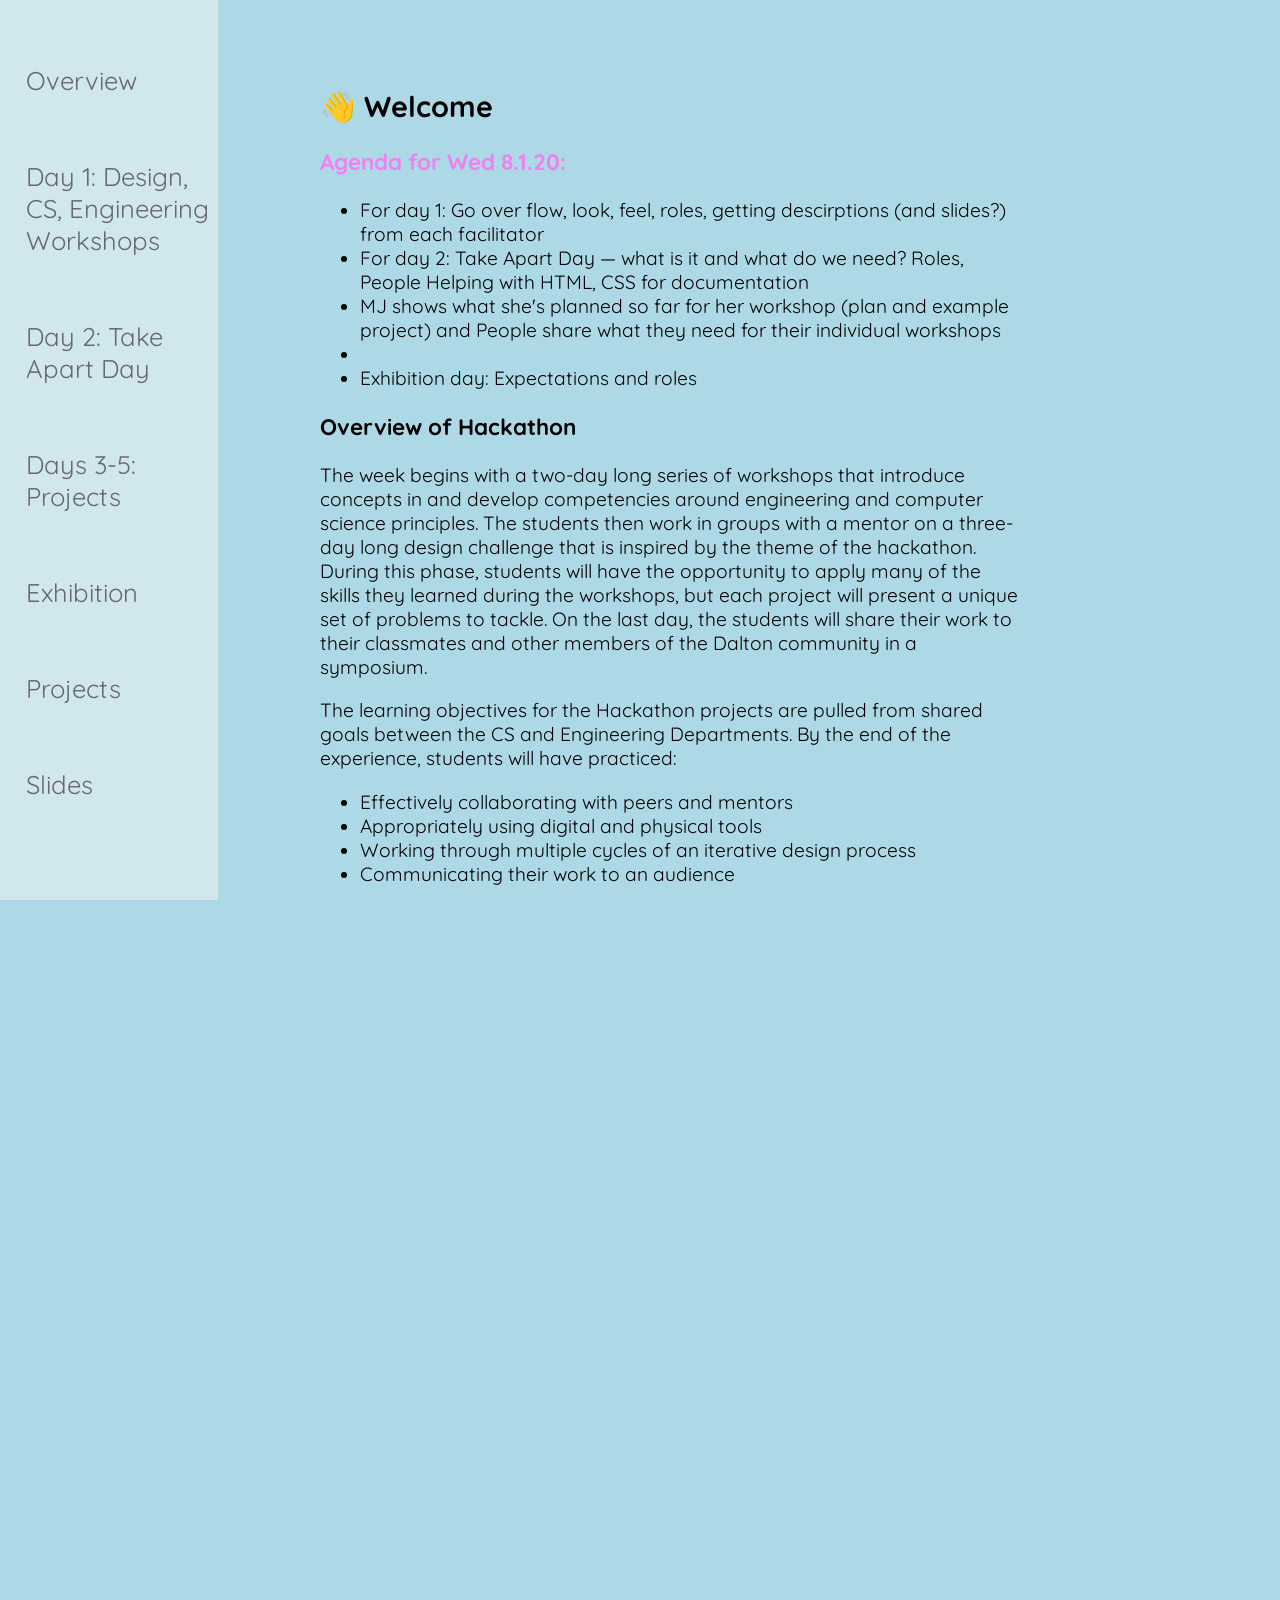
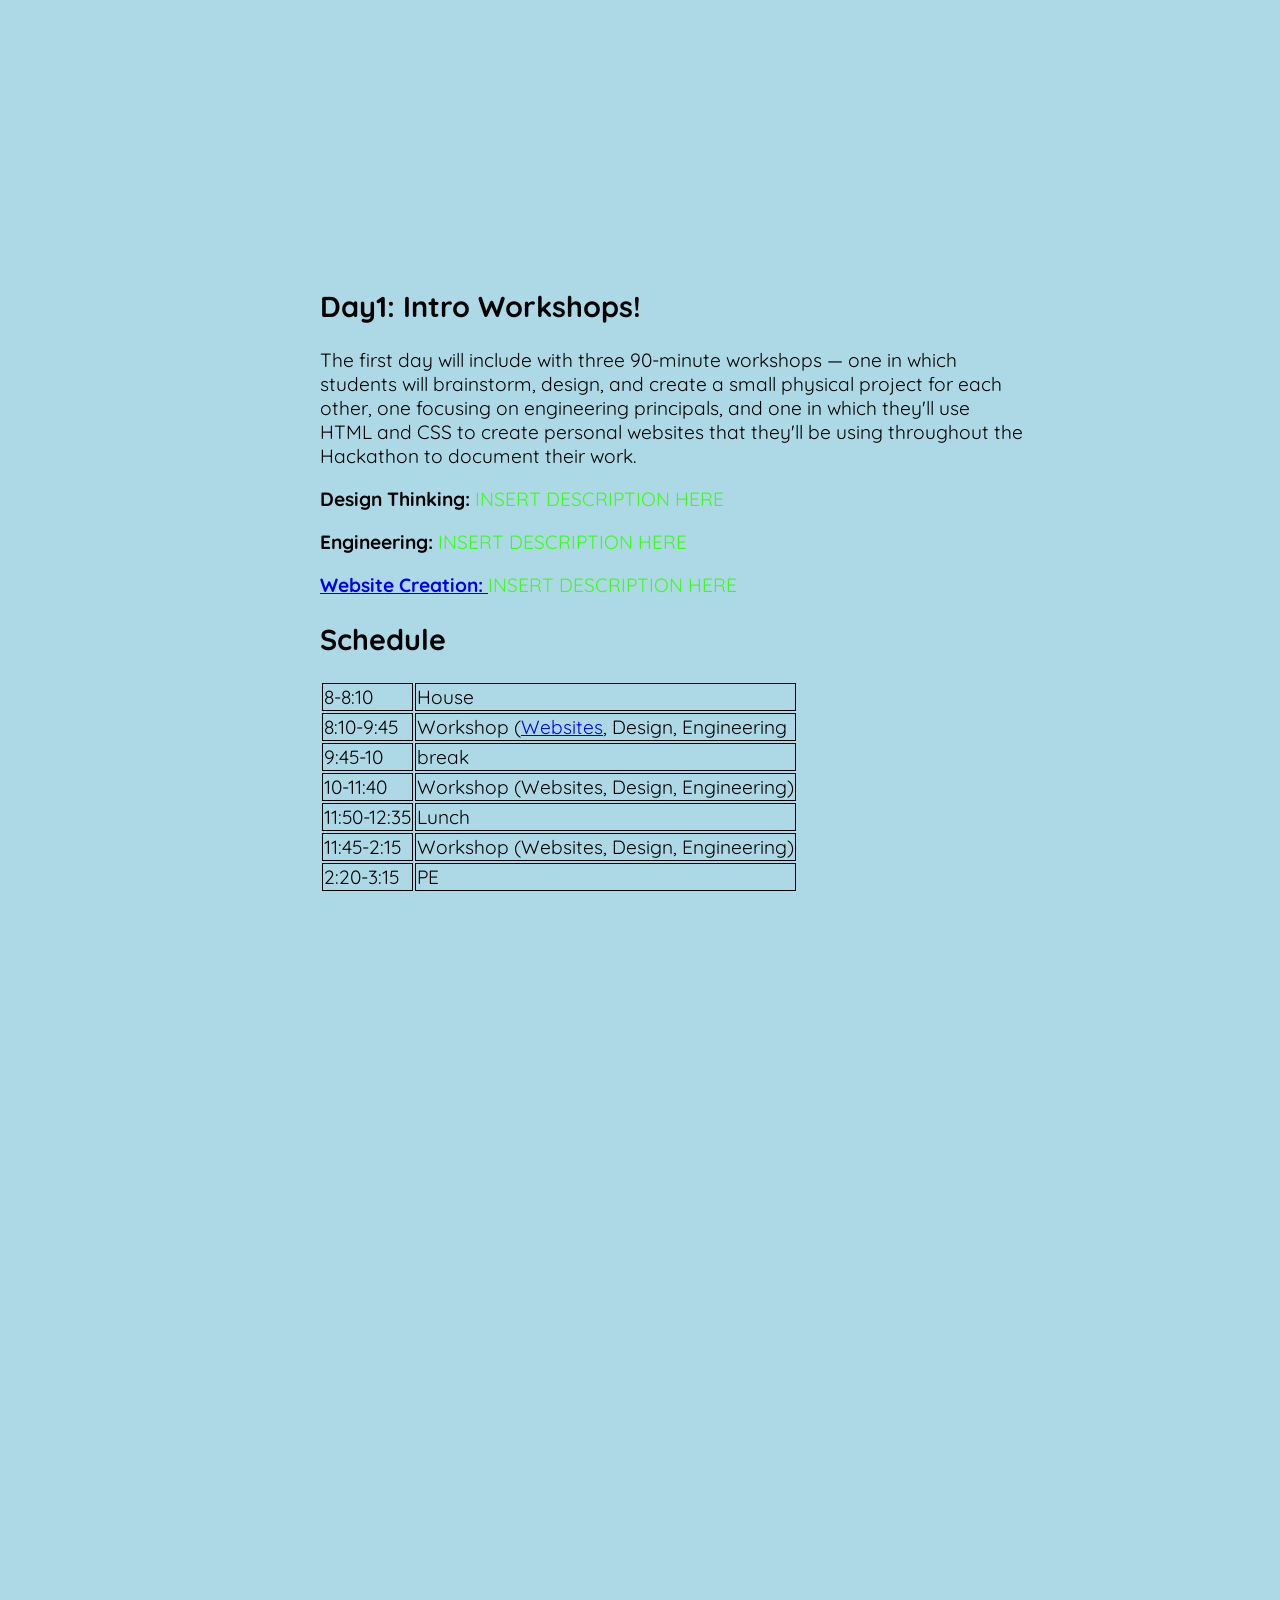
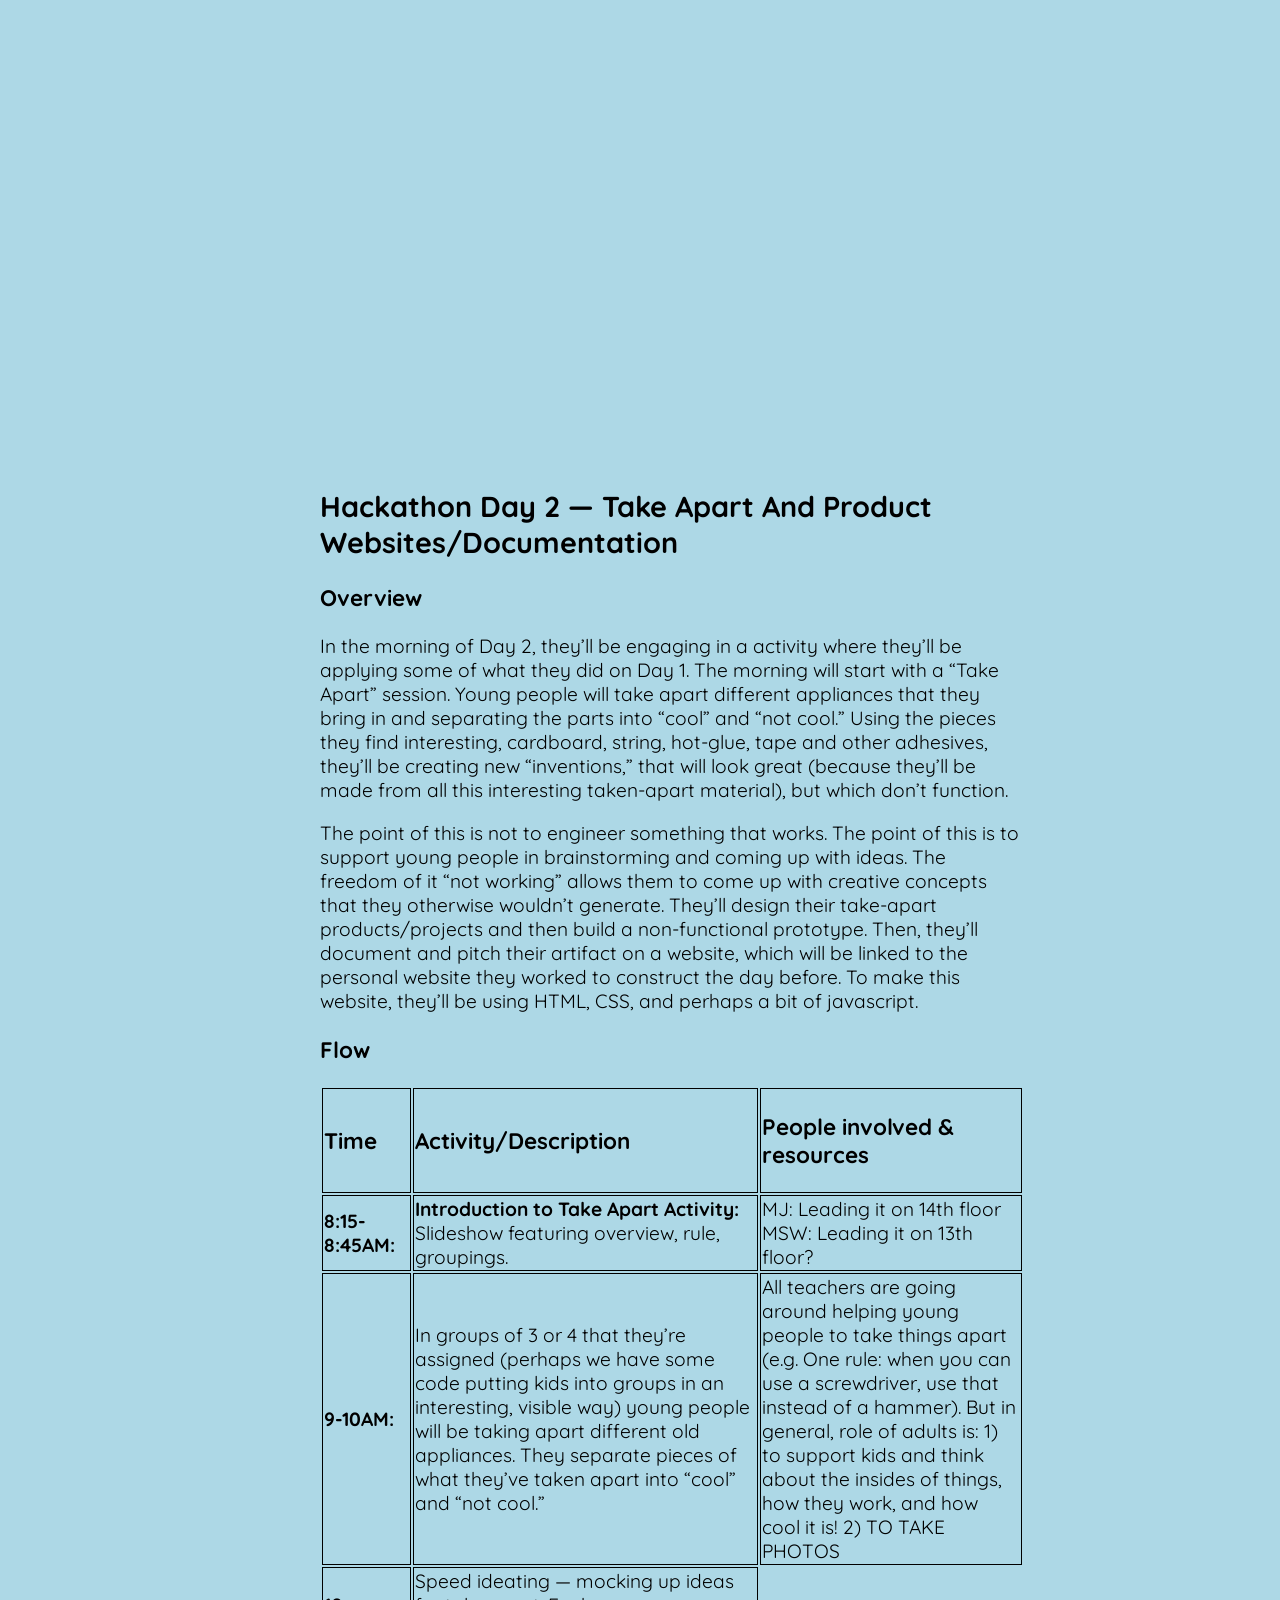
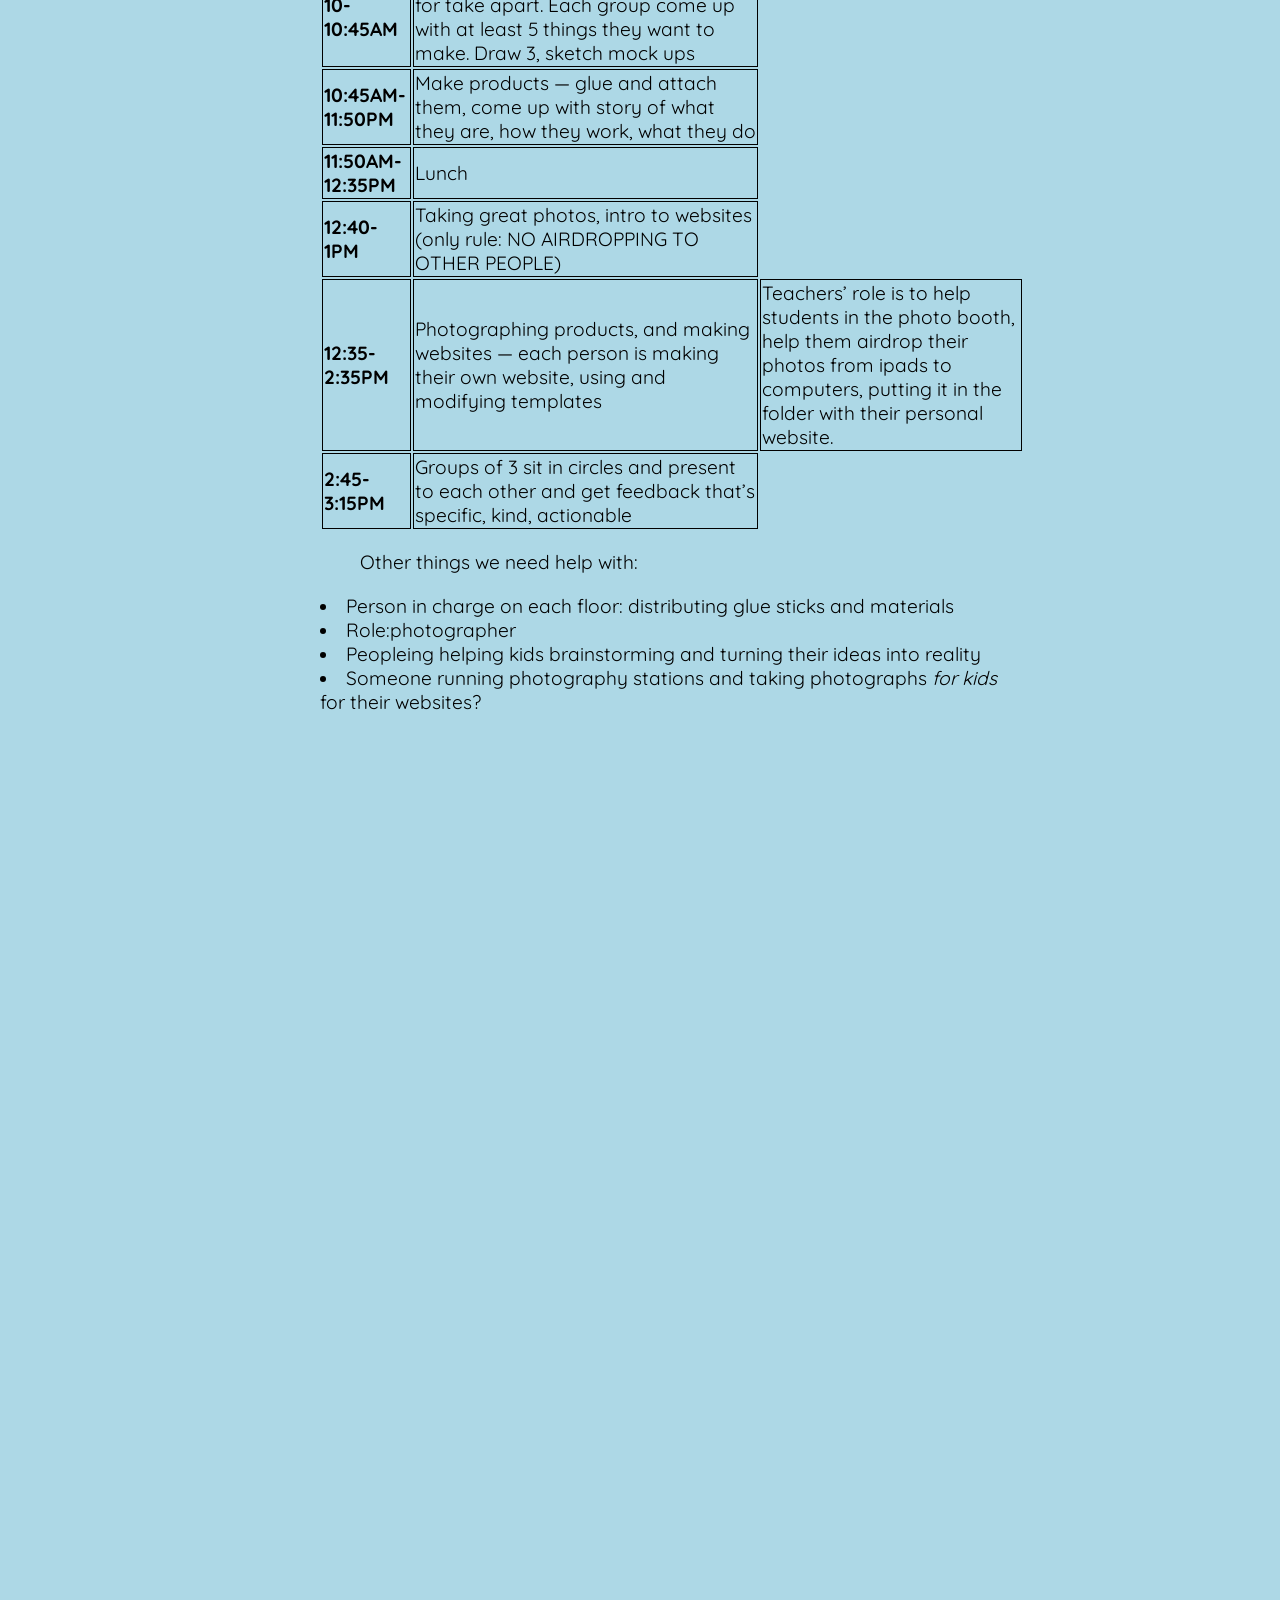
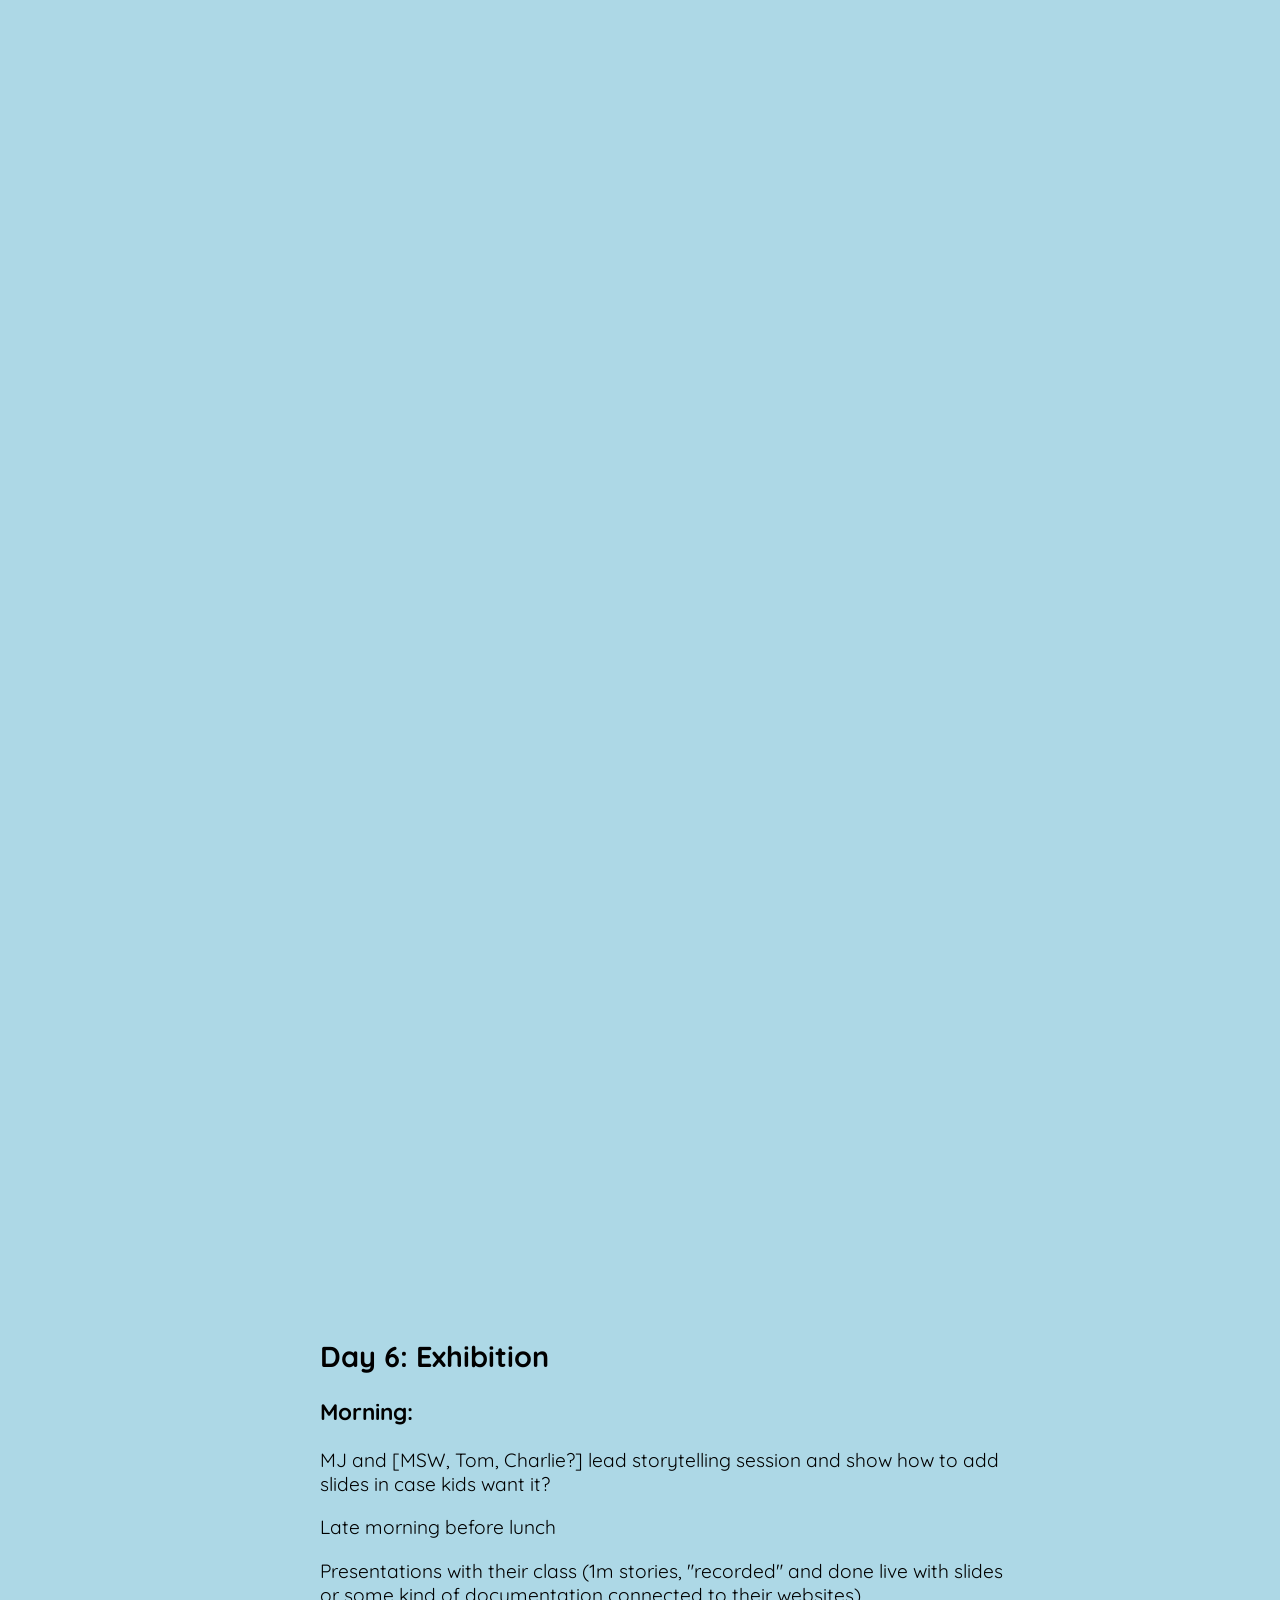
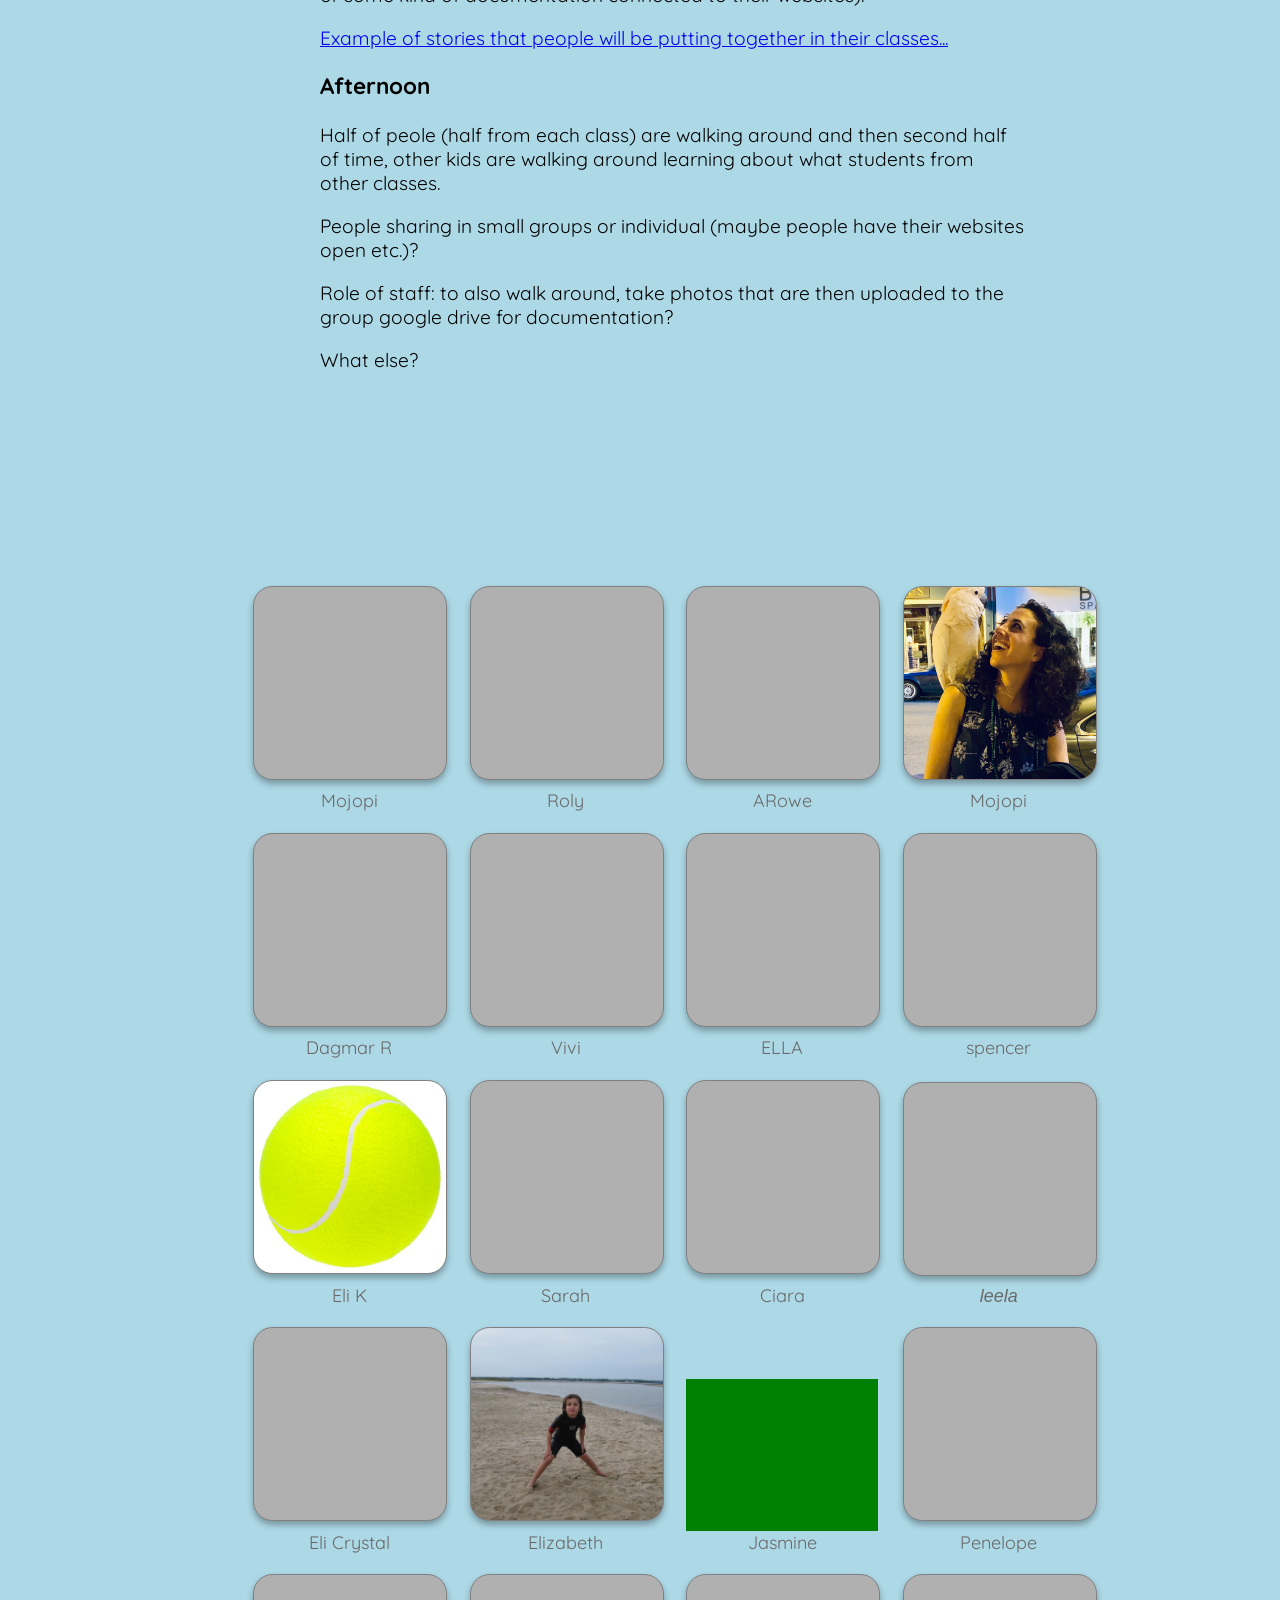
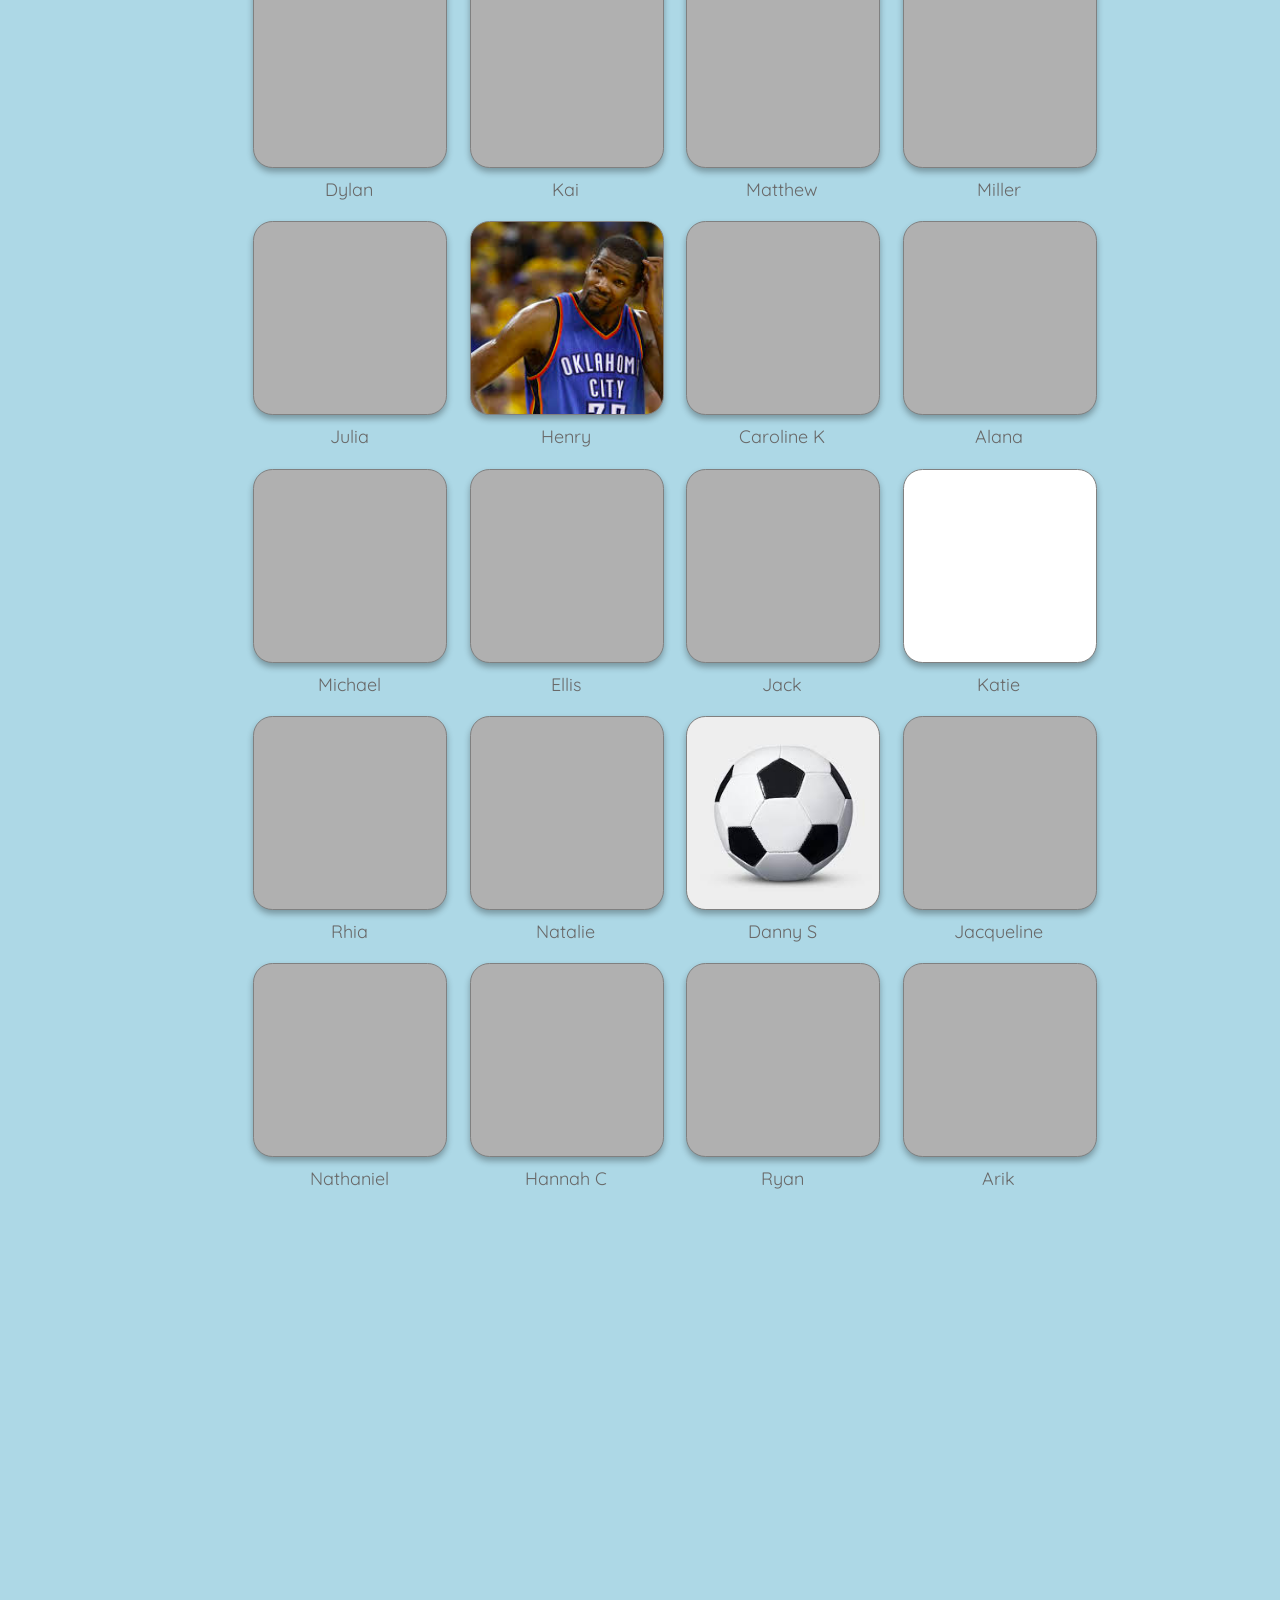
==== index.html @ e88ec342 "adding all files for website so far" ====
<!DOCTYPE html>
<html>

<head>
    <link href="https://fonts.googleapis.com/css?family=Quicksand&display=swap" rel="stylesheet">
    <link href="https://fonts.googleapis.com/css?family=Unlock" rel="stylesheet">
    <link href="https://fonts.googleapis.com/css?family=EB+Garamond|Unlock" rel="stylesheet">
    <link href="https://fonts.googleapis.com/css?family=Caveat|Permanent+Marker" rel="stylesheet">
    <link href="https://fonts.googleapis.com/css?family=Amatic+SC" rel="stylesheet">
    <link href="https://fonts.googleapis.com/css?family=Crimson+Text" rel="stylesheet">
    <link rel="stylesheet" type="text/css" href="style.css" />
    <link href="https://fonts.googleapis.com/css?family=Cabin+Sketch" rel="stylesheet">
    <link href="https://fonts.googleapis.com/css?family=Quicksand&display=swap" rel="stylesheet">
    <title>8th grade Hackathon</title>
</head>

<body>
    <div id="bar">
        <br><br>
        <a href="#overview">Overview</a>
        <br><br><br>
        <a href="#day1">Day 1: Design, CS, Engineering Workshops</a>
        <br><br><br>
        <a href="#day2">Day 2: Take Apart Day</a>
        <br><br><br>
        <a href="#day3-5">Days 3-5: Projects</a>
        <br><br><br>
        <a href="#exhibition">Exhibition</a>
        <br><br><br>
        <a href="#team">Projects</a>
        <br><br><br>
        <a href="sessions/index.html">Slides</a>
        <br><br><br>
    </div>
    <section id="overview">
        <div class="textbox">
            <p>
                <h1>👋 Welcome</h1>
                <h3 style="color:violet;">Agenda for Wed 8.1.20:</h3>
                <ul>
                    <li>For day 1: Go over flow, look, feel, roles, getting descirptions (and slides?) from each facilitator</li>
                    <li>For day 2: Take Apart Day — what is it and what do we need? Roles, People Helping with HTML, CSS for documentation</li>
                    <li>MJ shows what she's planned so far for her workshop (plan and example project) and People share what they need for their individual workshops<li>
                    <li>Exhibition day: Expectations and roles</li>
                </ul>
                <h3> Overview of Hackathon</h3>
                <p>The week begins with a two-day long series of workshops that introduce concepts in and develop competencies around engineering and computer science principles. The students then work in groups with a mentor on a three-day long design challenge that is inspired by the theme of the hackathon. During this phase, students will have the opportunity to apply many of the skills they learned during the workshops, but each project will present a unique set of problems to tackle. On the last day, the students will share their work to their classmates and other members of the Dalton community in a symposium.</p>
                <p>The learning objectives for the Hackathon projects are pulled from shared goals between the CS and Engineering Departments. By the end of the experience, students will have practiced:</p>
                <ul>
                    <li>Effectively collaborating with peers and mentors</li>
                    <li>Appropriately using digital and physical tools</li>
                    <li>Working through multiple cycles of an iterative design process</li>
                    <li>Communicating their work to an audience </li>
                </ul>
        </div>
    </section>
    <section id="day1">
        <div class="textbox">
            <h2>Day1: Intro Workshops!</h2>
            <p>The first day will include with three 90-minute workshops — one in which students will brainstorm, design, and create a small physical project for each other, one focusing on engineering principals, and one in which they'll use HTML and CSS to create personal websites that they'll be using throughout the Hackathon to document their work.<p>
                    <p><b>Design Thinking:</b> <span style="color:#39FF14;">INSERT DESCRIPTION HERE</span></p>
                    <p><b>Engineering:</b> <span style="color:#39FF14;">INSERT DESCRIPTION HERE</span></p>
                    <a href="websites.html">
                        <p><b>Website Creation:</b>
                    </a> <span style="color:#39FF14;">INSERT DESCRIPTION HERE</span></a>
                    <h2>Schedule</h2>
                    <table>
                        <tr>
                            <td>
                                8-8:10
                            </td>
                            <td>
                                House
                            </td>
                        </tr>
                        <tr>
                            <td>
                                8:10-9:45
                            </td>
                            <td>
                                Workshop (<a href="websites.html">Websites</a>, Design, Engineering
                            </td>
                        </tr>
                        <tr>
                            <td>
                                9:45-10
                            </td>
                            <td>
                                break
                            </td>
                        </tr>
                        <tr>
                            <td>
                                10-11:40
                            </td>
                            <td>
                                Workshop (Websites, Design, Engineering)
                            </td>
                        </tr>
                        <tr>
                            <td>
                                11:50-12:35
                            </td>
                            <td>
                                Lunch
                            </td>
                        </tr>
                        <tr>
                            <td>
                                11:45-2:15
                            </td>
                            <td>
                                Workshop (Websites, Design, Engineering)
                            </td>
                        </tr>
                        <tr>
                            <td>
                                2:20-3:15
                            </td>
                            <td>
                                PE
                            </td>
                        </tr>
                    </table>
        </div>
    </section>
    <section id="day2">
        <div class="textbox">
            <h2>Hackathon Day 2 — Take Apart And Product Websites/Documentation</h2>
            <h3>Overview</h3>
            <p>
                In the morning of Day 2, they’ll be engaging in a activity where they’ll be applying some of what they did on Day 1. The morning will start with a “Take Apart” session. Young people will take apart different appliances that they bring in and separating the parts into “cool” and “not cool.” Using the pieces they find interesting, cardboard, string, hot-glue, tape and other adhesives, they’ll be creating new “inventions,” that will look great (because they’ll be made from all this interesting taken-apart material), but which don’t function. </p>
            <p>The point of this is not to engineer something that works. The point of this is to support young people in brainstorming and coming up with ideas. The freedom of it “not working” allows them to come up with creative concepts that they otherwise wouldn’t generate. They’ll design their take-apart products/projects and then build a non-functional prototype. Then, they’ll document and pitch their artifact on a website, which will be linked to the personal website they worked to construct the day before. To make this website, they’ll be using HTML, CSS, and perhaps a bit of javascript.</p>
            <h3>Flow</h3>
            <table>
                <tr>
                    <td>
                        <h3>Time</h3>
                    </td>
                    <td>
                        <h3>Activity/Description</h3>
                    </td>
                    <td>
                        <h3>People involved & resources</h3>
                    </td>
                </tr>
                <tr>
                    <td><b>8:15-8:45AM:</b> </td>
                    <td><b>Introduction to Take Apart Activity:</b>
                        Slideshow featuring overview, rule, groupings.</td>
                    <td>MJ: Leading it on 14th floor<br>
                        MSW: Leading it on 13th floor?</td>
                </tr>
                <tr>
                    <td><b>9-10AM:</b></td>
                    <td>
                        In groups of 3 or 4 that they’re assigned (perhaps we have some code putting kids into groups in an interesting, visible way) young people will be taking apart different old appliances. They separate pieces of what they’ve taken apart into “cool” and “not cool.”</td>
                    <td>All teachers are going around helping young people to take things apart (e.g. One rule: when you can use a screwdriver, use that instead of a hammer). But in general, role of adults is: 1) to support kids and think about the insides of things, how they work, and how cool it is! 2) TO TAKE PHOTOS</td>
                </tr>
                <tr>
                    <td><b>10-10:45AM</b></td>
                    <td>Speed ideating — mocking up ideas for take apart. Each group come up with at least 5 things they want to make. Draw 3, sketch mock ups</td>
                </tr>
                <tr>
                    <td><b>10:45AM-11:50PM</b>
                    <td>Make products — glue and attach them, come up with story of what they are, how they work, what they do</td>
                </tr>
                <tr>
                    <td><b>11:50AM-12:35PM</b></td>
                    <td>Lunch</td>
                </tr>
                <tr>
                    <td><b>12:40-1PM</b></td>
                    <td>Taking great photos, intro to websites (only rule: NO AIRDROPPING TO OTHER PEOPLE)</td>
                </tr>
                <tr>
                    <td><b>12:35-2:35PM</b></td>
                    <td>Photographing products, and making websites — each person is making their own website, using and modifying templates</td>
                    <td>Teachers’ role is to help students in the photo booth, help them airdrop their photos from ipads to computers, putting it in the folder with their personal website.</td>
                </tr>
                <tr>
                    <td><b>2:45-3:15PM</b></td>
                    <td>Groups of 3 sit in circles and present to each other and get feedback that’s specific, kind, actionable</td>
                </tr>
            </table>
            <ul>Other things we need help with:</ul>
            <li>Person in charge on each floor: distributing glue sticks and materials</li>
            <li>Role:photographer</li>
            <li>Peopleing helping kids brainstorming and turning their ideas into reality</li>
            <li>Someone running photography stations and taking photographs <i>for kids</i> for their websites?</li>
        </div>
    </section>
    <section id="exhibition">
        <div class="textbox">
            <h2>Day 6: Exhibition<h2>
                    <h3>Morning:</h3>
                    <p>MJ and [MSW, Tom, Charlie?] lead storytelling session and show how to add slides in case kids want it?</p>
                    <p>Late morning before lunch</p>
                    <p>Presentations with their class (1m stories, "recorded" and done live with slides or some kind of documentation connected to their websites). </p>
                    <a href="https://thesprouts.github.io/healey/presentations/#/">Example of stories that people will be putting together in their classes...</a>
                    <h3>Afternoon</h3>
                    <p>
                        Half of peole (half from each class) are walking around and then second half of time, other kids are walking around learning about what students from other classes. </p>
                    <p>People sharing in small groups or individual (maybe people have their websites open etc.)?</p>
                    <p>Role of staff: to also walk around, take photos that are then uploaded to the group google drive for documentation?</p>
                    <p> What else?</p>
        </div>
    </section>
    <section id="team">
        <div id="faces">
            <div class="container" onclick=showDescription() animationend=hideDescription() id="mollyj-name">
                <div id="mollyj" class="headshot mollyj-effect mollyk">
                    <audio id="bad-guy" src="./audio/bad-guy.mp3"></audio>
                    <div id="mollyj-description" class="description description-invisible">
                        <br>
                        Website: <a href="http://mollyj.org">Mollyj.org</a><br>
                        <span style="font-size:0.9em;">Podcast:<a href="http://thisteenagelife.org">thisteenagelife.org</a></span>
                        <br>
                        Github: <a href="http://mojopi.github.io">mojopi.github.io</a><br><br>
                        Listened to Billie Eilish this summer while driving in Albania;).
                        <br>
                    </div>
                </div>
                Mojopi
            </div>
            <div class="container" onclick=showDescription() animationend=hideDescription() id="rolyl-name">
                <div id="rolyl" class="headshot rolyz rolyl-effect">
                    <div id="rolyl-description" class="description description-invisible">
                        <br>
                        waffles are the superior sweet breakfast item, thank you and good night.
                        <br><br>
                        my github: <a href="https://zephyr2023.github.io/">zephyr2023</a>
                    </div>
                </div>
                Roly
            </div>
            <div class="container" onclick=showDescription() animationend=hideDescription() id="alex-name">
                <div id="alex" class="headshot alex alex-effect">
                    <div id="mollyj-description" class="description description-invisible">
                        <br>
                        <ul>
                            <li>🔥Soundcloud: <a href="https://www.soundcloud.com/arowebeats">ARowe</a></li>
                            <li> 🎧Spotify
                                <a href="https://open.spotify.com/artist/5kUghyVB2Xh6djQCorgNFM?si=TuJG93zNT6q8tREfsYtTwA">ARowe</a></li>
                            <li>👌Youtube: <a href="https://www.youtube.com/channel/UCRO6FiBBdvE6DFmP9rX3VcA">ARowe</a>
                            </li>
                            <li>Github:<a href="https://arowe104.github.io/"> ARowe</a> </li>
                        </ul>
                    </div>
                </div>
                ARowe
            </div>
            <div class="container" onclick=showDescription() animationend=hideDescription()>
                <div id="mollyj-headshot2" class="headshot">
                    <div id="mollyj-bird"></div>
                    <div id="mollyj-description2" class="description description-invisible">
                        <br>
                        Love: animals:)
                        <br><br>
                        Website: <a href="http://mollyj.org">mollyj.org</a><br>
                        <span style="font-size:0.9em;">Podcast:<a href="http://thisteenagelife.org">thisteenagelife.org</a></span>
                        <br>
                        Github: <a href="http://mojopi.github.io">mojopi.github.io</a><br>
                        Hero: <a href="https://www.youtube.com/watch?v=iTmHtxJpEWE">David Attenborough</a><br>
                    </div>
                    <!--  below is the div with the class of "your-name." the "onclick=showDescription()" attribute is saying that when the "onclick" event is triggered, call the function "showDescription" (a function I wrote in the javascript). The "animationend=hideDescription()" attribute is saying that when the animationend event is triggered, to call the function "hideDescription," which I also wrote in the javascript section.
 -->
                </div>
                Mojopi
            </div>
            <div class="container" onclick=showDescription() animationend=hideDescription() id="dagmarR-name">
                <div id="DagmarR" class="headshot DagmarE DagmarR-effect">
                    <div id="dagmarR-description" class="description description-invisible">
                        <p>👩Portfolio: <a href="https://a-traveling-lens.webnode.com/"><span style="font-size:0.7em;">A Traveling Lens</span></a></p>
                        <p>✏️Essay writer:
                            <a href="https://v2.writeordie.com/"><span style="font-size:0.7em;">Write or Die</span></a>
                            <p>📸Photo game:
                                <a href="https://gurushots.com/"><span style="font-size:0.7em;">gurushots</span></a>
                                <a href="https://c23dr.github.io/"><span style="font-size:0.7em;">Github!</span></a>
                    </div>
                </div>
                Dagmar R
            </div>
            <div id="vivit-container" class="container" onclick=showDescription() animationend=hideDescription() id="vivit-name">
                <div id="vivit" class="headshot vivit vivit-effect">
                    <div id="vivit-description" class="description description-invisible">
                        <br>
                        <ul>
                            <li>👅<a href="https://www.boredbutton.com/">bored button</a></li>
                            <li>💻
                                <a href="https://geekprank.com/hacker/">hacker</a></li>
                            <li> 🦁<a href="http://vivi-tonin.github.io">my github!!!</a>
                            </li>
                        </ul>
                    </div>
                </div>
                Vivi
            </div>
            <div class="container" onclick=showDescription() animationend=hideDescription() id="ellag-name">
                <div id="ellag" class="headshot ellar ellag-effect">
                    <div id="ellag-description" class="description description-invisible">
                        <br>
                        <ul>
                            <li><a href="https://www.netflix.com/title/70140391">Greys Anatomy</a></li>
                            <li><a href="https://trello.com/b/TKPEGh4u/ella-g-cs1">Trello</a>
                            </li>
                            <a href="https://c23eg1.github.io/">
                                <li>github</li>
                            </a>
                        </ul>
                    </div>
                </div>
                ELLA
            </div>
            <div class="container" onclick=showDescription() animationend=hideDescription() id="spencerh-name">
                <div id="spencerh" class="headshot spencers spencerh-effect">
                    <div id="spencerh-description" class="description description-invisible">
                        <br>
                        <a href="https://en.wikipedia.org/wiki/Aaron_Judge">Favorite Athlete</a>
                        <br>
                        <a href="https://c23sh.github.io">My Github Account</a>
                        <a href=https://assets3.thrillist. com/v1/image/2838458/size/tmg-article_main_wide_2x.jpg>Favorite Food</a> <br>
                            <a href="https://en.wikipedia.org/wiki/New_York_Yankees">Favorite Sports Team</a>
                            <br>
                            <a href="https://en.wikipedia.org/wiki/Yellow">Favorite Color</a>
                    </div>
                </div>
                spencer
            </div>
            <div class="container" onclick=showDescription() animationend=hideDescription() id="elik-name">
                <div id="elik" class="headshot elik-effect">
                    <div id="elik-description" class="description description-invisible">
                        <br>
                        <ul>
                            <li>
                                <a href="https://c23ek.github.io/">My Own Website</a></li>
                            <li>
                                <a href="https://fivethirtyeight.com/">My Favorite Website</a></li>
                            <li><a href="https://www.thetennispodcast.net/">My Favorite Podcast</a>
                            </li>
                        </ul>
                    </div>
                </div>
                Eli K
            </div>
            <div class="container" onclick=showDescription() animationend=hideDescription() id="sarahj-name">
                <div id="sarahj" class="headshot sarahs sarahj-effect">
                    <div id="mollyj-description" class="description description-invisible">
                        <br>
                        <ul>
                            <li>My favorite color is purple</li>
                            <li>My first project <a href="https://c23sj1.github.io/">moods
                                </a>
                            </li>
                            <li>Github: <a href="https://github.com/c23sj1">sarahj.github.io</a>
                            </li>
                        </ul>
                    </div>
                </div>
                Sarah
            </div>
            <div class="container" onclick=showDescription() animationend=hideDescription() id="ciarab-name">
                <div id="ciarab" class="headshot ciarae ciarab-effect">
                    <div id="ciarab-description" class="description description-invisible">
                        <br>
                        <p> cool website: <a href="http://www.cyclemon.com">cyclemon.com</a></p>
                        <p>my github:</p>
                        <a href="https://ciarabb.github.io/">
                            github.com/ciarabb</a>
                    </div>
                </div>
                Ciara
            </div>
            <div class="container" onclick=showDescription() animationend=hideDescription() id="leelam-name">
                <div id="leelam" class="headshot leela leelam-effect">
                    <div class="headshots" id="water"></div>
                    <div id="leelam-description" class="description description-invisible">
                        <br>
                        <a href="https://leelams.github.io/"> my github!</a>
                    </div>
                </div>
                leela
            </div>
            <div class="container" onclick=showDescription() animationend=hideDescription() id="elic-name">
                <div id="elic" class="headshot elil elic-effect">
                    <div id="elic-description" class="description description-invisible">
                        <h2>PLL Info</h2>
                        <ul>
                            <li> <a href="https://www.premierlacrosseleague.com/">PLL Website</a></li>
                            <li>
                                <a href="https://www.youtube.com/channel/UCNUOJo_m8-w2yPSIC5DLK1g">PLL Youtube</a> </li>
                            <li> <a href="https://www.premierlacrosseleague.com/person/jake-froccaro">Jake Frocarro</a>
                            </li>
                            <li><a href="https://elicrystal.github.io/">My github</a></li>
                        </ul>
                    </div>
                </div>
                Eli Crystal
            </div>
            <div class="container" onclick=showDescription() animationend=hideDescription() id="elizabethg-name">
                <div id="elizabethg" class="headshot elizabethg elizabeths-effect">
                    <div id="elizabethg-description" class="description description-invisible">
                        <br>
                        <a href="https://elizabethgoldsmith.github.io/">my github</a>
                    </div>
                </div>
                Elizabeth
            </div>
            <div class="container" onclick=showDescription() animationend=hideDescription() id="jasminew-name">
                <div id="jasmineW" class="jasminen jasminew-effect">
                    <div id="jasminew-description" class="description description-invisible">
                        <br>
                        <ul>
                            <li>cheese</li>
                            <li>memes</li>
                            <li>penguins</li>
                            <li><a href="https://jaswynn.github.io">github</a></li>
                        </ul>
                        </br>
                    </div>
                </div>
                Jasmine
            </div>
            <div class="container" onclick=showDescription() animationend=hideDescription() id="penelopew-name">
                <div id="penelopew" class="headshot penelopel penelopew-effect">
                    <div id="penelopew-description" class="description description-invisible">
                        <br>
                        <a href="https://Penelope-Wu.github.io">My Github
                        </a>
                        This is Eevee the evolution pokemon. Yes it is spelled that way, and the flower that is first shown is called a bleeding heart for those ignorant of botany.
                    </div>
                </div>
                Penelope
            </div>
            <link href="https://fonts.googleapis.com/css?family=Quicksand&display=swap" rel="stylesheet">
            <div class="container" onclick=showDescription() animationend=hideDescription() id="DylanW-name">
                <div id="DylanC" class="headshot DylanW DylanC-effect">
                    <div id="DylanC-description" class="description description-invisible">
                        <br>
                        <a href="https://docs.google.com/spreadsheets/d/1zW695e7jq-2JxDeV6VKLwqE3ldZrdikgSyu6OwaArEM/edit#gid=0">
                            <p>Yankees page</p>
                        </a>
                        <a href="https://dboss74.github.io/">
                            <p>Dylan's github</p>
                        </a>
                    </div>
                </div>
                Dylan
            </div>
            <div class="container" onclick=showDescription() animationend=hideDescription() id="kaiM-name">
                <div id="kaiM" class="headshot kaiK kaiM-effect">
                    <div id="kaiM-description" class="description description-invisible">
                        <br>
                        <a href="https://snoopy216.github.io/">
                            My GITHUB!
                        </a>
                    </div>
                </div>
                Kai
            </div>
            <div class="container" onclick=showDescription() animationend=hideDescription() id="mattg-name">
                <div id="mattg" class="headshot mattr mattg-effect">
                    <div id="mattg-description" class="description description-invisible">
                        <br>
                        <a href="https://mgling7.github.io/">Mgling7.github.io</a>
                        <li> Let's go Mets!
                    </div>
                </div>
                Matthew
            </div>
            <div class="container" onclick=showDescription() animationend=hideDescription() id="millerg-name">
                <div id="millerg" class="headshot millers millerg-effect">
                    <div id="millerg-description" class="description description-invisible">
                        <br>
                        <ul>
                            <li><a href="https://c23mg1.github.io/">Github</a></li>
                            <li>⚽️ Website: <a href="https://www.tottenhamhotspur.com/">Hotspur Website</a></li>
                            <li>🎾
                                <a href="https://www.youtube.com/watch?v=uxLHTxRyPOQ">16 Djokovic Grand Slams</a></li>
                        </ul>
                    </div>
                </div>
                Miller
            </div>
            <div class="container" onclick=showDescription() animationend=hideDescription() id="juliag-name">
                <div id="juliag" class="headshot juliah juliag-effect">
                    <div id="juliag-description" class="description description-invisible">
                        <br>
                        <br>
                        <a href="https://c23jg1.github.io/">my github</a>
                    </div>
                </div>
                Julia
            </div>
            <div class="container" onclick=showDescription() animationend=hideDescription() id="henryc-name">
                <div id="henryc" class="headshot henryr henryc-effect">
                    <div id="henryc-description" class="description description-invisible">
                        <br>
                        <a href="https://kinghenry16.github.io/">KingHenry16.github.io</a>
                    </div>
                </div>
                Henry
            </div>
            <div class="container" onclick=showDescription() animationend=hideDescription() id="carolinek-name">
                <div id="carolinek" class="headshot carolineg carolinek-effect">
                    <div id="carolinek-description" class="description description-invisible">
                        <br>
                        <a href="https://carolinekaplin.github.io"> my github link
                        </a>
                    </div>
                </div>
                Caroline K
            </div>
            <div class="container" onclick=showDescription() animationend=hideDescription() id="alanat-name">
                <div id="alanaT" class="headshot alanam alanat-effect">
                    <div id="mollyj-description" class="description description-invisible">
                        <br>
                        <a href="https://github.com/needsomesorrel"> Github, babyyy. </a>
                    </div>
                </div>
                Alana
            </div>
            <div class="container" onclick=showDescription() animationend=hideDescription() id="michaelj-name">
                <div id="michaelj" class="headshot michaelp michaelj-effect">
                    <div id="michaelj-description" class="description description-invisible">
                        <br>
                        <a href="https://c23mj.github.io/">my github</a>
                    </div>
                </div>
                Michael
            </div>
            <div class="container" onclick=showDescription() animationend=hideDescription() id="ellisc-name">
                <div id="ellisc" class="headshot ellist ellisc-effect">
                    <div id="ellis-description" class="description description-invisible">
                        <p>My name is Ellis. My two favorite kinds of music are jazz and rap.
                        </p>
                        <p> Here's my Website: <a href="">https://c22ec.github.io/</a></p>
                    </div>
                </div>
                Ellis
            </div>
            <div class="container" onclick=showDescription() animationend=hideDescription() id="JackM-name">
                <div id="JackM" class="headshot JackW JackM-effect">
                    <div id="jack-description" class="description description-invisible">
                        <br>
                    </div>
                </div>
                Jack
            </div>
            <div class="container" onclick=showDescription() animationend=hideDescription() id="katieh-name">
                <div id="katieh" class="headshot katieh katieh-effect">
                    <div id="katieh-description" class="description description-invisible">
                        <br>
                        <p>GO YANKEES: <a href="https://www.mlb.com/yankees">mlb.com</a></p>
                        <p>Github: <a href="https://c23kh4.github.io">c23kh4.github.io</a>
                        </p>
                        <p>My ACBL: <a href="https://live.acbl.org/player-results/7191855">clicky click</a></p>
                    </div>
                </div>
                Katie
            </div>
            <div class="container" onclick=showDescription() animationend=hideDescription() id="rhiag-name">
                <div id="rhiag" class="headshot rhiaa rhiag-effect">
                    <div id="mollyj-description" class="description description-invisible">
                        <p>Funny video:
                            <a href="https://www.youtube.com/watch?v=ah6fmNEtXFI">Doggo video</a></p>
                        <p>My Github: <a href="https://rhiagupta2004.github.io/">rhiagupta2004.github.io</a>
                        </p>
                    </div>
                </div>
                Rhia
            </div>
            <link href="https://fonts.googleapis.com/css?family=Cute+Font&display=swap" rel="stylesheet">
            <link href="https://fonts.googleapis.com/css?family=Orbitron&display=swap" rel="stylesheet">
            <div class="container" onclick=showDescription() animationend=hideDescription() id="nataliew">
                <div id="nataliew" class="headshot natalieg nataliew-effect">
                    <div id="natalie-description" class="description description-invisible">
                        <br>
                        <p> 👽 My First Website: <a href="https://ngwynn.github.io/">moon faces</a></li>
                            <p> 🦈
                                <a href="https://www.ocearch.org/tracker/?list">Shark Tracker</a></li>
                                <p>🐙Github: <a href="https://ngwynn.github.io/">My Profile</a>
                                </p>
                    </div>
                </div>
                Natalie
            </div>
            <div class="container" onclick=showDescription() animationend=hideDescription() id="dannys-name">
                <div id="dannys" class="headshot dannyh dannys-effect">
                    <div id="dannys-description" class="description description-invisible">
                        <br>
                        <p>🔥Favorite Website: <a href="https://cartilagefreecaptain.sbnation.com/">Cartilage Free Captain</a></p>
                        <p>🍋
                            <a href="https://www.youtube.com/watch?v=CfaADqxmwn0">Best game</a></p>
                        <p><a href="https://github.com/dannysl8r/dannysl8r.github.io">My GitHub Page!</a>
                        </p>
                    </div>
                </div>
                Danny S
            </div>
            <div class="container" onclick=showDescription() animationend=hideDescription() id="beyoncek-name">
                <div id="jacf" class="headshot jacn beyoncek-effect">
                    <div id="jacf-description" class="description description-invisible">
                        <br>
                        <a id="jacn-a" href="https://c23jf.github.io">My website </a>
                    </div>
                </div>
                Jacqueline
            </div>
            <div class="container" onclick=showDescription() animationend=hideDescription() id="nathanielC-name">
                <div id="nathanielC" class="headshot nathaniel nathanielC-effect">
                    <div id="mollyj-description" class="description description-invisible">
                        <br>
                        <a href="https://nathanielcheng.github.io/">
                            <p>My Github</p>
                        </a>
                        <a href="https://www.reddit.com/">
                            My favorite website
                        </a>
                    </div>
                </div>
                Nathaniel
            </div>
            <div class="container" onclick=showDescription() animationend=hideDescription() id="hannahs-name">
                <div id="hannahs" class="headshot hannahc hannahs-effect">
                    <div id="mollyj-description" class="description description-invisible">
                        <p id="text">i love my dog and Tom Holland
                        </p>
                        <a href="https://c23hc1.github.io/">my website</a>
                    </div>
                </div>
                Hannah C
            </div>
            <div class="container" onclick=showDescription() animationend=hideDescription() id="ryank-name">
                <div id="ryanK" class="headshot ryanm ryank-effect">
                    <div id="mollyj-description" class="description description-invisible">
                        <br>
                        <ul>
                            <li>🔥Website: <a href="https://www.ryank.com/">https://output.jsbin.com/xupatux/11</a></li>
                            <li>🐙Github: <a href="https://github.com/c23rk">c23rk.github.io</a>
                            </li>
                        </ul>
                    </div>
                </div>
                Ryan
            </div>
            <div class="container" onclick=showDescription() animationend=hideDescription() id="arikg-name">
                <div id="arikg" class="headshot arikj arikg-effect">
                    <div id="arikg-description" class="description description-invisible">
                        <br>
                        <ul>
                            <li>
                                <a href="https://www.youtube.com/watch?v=D9Ihs241zeg">Ted talk</a></li>
                            <li>Github: <a href="https://c23ag1.github.io/">c23ag1.github.io</a>
                            </li>
                        </ul>
                    </div>
                </div>
                Arik
            </div>
            <!-- 

             <div class="container" onclick=showDescription() animationend=hideDescription()>
                <div id="mollyj-headshot3" class="headshot">
                    <div id="mollyj-bird"></div>
                    <div id="mollyj-description2" class="description description-invisible">
                        <br>
                        Love: animals:)
                        <br><br>
                        Website: <a href="http://mollyj.org">mollyj.org</a><br>
                        <span style="font-size:0.9em;">Podcast:<a href="http://thisteenagelife.org">thisteenagelife.org</a></span>
                        <br>
                        Github: <a href="http://mojopi.github.io">mojopi.github.io</a><br>
                        Hero: <a href="https://www.youtube.com/watch?v=iTmHtxJpEWE">David Attenborough</a><br>
                    </div>
                    Molly 
                </div> -->
        </div> <!-- this is the "faces" section container div -->
    </section>
    <script type="text/javascript" src="script.js">
    </script>
    <script type="text/javascript" src="jquery.js">
    </script>
</body>

</html>
---- style.css ----
/*1. Things I need to fix: when you hover after it flips, it doesn't do hover effect
2. the links work on the descriptiona-apparent div*/

body {
    margin: 0;
    background-color:lightblue;
}

table tr td{
    border:1px solid black;
}

section {
    width: 100%;
    height: 100%;
    z-index: -1;
    margin: 0;
    position: absolute;
/*background-color:lightblue;
*/    background-repeat: no-repeat;
    font-family: 'Quicksand', sans-serif;


}

#bar a {
    color: rgb(105, 105, 105);

    text-decoration: none;
}

#overview {
    top: 0%;
    height: 100%;

}

#day1 {
    top: 200%;
    height: 200%;

}

#day2{
    top: 400%;
    height: 250%;

}

#day3-5 {
    top: 650%;
    height: 200%;

}

#exhibition {
top:850%;
height:100%;}



#team {
    top: 950%;
    height: 450%;

}



#bar {
    padding-left: 2%;
    width: 15%;
    height: 100%;
    top: 0%;
    position: fixed;
    background-color: rgba(245, 245, 245, 0.5);
    color: rgb(105, 105, 105);
    font-family: 'Quicksand', sans-serif;
    font-size: 2vw;
}




.textbox {
    z-index: 1;
    width: 55%;
    left: 25%;
    position: absolute;
    padding-top: 5%;
    font-size: 1.5vw;

}


#faces {
    position: relative;
    left: 17%;
    width: 80%;
    height: 100%;
    padding: 2%;
}

.container {

    width: 15vw;
    margin: 1%;
    text-align: center;
    color: rgb(105, 105, 105);
    font-size: 18px;
    display: inline-block;


}

/*Below is the styling for a div with the class name of headshot, which is the front of your card*/

.headshot {
    text-align: left;
    /*    backface-visibility: hidden;
*/
    perspective: 1000;
    transform: rotateY(0deg);
    background-color: rgba(245, 245, 245, 0.5);
    width: 15vw;
    height: 15vw;
    position: relative;
    display: inline-block;
    background-size: cover;
    background-position: center;
    border-radius: 10%;
    top: 0%;
    left: 0%;
    margin-bottom: 5%;
    /* margin-right: 2%;
        margin-bottom: 2%;
*/
    background-color: rgb(176, 176, 176);
    border: 1px grey solid;
    -webkit-box-shadow: 0 4px 6px rgba(0, 0, 0, .3);
    -moz-box-shadow: 0 4px 6px rgba(0, 0, 0, .3);
    box-shadow: 0 4px 6px rgba(0, 0, 0, .3);

    transition: 0.5s ease-in;

}

.mollyk {
    background-image: url(https://cs1-2019-20.s3-us-west-2.amazonaws.com/molly1.jpg);
}

.mollyj-effect:hover {
    animation-name: mollyj-dance;
    animation-duration: 0.8s;
    animation-iteration-count: infinite;
    transition: ease;

}


@keyframes mollyj-dance {

    0% {
        width: 15vw;
        height: 15vw;
        transform: rotate(0deg);

    }

    50% {
        width: 22.5vw;
        height: 22.5vw;
        transform: rotate(45deg);
        background-position: left;

    }


    100% {
        width: 15vw;
        height: 15vw;
        transform: rotate(0deg);

    }
}




#mollyj-headshot2 {
    background-image: url(./imgs/molly2.jpg);

}

#mollyj-bird {
    height: 15vw;
    border-radius: 10%;
    position: absolute;
    width: 15vw;
    z-index: 10;
    backface-visibility: hidden;
}


#mollyj-bird:hover {
    backface-visibility: hidden;
    height: 15vw;
    width: 15vw;
    background-position: center;
    animation-name: bird-dance;
    background-size: cover;
    animation-duration: 2s;
    animation-iteration-count: infinite;
    transition: ease-in-out;
    background-color: rgba(102, 153, 0, 0.95);



}



@keyframes bird-dance {
    0% {

        background-image: url(./imgs/paradise4.png);
    }

    20% {
        background-image: url(./imgs/paradise2.png);
    }

    40% {
        background-image: url(./imgs/paradise3.png);
    }

    60% {
        background-image: url(./imgs/paradise1.png);
    }

    100% {
        background-image: url(./imgs/paradise4.png);
    }

}

#mollyj-headshot3 {
    background-image: url(https://lafeber.com/pet-birds/wp-content/uploads/2018/07/transparent-BlueandGoldMacaw.png);
}

/*Below is the styling for a div with the class name of "your-name." It's is the div containing  the text of your name, which is underneath the headshot div. This is what you'll click on to show the description on the "back" of your card.*/


.your-name {
    backface-visibility: visible;
    z-index: 10;
    position: relative;
    top: 0%;
    font-size: 2.5vw;
    font-family: Quicksand, sans-serif;
    color: rgb(105, 105, 105);

}



/*Below is a class with the name "description-invisible." The "description" is the class name I've given to a div which is the child of the headshot div. Even though it's right on top of the headshot div, we don't see it because it has an opacity of 0 and is invisible!*/


.description-invisible {
    z-index: -10;
    opacity: 0;
    transform: rotateY(0deg);
    transition: 0.5s ease-in-out;
    font-family: Quicksand, sans-serif;
    font-size: 1.25vw;
    position: relative;
    width: 100%;
    height: 100%;
    text-align: left;




}

/*
Below is the class name and styling we give to the description div when we click on the divs with the class "your-name."" It makes the description div visible by giving it an opacity of 1. It also obviously has other CSS properties which make the description div look similar to the headshot div. 
*/
.description-apparent {
    backface-visibility: visible;
    pointer-events: auto;
    z-index: 12;
    text-align: left;
    perspective: 1000;
    transition-delay: 0.5s;

    transition: 0.1s ease-in;
    transform: rotateY(-180deg);
    font-family: Quicksand, sans-serif;
    font-size: 1.25vw;
    top: 0%;
    left: 0%;
    width: 100%;
    height: 100%;
    text-align: left;
    animation-name: fadeToTransparent;
    animation-duration: 8s;
    background-color: rgb(176, 176, 176);
    width: 95%;
    height: 95%;
    border-radius: 10%;
    -webkit-box-shadow: 0 4px 6px rgba(0, 0, 0, .3);
    -moz-box-shadow: 0 4px 6px rgba(0, 0, 0, .3);
    box-shadow: 0 4px 6px rgba(0, 0, 0, .3);
    padding: 2%;
}



/*Below are the properties of the animation that will fade divs with the "description-apparent" class back to being transparent with an opacity of 0. */

@keyframes fadeToTransparent {
    0% {
        opacity: 1;
        z-index: 1000;
    }

    50% {
        opacity: 1;
        z-index: 1000;

    }

    ;

    90% {
        opacity: 1;
        z-index: 1000;

    }

    100% {
        opacity: 1;
        z-index: 1000;

    }
}

.headshot-flip {
    transform: rotateY(180deg);
    z-index: -5;
    width: 15vw;
    height: 15vw;
    background-color: rgba(245, 245, 245, 0.5);
    background-image: url();
    margin-bottom: 10%;
    margin-right: 2%;
    border-radius: 10%;
    text-align: left;
    z-index: -10;
    pointer-events: none;
}


.DagmarE {
    background-image: url(https://images-na.ssl-images-amazon.com/images/I/51qAbHwoFjL._SX425_.jpg);

}

/*FOR YOU TO DO: add some hover effects!

1. First change beyonceK to your name and last initial (it should be the sam as your ID without the #)*/

.DagmarE-effect:hover {
    animation-name:
        transform:rotateZ(100rad);
    transition-duration: 3s;
    transition: ease-in;
    background-image: url("https://images-na.ssl-images-amazon.com/images/I/51qAbHwoFjL._SX425_.jpg");
    background-repeat: no-repeat;
    background-size: cover;

}

.rolyz {
    background-image: url(https://drive.google.com/uc?id=1fzcgPcwlIkjKYOJtTBGnlnt-_lLLGZpR);


}

/*FOR YOU TO DO: add some hover effects!

1. First change beyonceK to your name and last initial (it should be the sam as your ID without the #)*/

.rolyl-effect:hover {
    background-image: url("https://drive.google.com/uc?id=1H40fLtg8WJfigiGBjmO2AbR06GF5HWug");
    background-repeat: no-repeat;
    background-size: cover;
    transform: rotate(2160deg);
    transform: scale(1.2);

}


#rolyl-name:hover {
    animation-name: bo;
    animation-duration: .5s;
    animation-iteration-count: infinite;
    transition: .1s ease-in-out;
}

.vivit {
    background-image: url(https://www.ketoresource.org/wp-content/uploads/2018/01/Smoked-Salmon-Avocado-Sushi-Roll-1024x683.jpeg);

}

#vivit-description {
    background-color: lightblue;
}

.vivit-effect:hover {
    transform: rotateZ(100rad);
    transition-duration: 3s;
    transition: ease-in;
    background-image: url(https://media.giphy.com/media/8vt1e89Xhm1BlC3N8J/giphy.gif);
    background-repeat: no-repeat;
    background-size: cover;
    background-color: lightblue;

}

#vivit-container:hover {

    background-color: #C7B6DC;
}



.ellar {
    background-image:
        url(https://drive.google.com/uc?id=1Lf8sZUUbvuBBYnEayGgU0mKhdRMNVeO5);

}

.ellag-effect:hover {
    transform: rotateZ(100rad);
    transition-duration: 3s;
    transition: ease-in;
    background-image: url("https://i.pinimg.com/originals/dd/ff/bd/ddffbd7284cf1e1b7865557f3e8378f9.jpg");
    background-repeat: no-repeat;
    background-size: cover;

}


#ellag-name:hover {
    background-color: pink;
    animation-name: ella-expand;
    transform: rotate(720deg);
    animation-duration: 1s;
    animation-iteration-count: infinite;
    transition: 3s ease-in-out;
}

@keyframes ella-expand {
    0% {
        font-size: 100%;
        font-weight: 500;
    }

    50% {
        font-size: 300%;
        font-weight: 800;
    }

    100% {
        font-size: 100% font-weight:500
    }
}


.alex {
    background-image: url(https://i1.sndcdn.com/avatars-000586140387-x7f011-t500x500.jpg);

}

/*FOR YOU TO DO: add some hover effects!

1. First change beyonceK to your name and last initial (it should be the sam as your ID without the #)*/

.alex-effect:hover {
    animation-name:
        transform:rotateZ(100rad);
    transition-duration: 3s;
    transition: ease-in;
    background-image: url("https://i1.sndcdn.com/artworks-000592626728-ef3vdj-t500x500.jpg");

}

#alex-name:hover {

    background-color: black;
    color: white
}

#alex-name:hover {
/*    animation-name: alex-expand;
*/    animation-duration: 1s;
    animation-iteration-count: infinite;
    transition: .5s ease-in-out;
}

@keyframes alex-expand {
    0% {
        font-size: 100%;
        font-weight: 500;
    }

    50% {
        font-size: 300%;
        font-weight: 800;
    }

    100% {
        font-size: 100% font-weight:500
    }
}


.spencers {
    background-image: url("https://cdn.newsday.com/polopoly_fs/1.21112683.1537337322!/httpImage/image.jpg_gen/derivatives/landscape_768/image.jpg");
}

.spencerh-effect:hover {
    transition: ease-in;
    background-image: url("https://media1.tenor.com/images/4a3c0e4950a4791e754c2ee5363a83de/tenor.gif?itemid=13518754");
    background-repeat: no-repeat;
    background-size: cover;
    transform: rotate(360deg);
    transition-duration: 1s;
}


.elik-effect {
    background-image: url("imgs/eli-tennis.png");

}

.elik-effect:hover {
    animation-name:
        transform:rotateZ(100rad);
    transition-duration: 3s;
    transition: ease-in;
    background-image: url("https://media.giphy.com/media/1mgW1kqox2IFaWmXqO/giphy.gif");
    background-repeat: no-repeat;
    background-size: cover;

}


.sarahs {
    background-image: url(https://i.pinimg.com/originals/5e/8a/7b/5e8a7b9a944d42cf6358d96927661dbd.jpg);

}

/*FOR YOU TO DO: add some hover effects!

1. First change beyonceK to your name and last initial (it should be the sam as your ID without the #)*/

.sarahj-effect:hover {
    animation-name: slide transform:rotateZ(100rad);
    transition-duration: 3s;
    transition: 1.5s ease-in;
    background-image: url("https://st2.depositphotos.com/4754361/11134/v/950/depositphotos_111340442-stock-illustration-cartoon-flying-birds-in-clouds.jpg");
    background-repeat: no-repeat;
    background-size: cover;

}

#saraj-name:hover {

    background-color: lightRed;
}

#sarahj-name:hover {
    animation-duration: 4s;
    animation-iteration-count: infinite;
    transition: 1.5s ease-in-out;
    color: purple;

}

#ciarab {
    animation-duration: 3s;
    animation-iteration-count: 3;
}

.ciarae {
    background-image: url("https://drive.google.com/uc?id=1U-WR3DExTBuIdSbl798CjQhyLz3tWWR4");

}


/*FOR YOU TO DO: add some hover effects!

1. First change beyonceK to your name and last initial (it should be the sam as your ID without the #)*/

.ciarab-effect:hover {

    background-image: url("./imgs/ciara.jpg");
    background-repeat: no-repeat;
    background-size: cover;
}

#ciarab-description {
    background-color: palegreen;
    color: black;
}


#ciarab-name:hover {
    background-color: lightblue;
    /* animation-name: dissolve;
    animation-duration: 1s;
    animation-iteration-count: infinite;
    transition: .5s ease-in-out;*/
}





/*@keyframes wobble-diagonal {
    0% {
        top: -4%;
        left: +$%;
    }

    10% {
        top: 50%;
        left: 75%;
    }

    15% {
        top: 48%;
        left: 77%;
    }

    20% {
        top: 50%;
        left: 75%;
    }



    30% {
        top: 46%;
        left: 71%;
    }

    40% {
        top: 50%;
        left: 75%;
    }

    45% {
        top: 48%;
        left: 73%;
    }

    50% {
        top: 50%;
        left: 75%;
    }



    60% {
        top: 54%;
        left: 71%
    }

    70% {
        top: 50%;
        left: 75%;
    }

    75% {
        top: 52%;
        left: 73%
    }

    80% {
        top: 50%;
        left: 75%;
    }



    90% {
        top: 54%;
        left: 79%
    }

    95% {
        top: 50%;
        left: 75%;
    }

    100% {
        top: 52%;
        left: 77%
    }

}*/


.leela {
    background-image: url(https://www.washingtonpost.com/resizer/1oTlxNfpPxRL1Y-uQGx2UCdHxDU=/1484x0/arc-anglerfish-washpost-prod-washpost.s3.amazonaws.com/public/XTFDAULACJHIBF42V2KAIC6OHE.jpg);

}

/*FOR YOU TO DO: add some hover effects!

1. First change leelam to your name and last initial (it should be the sam as your ID without the #)*/

.leelam-effect:hover {
    animation-name:
        transform:rotateZ(100rad);
    transition-duration: 3s;
    transition: ease-in;
    background-image: url("https://www.washingtonpost.com/resizer/1oTlxNfpPxRL1Y-uQGx2UCdHxDU=/1484x0/arc-anglerfish-washpost-prod-washpost.s3.amazonaws.com/public/XTFDAULACJHIBF42V2KAIC6OHE.jpg");
    background-repeat: no-repeat;
    background-size: cover;

}

#leelam-name {
    font-family: Arial;
    font-style: italic;
}

#leelam-description {
    background-color: rgb(247, 214, 73);
}

#water {
    position: absolute;
    width: 100%;
    height: 100%;
    background-size: contain;
}


#water:hover {
    background-image: url(https://media1.giphy.com/media/UTkht9eZ4Ot68/source.gif);
    position: absolute;
    width: 100%;
    height: 100%;
    background-size: contain;
}

.elil {
    background-image: url(https://pictures.reuters.com/Doc/RTR/Media/TR3/f/8/7/d/RTX6XIEJ.jpg);

}


#elic:hover {
    /*  transform:rotateZ(100rad);
*/
    transition-duration: 3s;
    transition: ease-in;
    background-image: url("https://media.giphy.com/media/ihMK6y2L9IhdmFav04/giphy.gif");
    background-repeat: no-repeat;
    background-size: cover;

}

/*#elic-name:hover{
  
  background-color:red;
}*/

.elizabethg {
    background-image: url("./imgs/elizabeth.jpg");

}

/*FOR YOU TO DO: add some hover effects!

1. First change beyonceK to your name and last initial (it should be the sam as your ID without the #)*/

.elizabeths-effect:hover {

    transition-duration: 3s;
    transition: ease-in;
    background-image: url("./imgs/pizza.png");
    background-repeat: no-repeat;
    background-size: contain;
    background-color: white;

}

#elizabethg-name:hover {
    background-color: magenta;
    border-radius: 10%;
}

#elizabethg-name:hover {
    animation-name: elizabeth-expand;
    animation-duration: 1s;
    animation-iteration-count: infinite;
    transition: .5s ease-in-out;
}

#elizabethg-description {
    background-color: lightpink;
}


@keyframes elizabeth-expand {
    0% {
        font-size: 100%;
        font-weight: 500;
    }

    50% {
        font-size: 130%;
        font-weight: 800;
    }

    100% {
        font-size: 100% font-weight:500
    }
}



@media (max-device-width: 667px) {


    #about {
        height: 50%;
        top: 0%;
    }

    #learning-goals {
        top: 50%;
        height: 100%;
    }

    #expectations {
        top: 150%;
        height: 100%;
    }

    #resources {
        top: 250%;
        height: 50%;
    }


    #team {
        top: 300%;
        height: 200%;
    }


}


.jasminen {
    background-color: green;
}

/*FOR YOU TO DO: add some hover effects!

1. First change beyonceK to your name and last initial (it should be the sam as your ID without the #)*/

.jasminew-effect:hover {
    animation-name: spin;
    transform: rotateZ(100rad);
    transition-duration: 13s;
    transition: ease-in;
    background-color: orange;
    background-repeat: no-repeat;
    background-size: cover;

}

#jasminew-name:hover {
    background-color: blue;
}

#jasminew-name:hover {
    /*  animation-name:expand; 
  animation-duration:10s;*/
    animation-iteration-count: infinite;
    transition: .5s ease-in-out;
}

.penelopel {
    background-image: url(https://i.etsystatic.com/8204508/r/il/aa145a/765659607/il_794xN.765659607_h8rf.jpg);
    background-size: cover;
    background-repeat: no-repeat;

}

/*FOR YOU TO DO: add some hover effects!

1. First change beyonceK to your name and last initial (it should be the sam as your ID without the #)*/

.penelopew-effect:hover {
    animation-name:
        transform:rotationA(100rad);
    transition-duration: 10s;
    transition: ease-out;
    background-image: url("https://media2.giphy.com/media/dI0uc0eA20YNi/source.gif");
    background-repeat: no-repeat;
    background-size: cover;


}



#penelopew-name:hover {
    background-color: pink;
    padding-left: 8px;
    padding-right: 8px;
    animation-name: horizontal-movement;
    background-color: pink;
    animation-duration: 1s;
    animation-iteration-count: 3;
    transition: ..75s ease-in-out;
    animation-name:
        transform: rotate(45dg);
    transform: RotationZ(40rad) transition-duration: 3secs
}

@keyframes horizontal-movement {
    from {
        text-align: left;
    }

    to {
        text-align: right;
    }


}


.DylanW {
    background-image: url(https://lastwordonbaseball.com/wp-content/uploads/sites/7/2017/08/Resurgence-of-Luis-Severino.jpg);

}

/*FOR YOU TO DO: add some hover effects!

1. First change beyonceK to your name and last initial (it should be the sam as your ID without the #)*/

#DylanC:hover {
    animation-name:
        transform:rotateZ(1080deg);
    transition-duration: 5s;
    transition: ease-in;
    background-image: url(https://media.giphy.com/media/9xxciSRg2Ugwt76OQB/giphy.gif);
    background-repeat: no-repeat;
    background-size: cover;

}

#DylanW-name:hover {

    background-color: navy;
    transition: 1s;
    border-radius: 10%;

}

#DylanC-name:hover {
    animation-duration: 1s;
    animation-iteration-count: infinite;
    transition: .5s ease-in-out;
}


.kaiK {
    background-image: url(https://images-na.ssl-images-amazon.com/images/I/61OHZivMu1L._SY550_.jpg);

}

/*FOR YOU TO DO: add some hover effects!

1. First change beyonceK to your name and last initial (it should be the sam as your ID without the #)*/

.kaiM-effect:hover {
    animation-name:
        transform:rotateZ(100rad);
    transition-duration: 3s;
    transition: ease-in;
    background-image: url("https://media1.giphy.com/media/Vz1cEfM0VFpII/source.gif");
    background-repeat: no-repeat;
    background-size: 200px 200;

}

.kaiM-name:hover {
    color: white;
    background-color: cyan;
}

#kaiM-name:hover {
    animation-name: kai-expand;
    animation-duration: 1s;
    animation-iteration-count: infinite;
    transition: .5s ease-in-out;
}

@keyframes kai-expand {
    0% {
        font-size: 100%;
        background-color: red;
        color: green;
    }

    17% {
        background-color: orange;
        color: blue;
    }

    34% {
        background-color: yellow;
        color: purple;
    }

    50% {
        font-size: 200%;
        background-color: green;
        color: red;
    }

    67% {
        background-color: blue;
        color: orange;
    }

    84% {
        background-color: purple;
        color: yellow;
    }

    100% {
        font-size: 100%;
        background-color: red;
        color: green;
    }
}



.mattr {
    background-image: url(https://timedotcom.files.wordpress.com/2018/09/jacob-degrom-cy-young.jpg);
}




/*FOR YOU TO DO: add some hover effects!

1. First change beyonceK to your name and last initial (it should be the sam as your ID without the #)*/

.mattg-effect:hover {
    animation-name:
        transform:rotateZ(100rad);
    transition-duration: 3s;
    transition: ease-in;
    background-image: url("https://static01.nyt.com/images/2019/08/28/sports/28score-top/merlin_159811824_94582bfb-9779-423e-8bb3-2ee9e1b27114-articleLarge.jpg?quality=75&auto=webp&disable=upscale");
    background-repeat: no-repeat;
    background-size: cover;

}

#mattg-name:hover {
    animation-name: matt-expand;
    animation-duration: 1s;
    animation-iteration-count: infinite;
    transition: .5s ease-in-out;
}

@keyframes matt-expand {
    0% {
        font-size: 100%;
    }

    50% {
        font-size: 300%;
    }

    100% {
        font-size: 100%
    }
}


.millers {
    background-image: url(https://cdn.freebiesupply.com/logos/large/2x/miller-6-logo-png-transparent.png);

}

/*FOR YOU TO DO: add some hover effects!

1. First change millerg to your name and last initial (it should be the sam as your ID without the #)*/

.millerg-effect:hover {
    animation-name:
        transform:rotateZ(100rad);
    transition-duration: 3s;
    transition: ease-in;
    background-image: url("https://media2.giphy.com/media/3iAeKHiGYDpHgVd6lE/giphy.gif");
    background-repeat: no-repeat;
    background-size: cover;

}

#millerg-name:hover {

    background-color: orange;
    border-radius: 10%;
}

#millerg-name:hover {
    animation-name: miller-expand;
    animation-duration: 1s;
    animation-iteration-count: infinite;
    transition: .5s ease-in-out;
}

@keyframes miller-expand {
    0% {
        font-size: 100%;
    }

    50% {
        font-size: 200%;
    }

    100% {
        font-size: 100%
    }
}

.juliah {
    background-image: url(https://media0.giphy.com/media/d1FL4zXfIQZMWFQQ/giphy.gif);
}

/*FOR YOU TO DO: add some hover effects!

1. First change beyonceK to your name and last initial (it should be the sam as your ID without the #)*/

.juliag-effect:hover {
    animation-name:
        transform:rotateZ(100rad);
    transition-duration: 3s;
    transition: ease-in;
    background-image: url("https://media2.giphy.com/media/l3q2tvaYp4KseN22A/giphy.gif");
    background-repeat: no-repeat;
    background-size: cover;

}

#juliag-name:hover {

    background-color: #FDE2F9;
}


.ryanm {
    background-image: url(https://trello-attachments.s3.amazonaws.com/5d7eedcc703eaa3a653d6398/5d7f7e309b6871728074944c/7122d02109a0630559143b70deff407b/image.png);

}

/*FOR YOU TO DO: add some hover effects!

1. First change beyonceK to your name and last initial (it should be the sam as your ID without the #)*/

.ryank-effect:hover {
    animation-name:
        transform:rotateZ(100rad);
    transition-duration: 3s;
    transition: ease-in;
    background-image: url("[data-uri]");
    background-repeat: no-repeat;
    background-size: cover;

}


#ryank-name:hover {
    /* animation-name:expand;  */
    animation-duration: 1s;
    animation-iteration-count: infinite;
    transition: .5s ease-in-out;
}

.rhiaa {
    background-image: url("https://pics.me.me/shifts-into-maximum-over-doggo-36406253.png");

}


.rhiag-effect:hover {
    animation-name:
        transform:rotateZ(100rad);
    transition-duration: 3s;
    transition: ease-in;
    background-image: url("https://media3.giphy.com/media/ZO8upuwNKfpm0/giphy.gif");
    background-repeat: no-repeat;
    background-size: cover;

}

.dannyh {
    background-image: url([data-uri]);

}


.dannys-effect:hover {
    animation-name:
        transform:rotateZ(100rad);
    transition-duration: 3s;
    transition: ease-in;
    background-image: url("https://media1.tenor.com/images/557a33b21a0b5cea778583e18f64f627/tenor.gif?itemid=8447262");
    background-repeat: no-repeat;
    background-size: cover;

}


#dannys-name:hover {
    animation-duration: 1s;
    animation-iteration-count: infinite;
    transition: .5s ease-in-out;
}


#katieh {
    background-image: url(https://images.prod.meredith.com/product/38b36683b6a0d073e9f04b1e912033fb/1536209660331/l/harry-potter-slytherin-crest-12-inch-square-die-cut-wall-art);
    background-size: contain;
    background-repeat: no-repeat;
    background-color: white;

}


#katieh-description {
    background-color: rgb(29, 114, 83);
    color: white;

}

#katieh:hover {
    transform: rotate(1440deg);
    border-radius: 50%;
    transition: 2s;
    background-color: white;
    background-image: url("https://external-preview.redd.it/WG24otPnSCG1tUeLCHTfLdsAGdWsu4R_92YenxH6jsw.jpg?auto=webp&s=173c1387be8f961f0e6286ed6324f7549cc25e7f");
    background-repeat: no-repeat;
    background-size: cover;

}

#text {
    font-size: 14px;
    color: pink;

}

.hannahc {
    background-image: url(https://www.thelabradorsite.com/wp-content/uploads/2017/04/english-black-lab-puppy.jpg);

}


.hannahs-effect:hover {
    transform: rotateZ(100rad);
    transition-duration: 3s;
    transition: ease-in;
    background-image: url(https://a57.foxnews.com/media2.foxnews.com/BrightCove/694940094001/2017/07/06/931/524/694940094001_5494315258001_5494244680001-vs.jpg?ve=1&tl=1);
    background-repeat: no-repeat;
    background-size: cover;

}


#Hannahs-name:hover {
    animation-name: expand;
    animation-duration: 1s;
    animation-iteration-count: infinite;
    transition: .5s ease-in-out;
}


.arikj {
    background-image: url(https://www.telegraph.co.uk/content/dam/Travel/ski/skier-big-mountain.jpg?imwidth=1400);

}

/*FOR YOU TO DO: add some hover effects!

1. First change beyonceK to your name and last initial (it should be the sam as your ID without the #)*/

.arikg-effect:hover {
    animation-name:
        transform:rotateZ(100rad);
    transition-duration: 3s;
    transition: ease-in;
    background-image: url("http://www.teetimes.info/wp-content/uploads/2019/05/giphy-3.gif");
    background-repeat: no-repeat;
    background-size: cover;

}

#arikg-name:hover {

    background-color: #32cd32;
    border-radius: 10%;
}

#arikg-name:hover {
    animation-name: arik-expand;
    animation-duration: 1s;
    animation-iteration-count: infinite;
    transition: .5s ease-in-out;
}

@keyframes arik-expand {
    0% {
        font-size: 100%;
    }

    50% {
        font-size: 250%;
    }

    100% {
        font-size: 100%
    }
}


.alanam {
    background-image: url(http://40.media.tumblr.com/31e92ae1d5f1df745f3a6d2b236dc7cd/tumblr_mtp298Siwl1rgam01o1_1280.png);

}

/*FOR YOU TO DO: add some hover effects!

1. First change beyonceK to your name and last initial (it should be the sam as your ID without the #)*/

.alanat-effect:hover {
    animation-name:
        transform:rotateZ(100rad);
    transition-duration: 3s;
    transition: ease-in;
    background-image: url("https://media.giphy.com/media/Lr3Q0sDBbtltw6p2oa/giphy.gif");
    background-repeat: no-repeat;
    background-size: cover;

}

#alanat-name:hover {

    background-color: #c4ccc6;
    border-radius: 10%;
}

.henryc-effect:hover {
    animation-name:
        transform:rotateZ(100rad);
    transition-duration: 3s;
    transition: ease-in;
    background-image: url("https://www.nbcsports.com/bayarea/sites/csnbayarea/files/styles/article_hero_image/public/2019/09/10/091019kevindurantwallstreetjournalquotes.jpg?itok=-CzUmfxq");
    background-repeat: no-repeat;
    background-size: cover;

}


#henryc-name:hover {

    transition: .5s ease-in-out;
}


.henryr {
    background-image: url(./imgs/henryc.png);

}


.carolineg {
    background-image: url(https://global.hurtigruten.com/globalassets/photos/destinations/antarctica/placesdestinations/passageschannelssea/lemaire-channel-antarctica-genna-roland2.jpg?width=900&height=450&transform=DownFill);

}

/*FOR YOU TO DO: add some hover effects!

1. First change beyonceK to your name and last initial (it should be the sam as your ID without the #)*/

.carolinek-effect:hover {
    animation-name:
        transform:rotateZ(100rad);
    transition-duration: 10s;
    transition: ease-in;
    transform: rotate(360deg);
    background-repeat: no-repeat;
    background-size: cover;

}

#carolinek-name:hover {

    background-color: blue;
}

.alanam {
    background-image: url(http://40.media.tumblr.com/31e92ae1d5f1df745f3a6d2b236dc7cd/tumblr_mtp298Siwl1rgam01o1_1280.png);

}

/*FOR YOU TO DO: add some hover effects!

1. First change beyonceK to your name and last initial (it should be the sam as your ID without the #)*/

.alanat-effect:hover {
    animation-name:
        transform:rotateZ(100rad);
    transition-duration: 3s;
    transition: ease-in;
    background-image: url("https://media.giphy.com/media/Lr3Q0sDBbtltw6p2oa/giphy.gif");
    background-repeat: no-repeat;
    background-size: cover;

}

#alanat-name:hover {

    background-color: #c4ccc6;
}

#alanat-name:hover {
    transition: .5s ease-in-out;
}


.michaelp {
    background-image: url(https://static.boredpanda.com/blog/wp-content/uploads/2015/05/dog-sleeping-bed-funny-animal-photos-13__605.jpg);

}

/*FOR YOU TO DO: add some hover effects!

1. First change beyonceK to your name and last initial (it should be the sam as your ID without the #)*/

.michaelj-effect:hover {
    animation-name:
        transform:rotateZ(100rad);
    transition-duration: 3s;
    transition: ease-in;
    background-image: url("https://boygeniusreport.files.wordpress.com/2016/11/puppy-dog.jpg?quality=98&strip=all&w=782");
    background-repeat: no-repeat;
    background-size: cover;

}

.ellist {
    background-image: url(https://cdn.britannica.com/22/7922-004-E6D87AB4/Miles-Davis-1969.jpg);

}

/*FOR YOU TO DO: add some hover effects!

1. First change beyonceK to your name and last initial (it should be the sam as your ID without the #)*/

.ellisc-effect:hover {
    animation-name:
        transform:rotateZ(100rad);
    transition-duration: 3s;
    transition: ease-in;
    background-image: url("https://www.wrti.org/sites/wrti/files/styles/x_large/public/201608/Thelonious_Monk.jpg");
    background-repeat: no-repeat;
    background-size: cover;

}


#ellisc-name:hover {
    background-color: blue;

    animation-name: ellis-expand;
    animation-duration: 10s;
    animation-iteration-count: infinite;
    transition: .50s ease-in-out;
}

@keyframes ellis-expand {
    0% {
        font-size: 100%;
    }

    50% {
        font-size: 300%;
    }

    100% {
        font-size: 100%
    }
}

.JackW {
 background-image: url(http://drive.google.com/uc?id=1wnQ_FQMHVJeMsCmLRmOgerZlu-9zmGAd); 
  
}

/*FOR YOU TO DO: add some hover effects!

1. First change beyonceK to your name and last initial (it should be the sam as your ID without the #)*/

.JackM-effect:hover {
  animation-name:
  transform:rotateZ(100rad);
  transition-duration:3s;
  transition:ease-in;
background-image:url("http://drive.google.com/uc?id=1NINTdL93MuK3iW9fWMFOzeaUMgCEooVm"); 
  background-repeat:no-repeat;
  background-size:cover;
  
}

#katieh {
 background-image: url(https://images.prod.meredith.com/product/38b36683b6a0d073e9f04b1e912033fb/1536209660331/l/harry-potter-slytherin-crest-12-inch-square-die-cut-wall-art);
background-size:contain;
  background-repeat:no-repeat;
  background-color:white;

}

/*FOR YOU TO DO: add some hover effects!

1. First change beyonceK to your name and last initial (it should be the sam as your ID without the #)*/
#katieh-description {
  background-color:rgb(29, 114, 83);
  color: white;
  
}
#katieh:hover {
  transform: rotate(1440deg) ;
            border-radius:50%;
            transition:2s;
            background-color:white;
background-image:url("https://external-preview.redd.it/WG24otPnSCG1tUeLCHTfLdsAGdWsu4R_92YenxH6jsw.jpg?auto=webp&s=173c1387be8f961f0e6286ed6324f7549cc25e7f"); 
  background-repeat:no-repeat;
  background-size:cover;
  }

  .rhiaa {
 background-image: url("https://pics.me.me/shifts-into-maximum-over-doggo-36406253.png"); 
  
}


.rhiag-effect:hover {
  animation-name:
  transform:rotateZ(100rad);
  transition-duration:3s;
  transition:ease-in;
background-image:url("https://media3.giphy.com/media/ZO8upuwNKfpm0/giphy.gif"); 
  background-repeat:no-repeat;
  background-size:cover;
  
}


.natalieg {
 background-image: url(https://vignette.wikia.nocookie.net/umbrellaacademy/images/2/2c/Number_Five.jpg/revision/latest?cb=20190103162707); 
  
}

/*FOR YOU TO DO: add some hover effects!

1. First change  to your name and last initial (it should be the sam as your ID without the #)*/

.nataliew-effect:hover {
  animation-name:
  transform:rotateZ(100rad);
  transition-duration:3s;
  transition:ease-in;
background-image:url("https://images.unsplash.com/photo-1531398574919-7ebcf655bb4c?ixlib=rb-1.2.1&ixid=eyJhcHBfaWQiOjEyMDd9&auto=format&fit=crop&w=1650&q=80"); 
  background-repeat:no-repeat;
  background-size:cover;
  
}
#nataliew:hover{
  
  background-color:#70cacc;
}

#nataliew:hover{
animation-name:expand; 
  animation-duration:1.5s;
  animation-iteration-count:infinite;
  transition:.5s ease-in-out;
}

#text{
  font-size:20px;
  color:pink;
  
}
.hannahc {
 background-image: url(https://www.thelabradorsite.com/wp-content/uploads/2017/04/english-black-lab-puppy.jpg); 
  
}

/*FOR YOU TO DO: add some hover effects!

1. First change beyonceK to your name and last initial (it should be the sam as your ID without the #)*/

.hannahs-effect:hover {
  animation-name:
  transform:rotateZ(100rad);
  transition-duration:3s;
  transition:ease-in;
background-image:url(https://a57.foxnews.com/media2.foxnews.com/BrightCove/694940094001/2017/07/06/931/524/694940094001_5494315258001_5494244680001-vs.jpg?ve=1&tl=1); 
  background-image
  background-repeat:no-repeat;
  background-size:cover;
  
}


#Hannahs-name:hover{
animation-name:hannah-expand; 
  animation-duration:1s;
  animation-iteration-count:infinite;
  transition:.5s ease-in-out;
}

@keyframes hannah-expand{
    0%{
    font-size:100%;
  }
   50%{
    font-size:300%;
  }
  
  100%{
    font-size:100%
  }
}


.ryanm {
 background-image: url(https://trello-attachments.s3.amazonaws.com/5d7eedcc703eaa3a653d6398/5d7f7e309b6871728074944c/7122d02109a0630559143b70deff407b/image.png); 
  
}

/*FOR YOU TO DO: add some hover effects!

1. First change beyonceK to your name and last initial (it should be the sam as your ID without the #)*/

.ryank-effect:hover {
  animation-name:
  transform:rotateZ(100rad);
  transition-duration:3s;
  transition:ease-in;
background-image:url("[data-uri]"); 
  background-repeat:no-repeat;
  background-size:cover;
  
}

#ryank-name:hover{
animation-name:ryan-expand; 
  animation-duration:1s;
  animation-iteration-count:infinite;
  transition:.5s ease-in-out;
}

@keyframes ryan-expand{
    0%{
    font-size:100%;
  }
   50%{
    font-size:300%;
  }
  
  100%{
    font-size:100%
  }
}

.nathaniel {
 background-image: url(https://www.petmd.com/sites/default/files/Acute-Dog-Diarrhea-47066074.jpg); 
  
}

/*FOR YOU TO DO: add some hover effects!

1. First change beyonceK to your name and last initial (it should be the sam as your ID without the #)*/

.nathanielC-effect:hover {
  animation-name:
  transform:rotateZ(100rad);
background-image:url("https://cdn.hswstatic.com/gif/pug.jpg"); 
  background-repeat:no-repeat;
  background-size:cover;
  
}


.dannyh {
 background-image: url(./imgs/danny.png); 
  
}

/*FOR YOU TO DO: add some hover effects!

1. First change beyonceK to your name and last initial (it should be the sam as your ID without the #)*/

.dannys-effect:hover {
  animation-name:
  transform:rotateZ(100rad);
  transition-duration:3s;
  transition:ease-in;
background-image:url("https://media1.tenor.com/images/557a33b21a0b5cea778583e18f64f627/tenor.gif?itemid=8447262"); 
  background-repeat:no-repeat;
  background-size:cover;
  
}


#dannys-name:hover{
animation-name:danny-expand; 
  animation-duration:1s;
  animation-iteration-count:infinite;
  transition:.5s ease-in-out;
}


@keyframes danny-expand{
    0%{
    font-size:100%;
  }
   50%{
    font-size:300%;
  }
  
  100%{
    font-size:100%
  }
}

#jacn-a {
  text-decoration: none;
  color: white;
}
.jacn {
 background-image: url(https://campmataponi.com/wp-content/uploads/2018/10/work-mataponi-sign-350x233.jpg); 
  
}

#jacf-description{
      background-image: url("https://campmataponi.com/wp-content/uploads/2018/10/campus-tour-waterfront-800x640.jpg");
}

/*FOR YOU TO DO: add some hover effects!

1. First change beyonceK to your name and last initial (it should be the sam as your ID without the #)*/


.arikj {
 background-image: url(https://www.telegraph.co.uk/content/dam/Travel/ski/skier-big-mountain.jpg?imwidth=1400); 
  
}

/*FOR YOU TO DO: add some hover effects!

1. First change beyonceK to your name and last initial (it should be the sam as your ID without the #)*/

.arikg-effect:hover {
  animation-name:
  transform:rotateZ(100rad);
  transition-duration:3s;
  transition:ease-in;
background-image:url("http://www.teetimes.info/wp-content/uploads/2019/05/giphy-3.gif"); 
  background-repeat:no-repeat;
  background-size:cover;
  
}
#arikg-name:hover{
  
  background-color: #32cd32;
}

#arikg-name:hover{
animation-name:arik-expand; 
  animation-duration:1s;
  animation-iteration-count:infinite;
  transition:.5s ease-in-out;
}

@keyframes arik-expand{
    0%{
    font-size:100%;
  }
   50%{
    font-size:300%;
  }
  
  100%{
    font-size:100%
  }
}



/*@keyframes jasmine-expand{
    0%{
    font-size:100%;
  }
   50%{
    font-size:300%;
  }
  
  100%{
    font-size:100%
  }
}*/
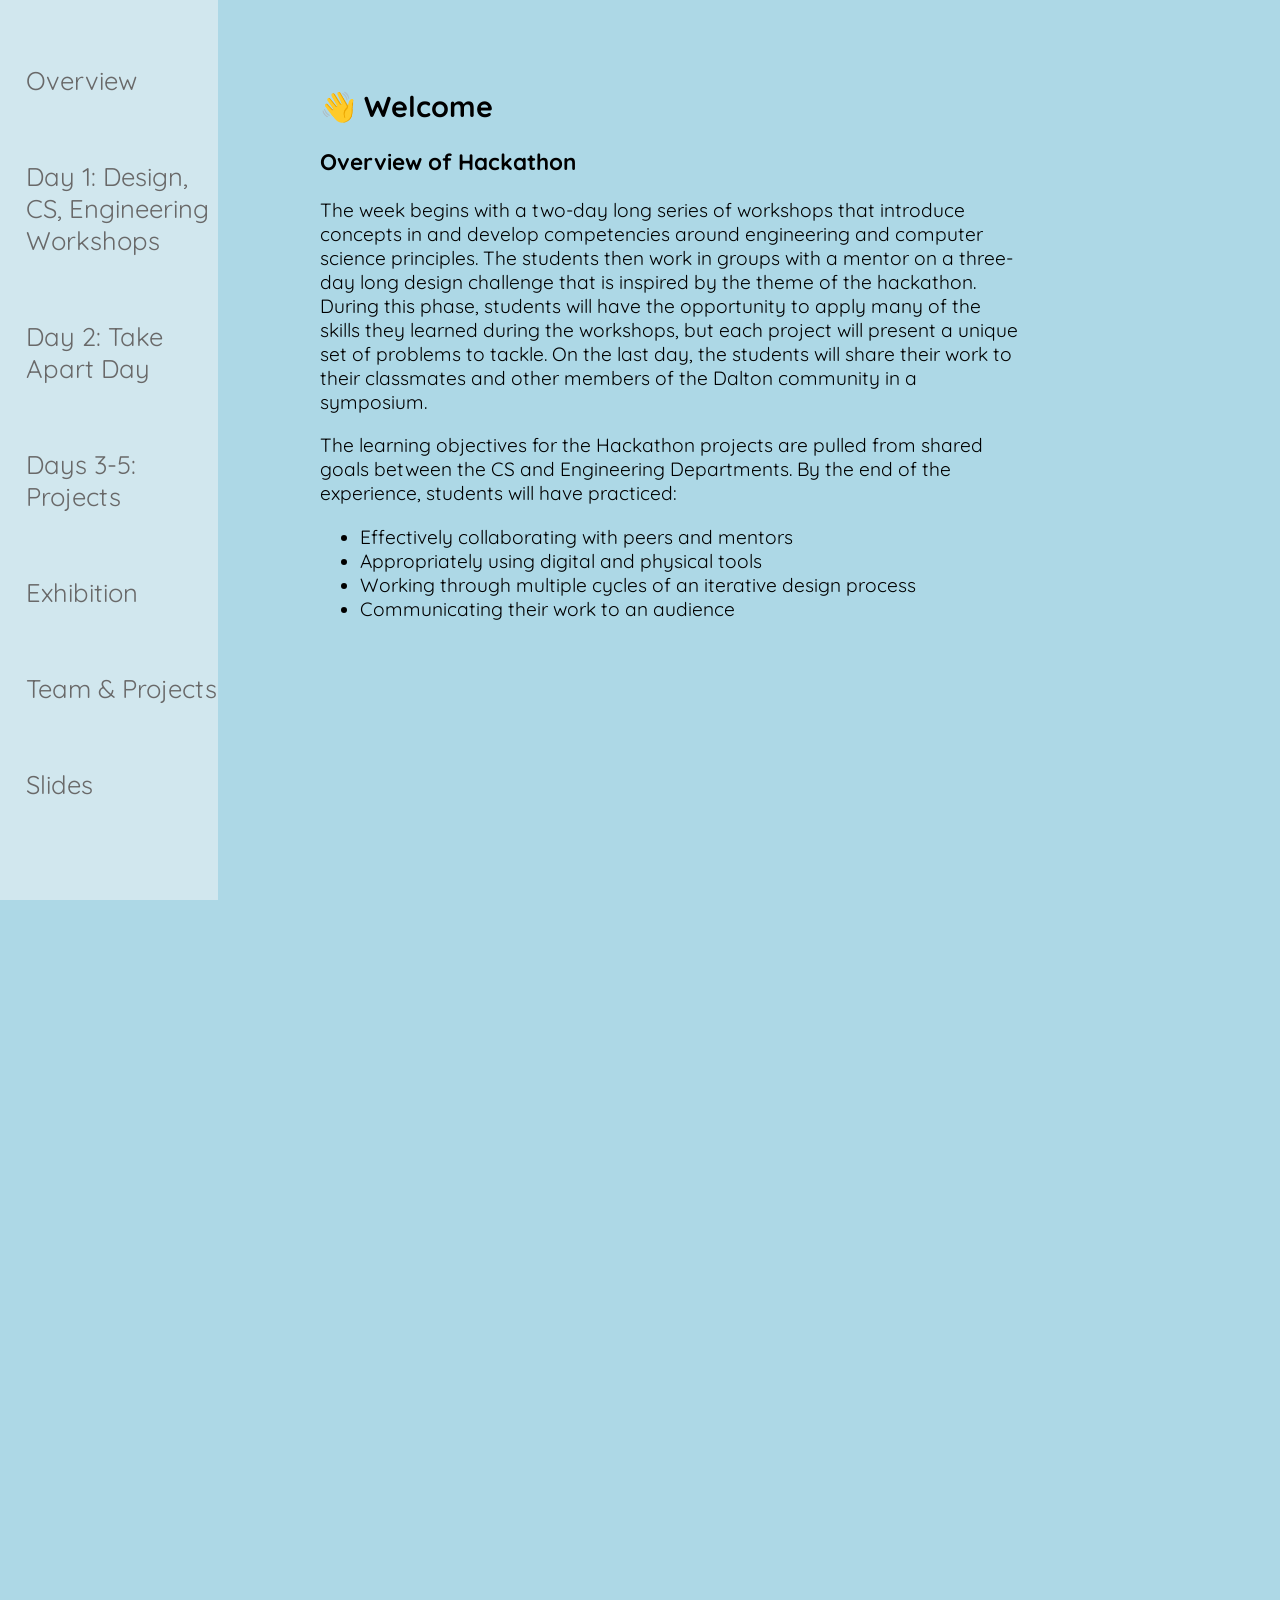
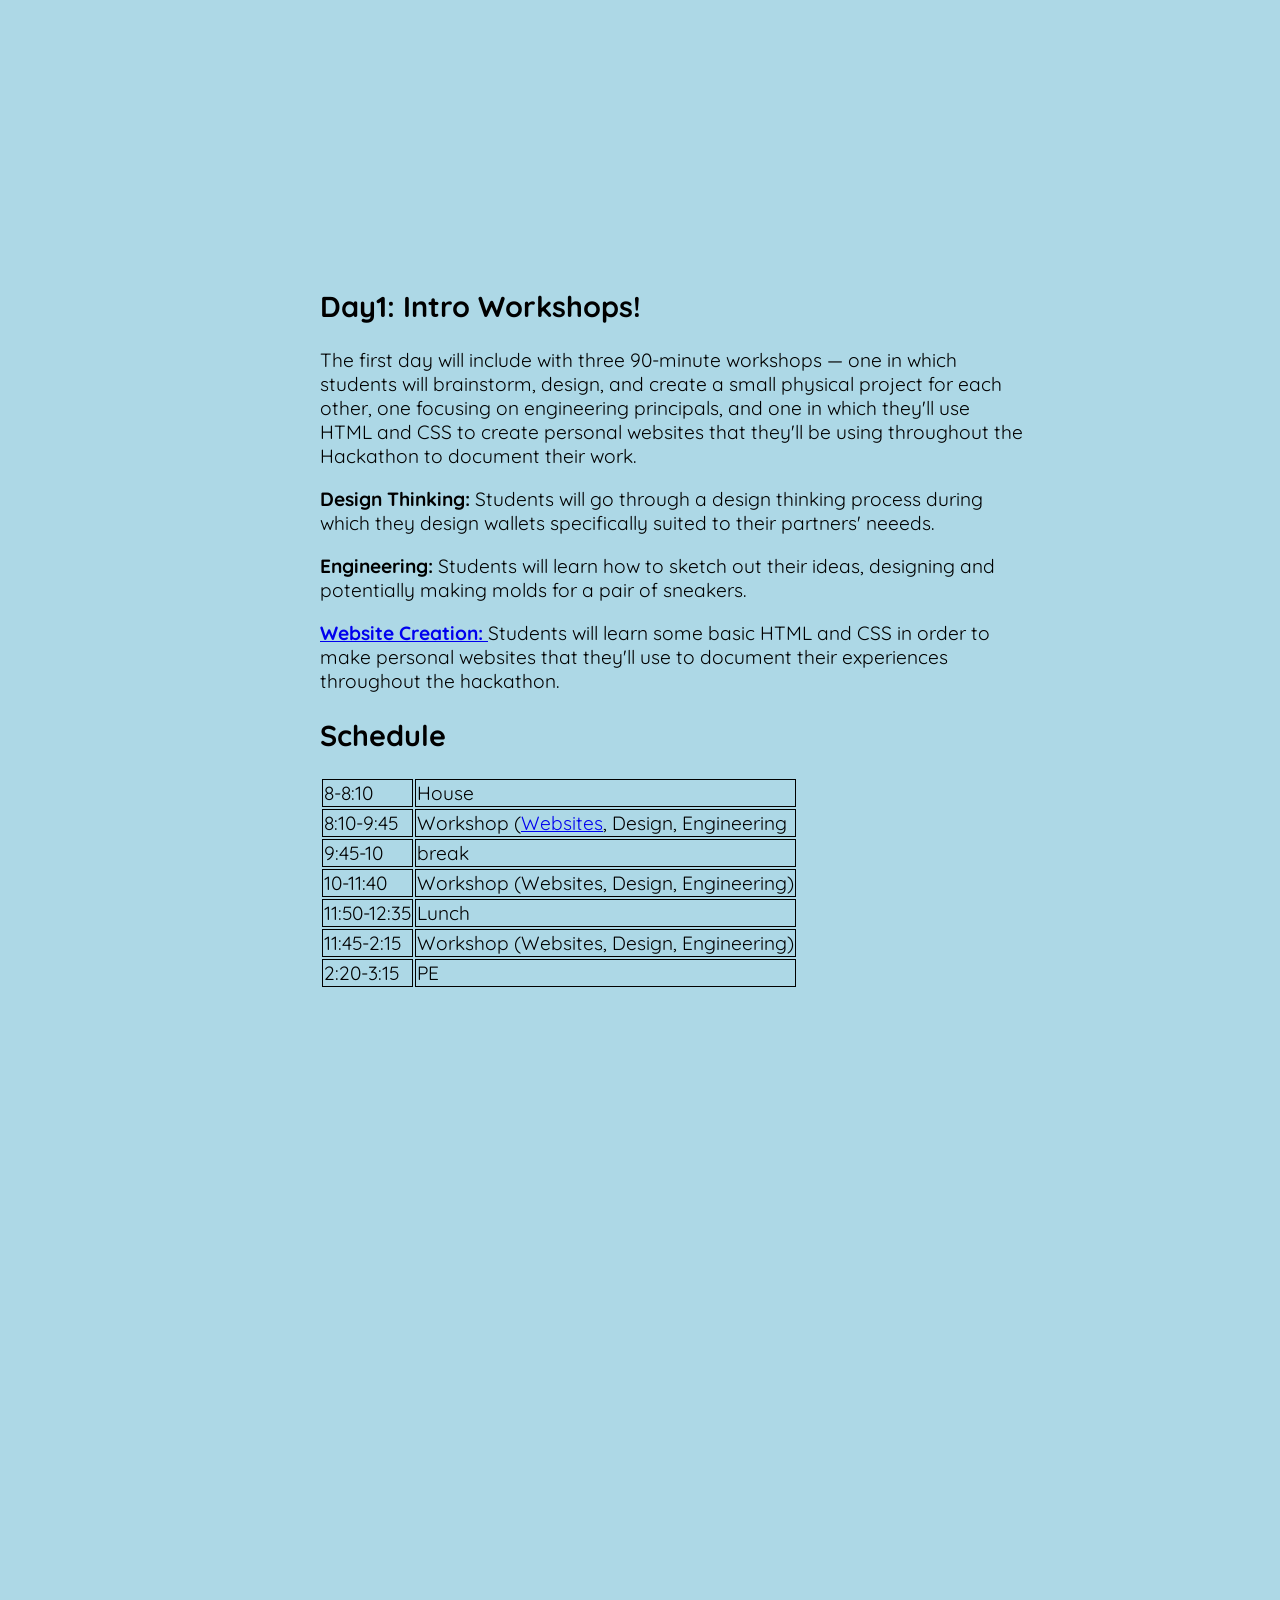
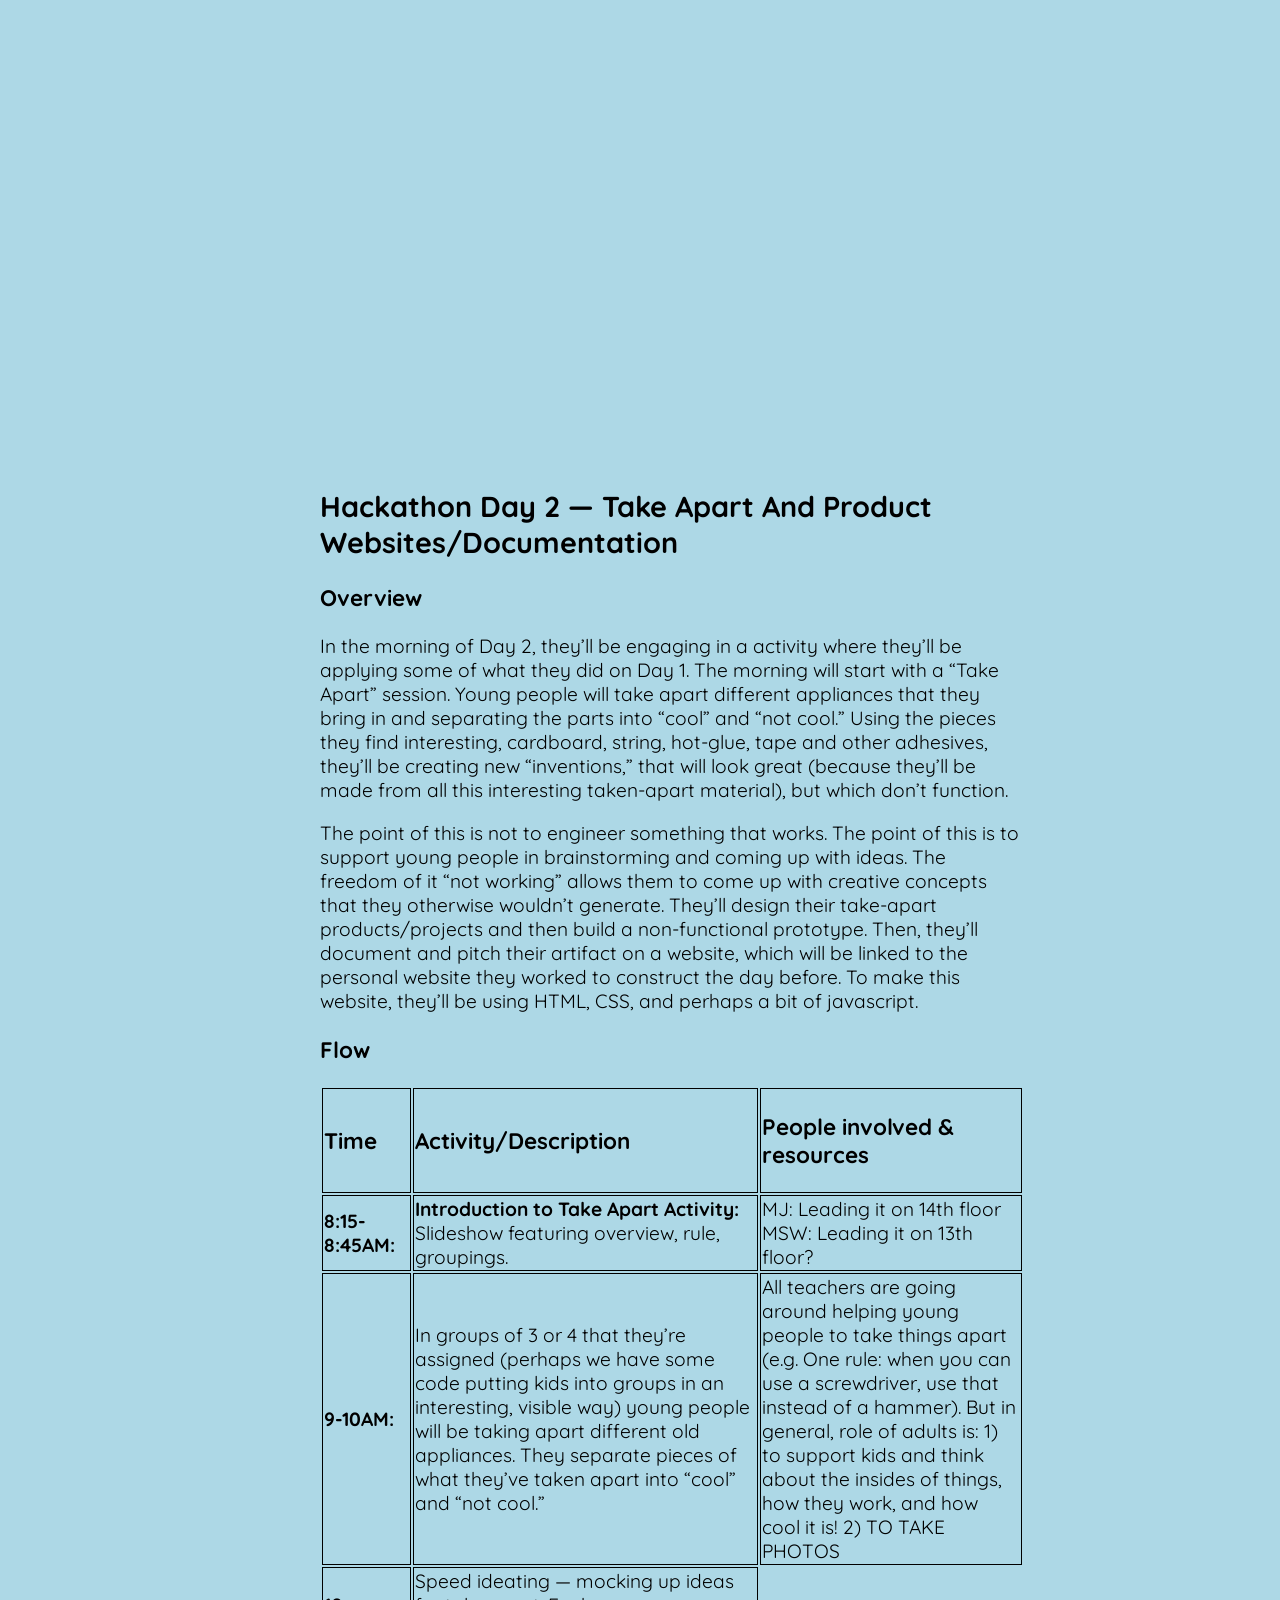
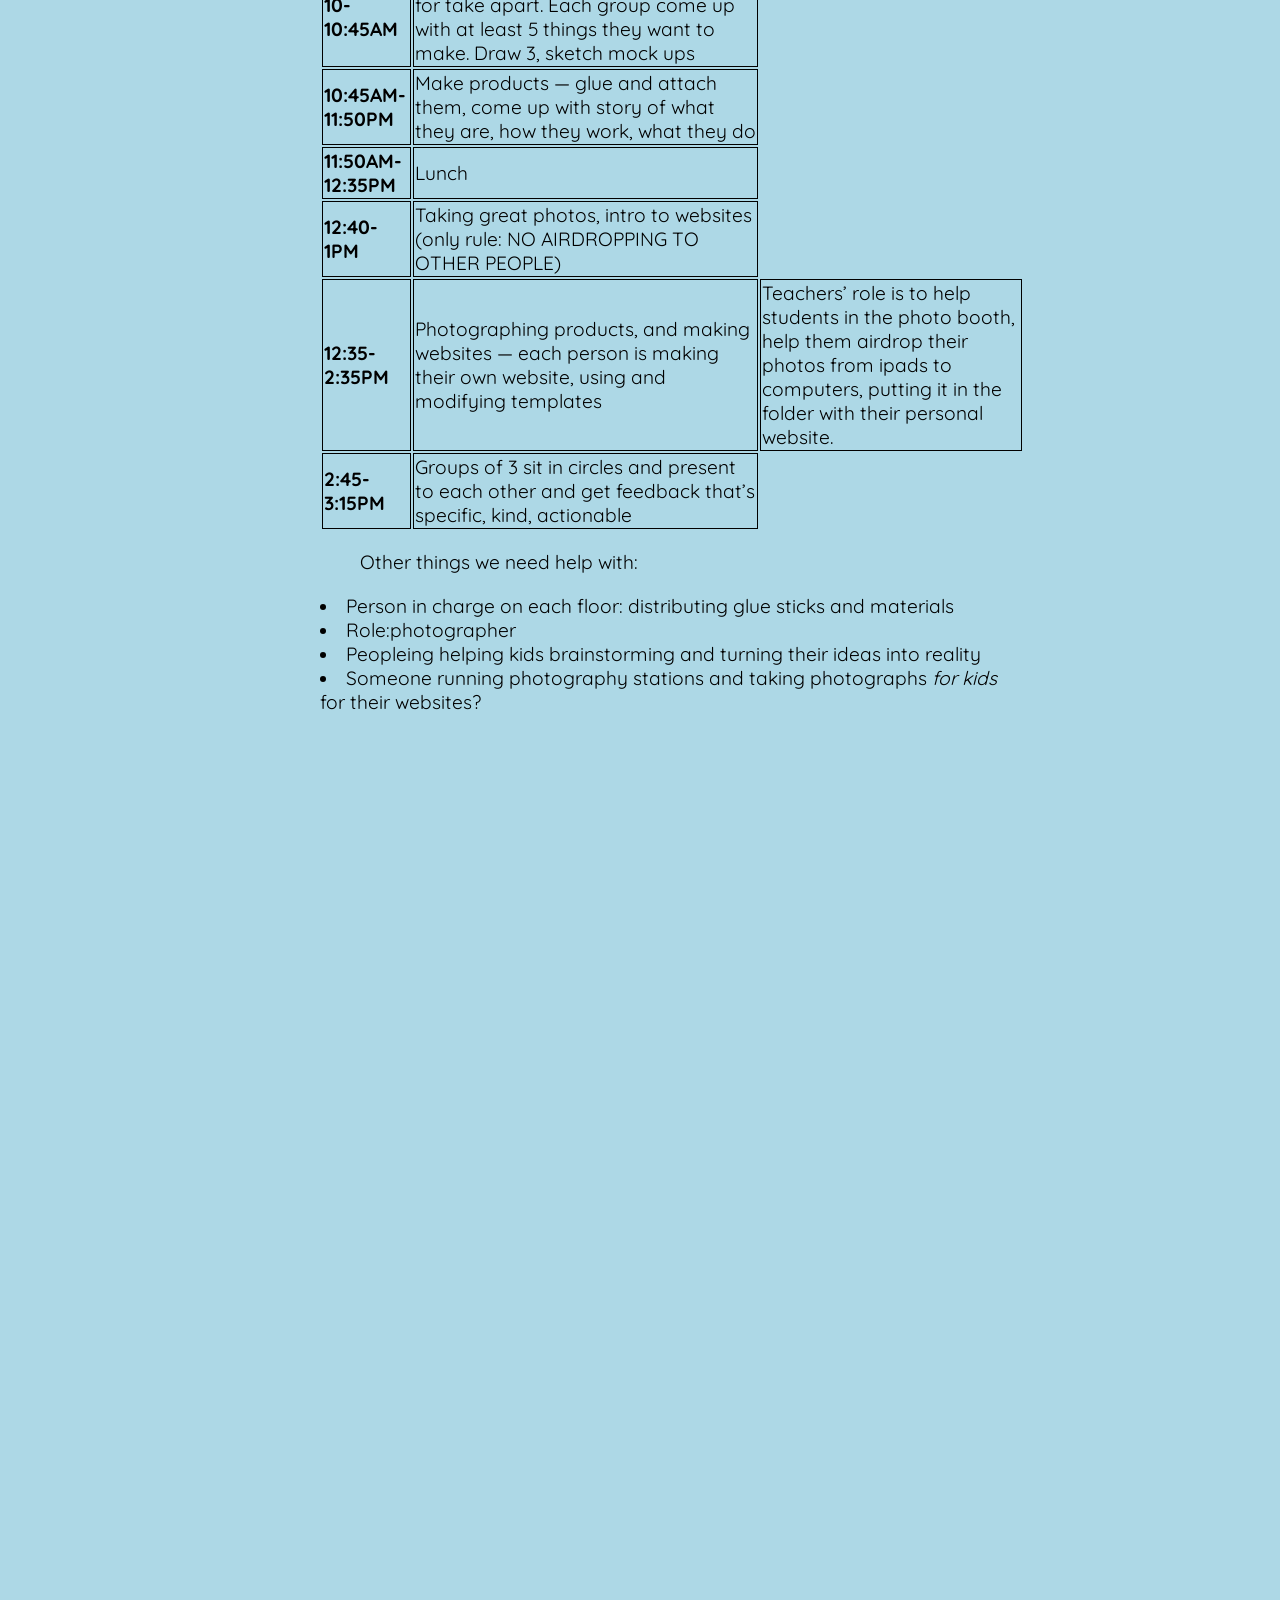
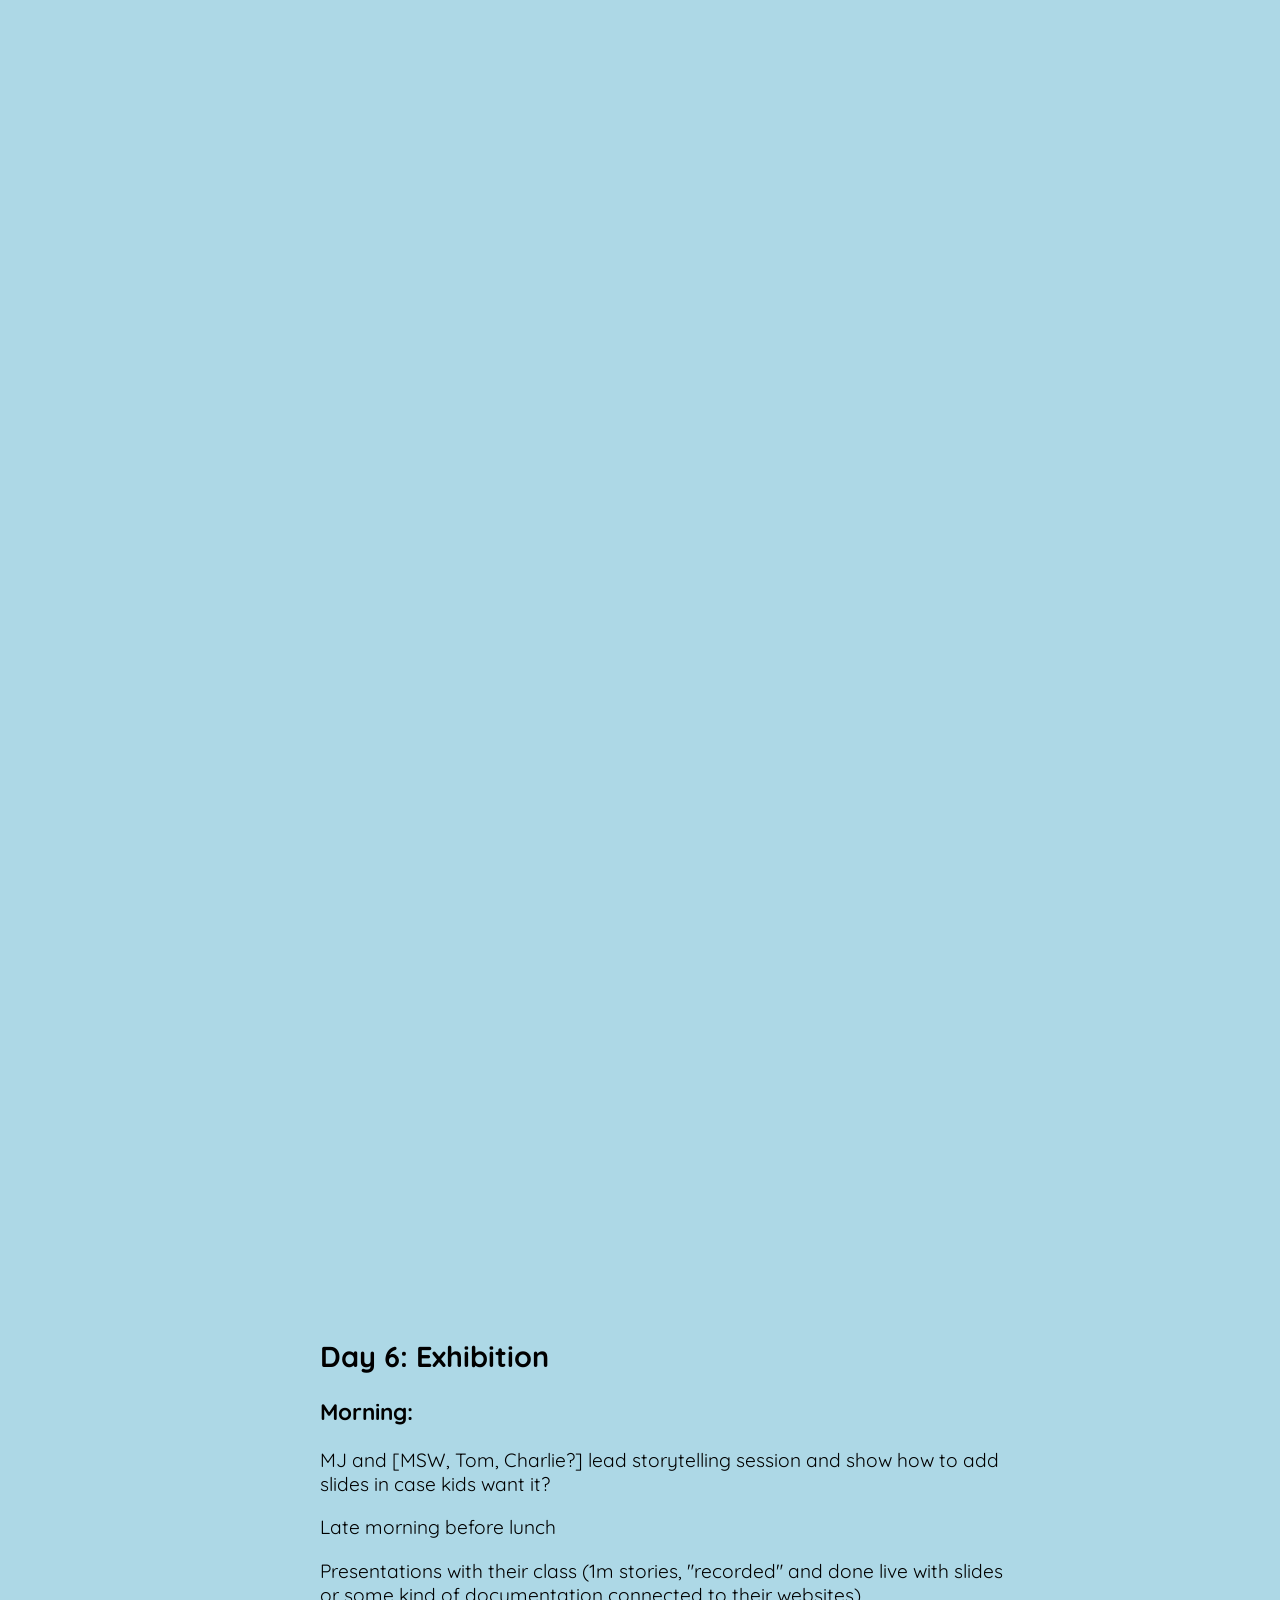
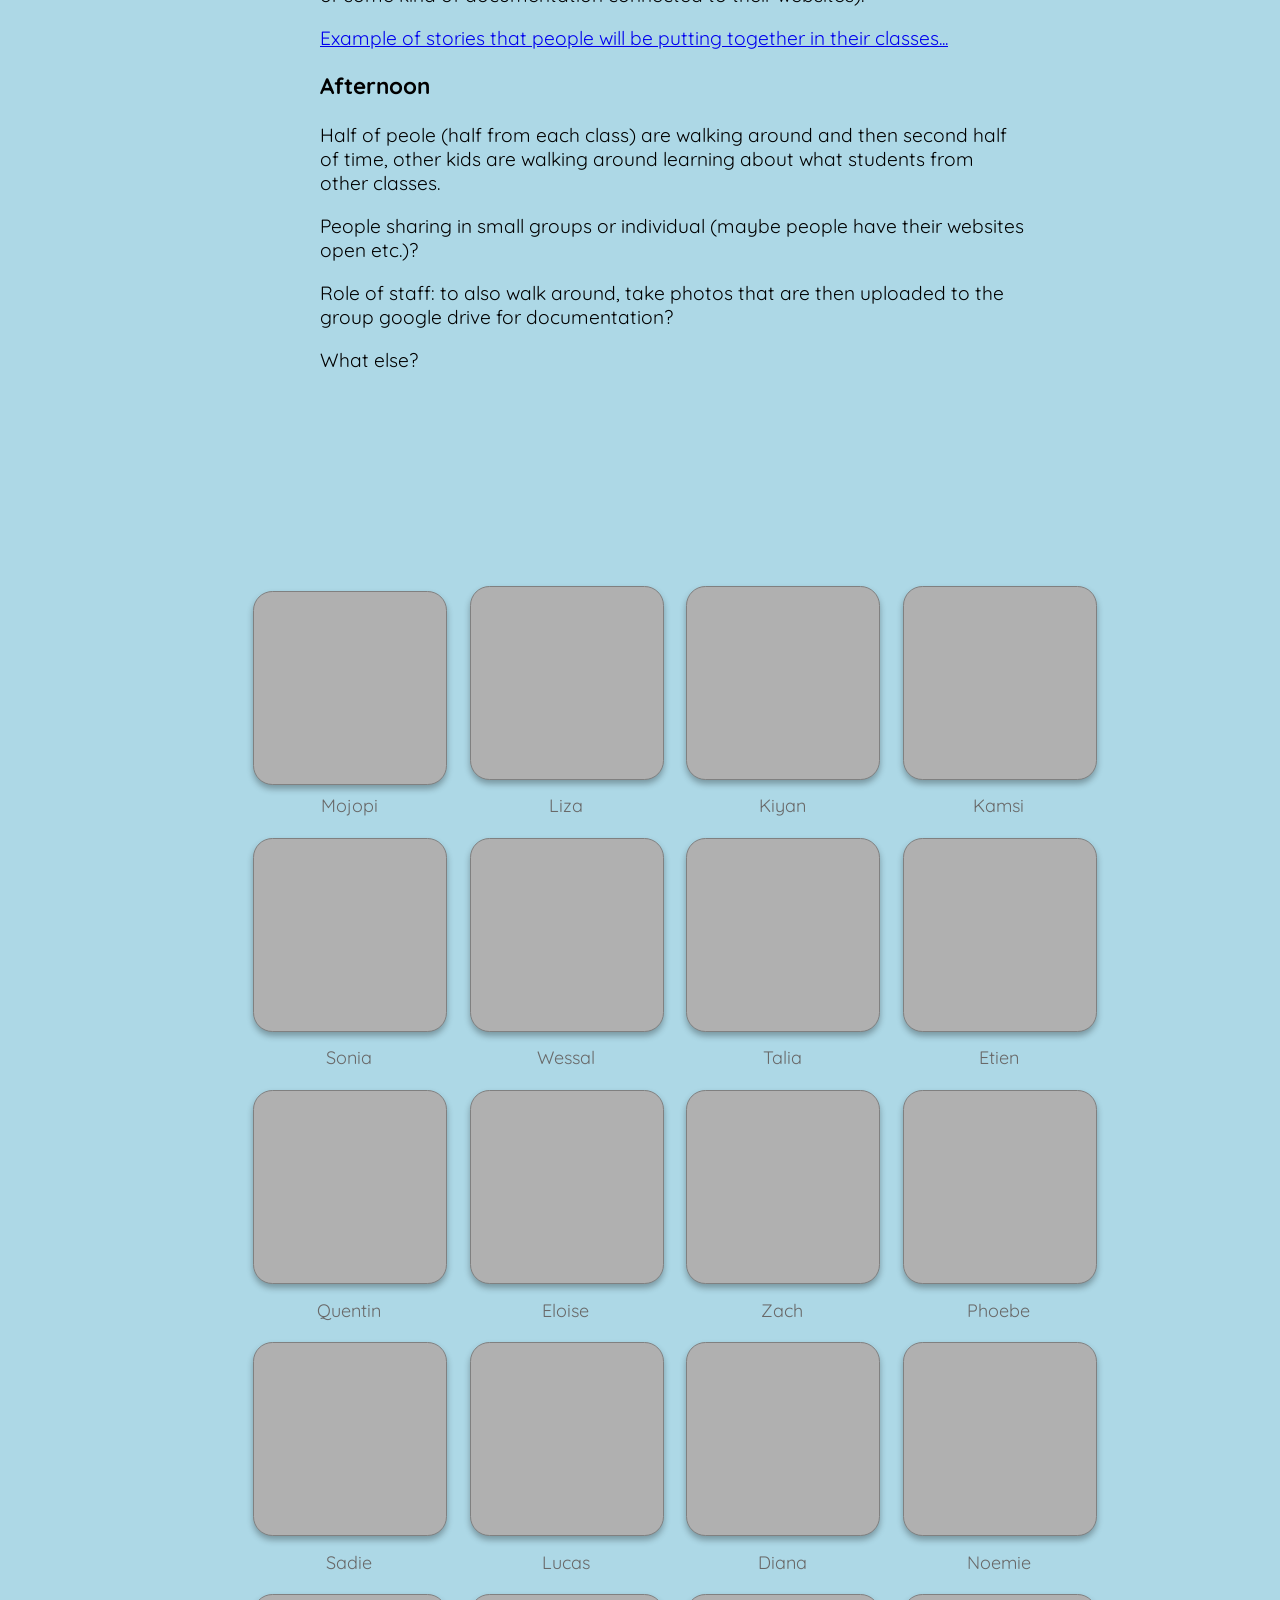
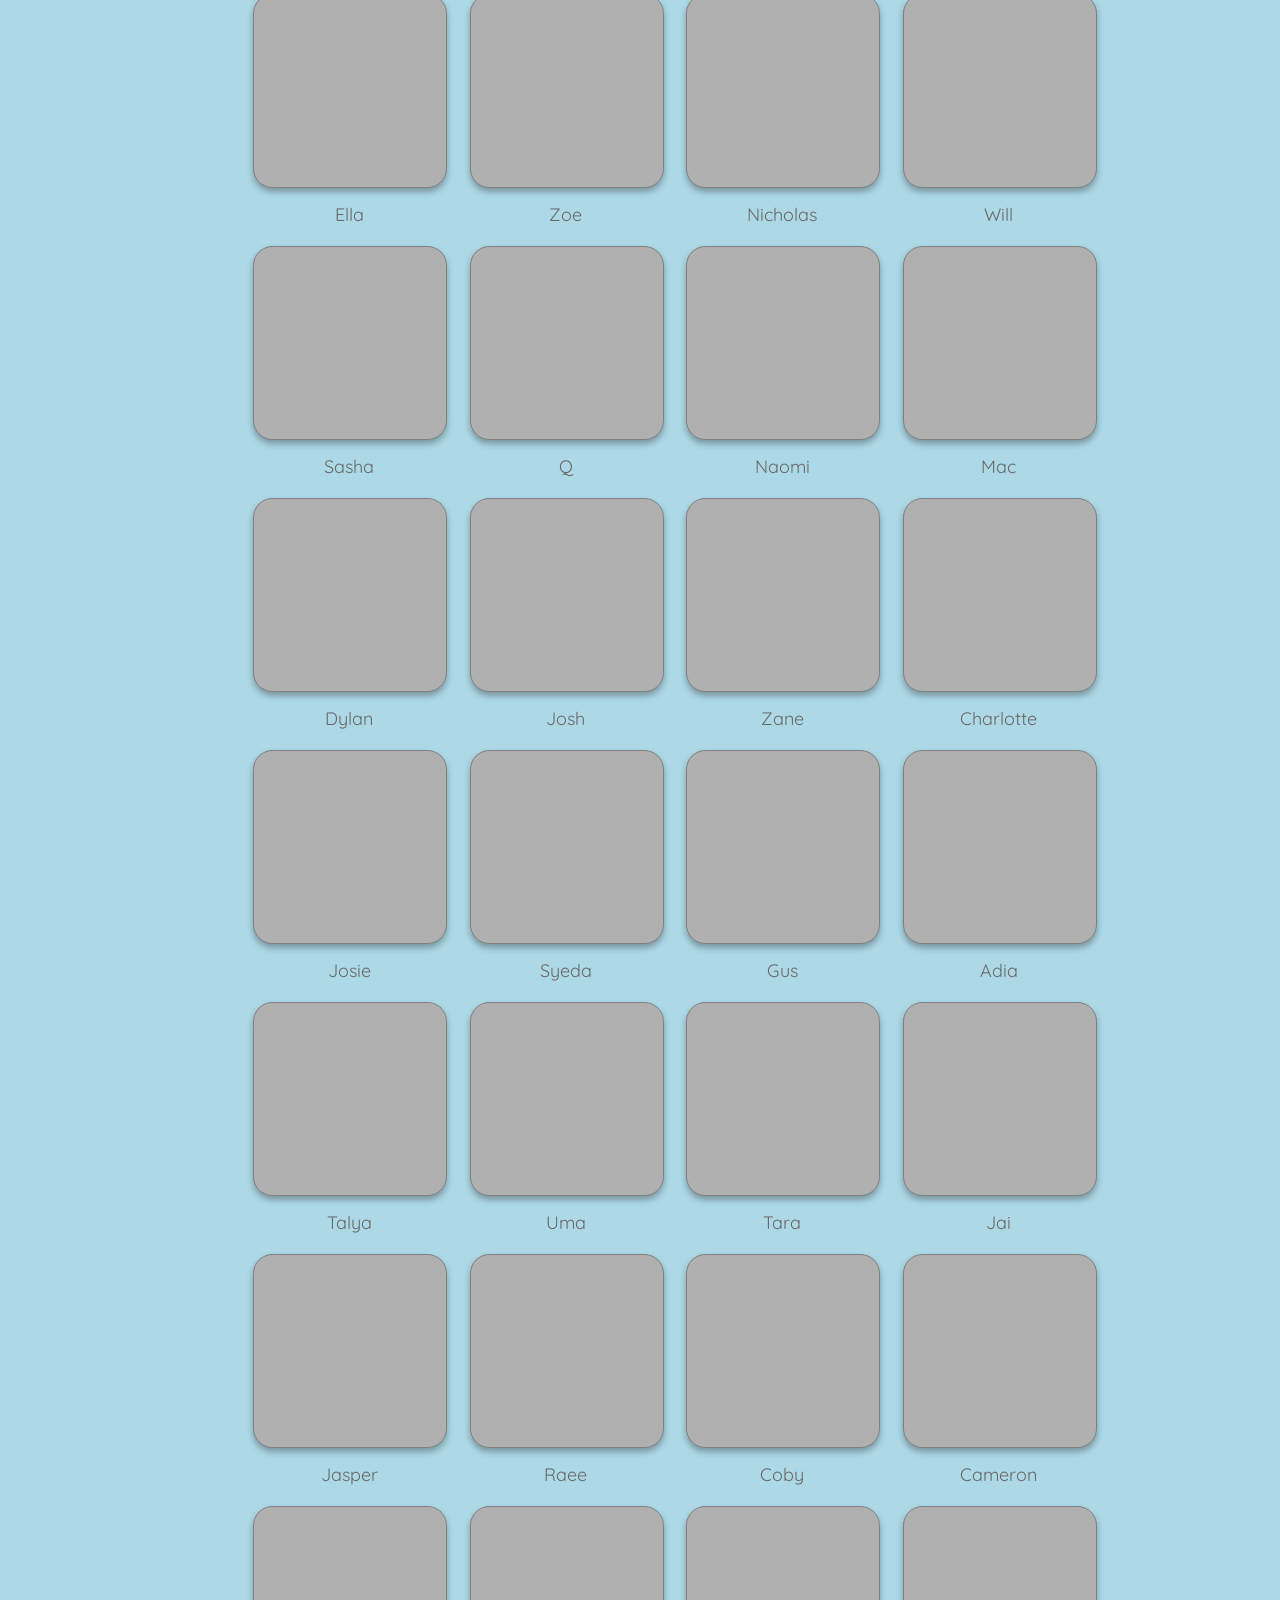
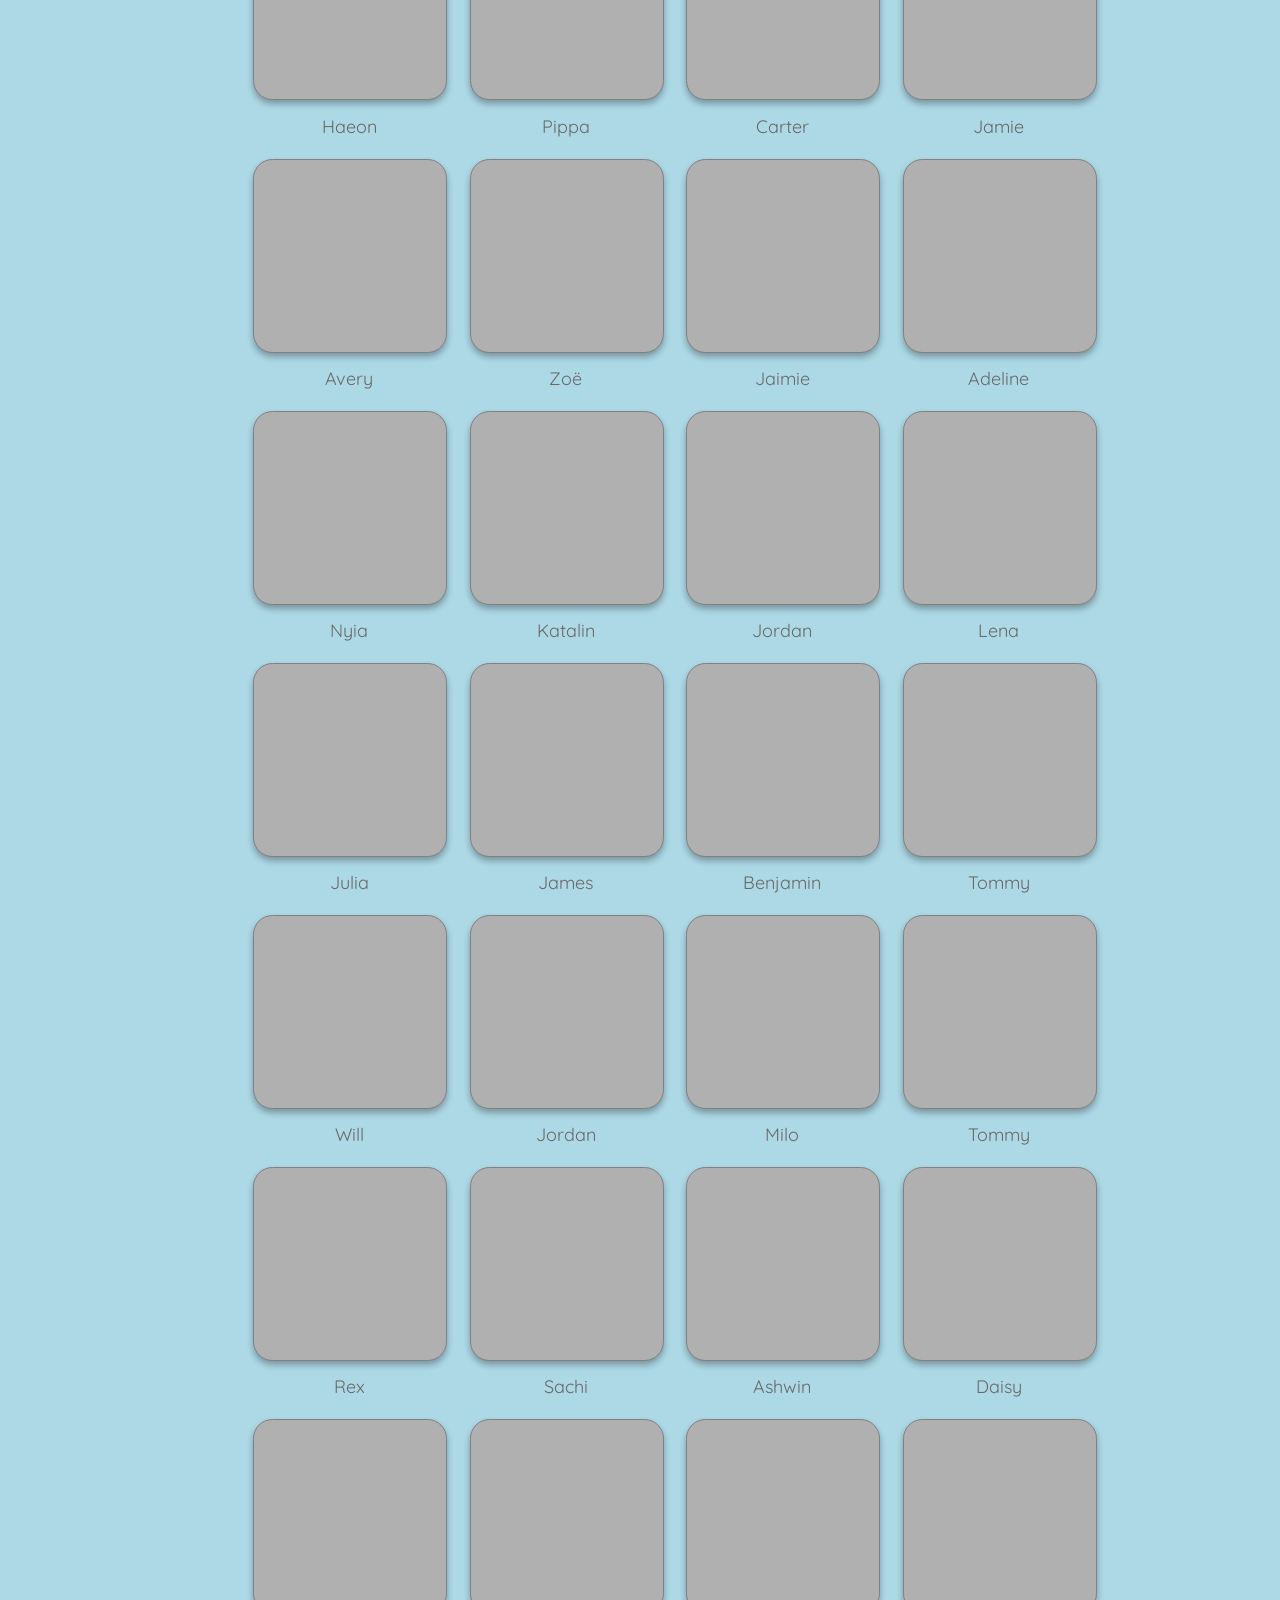
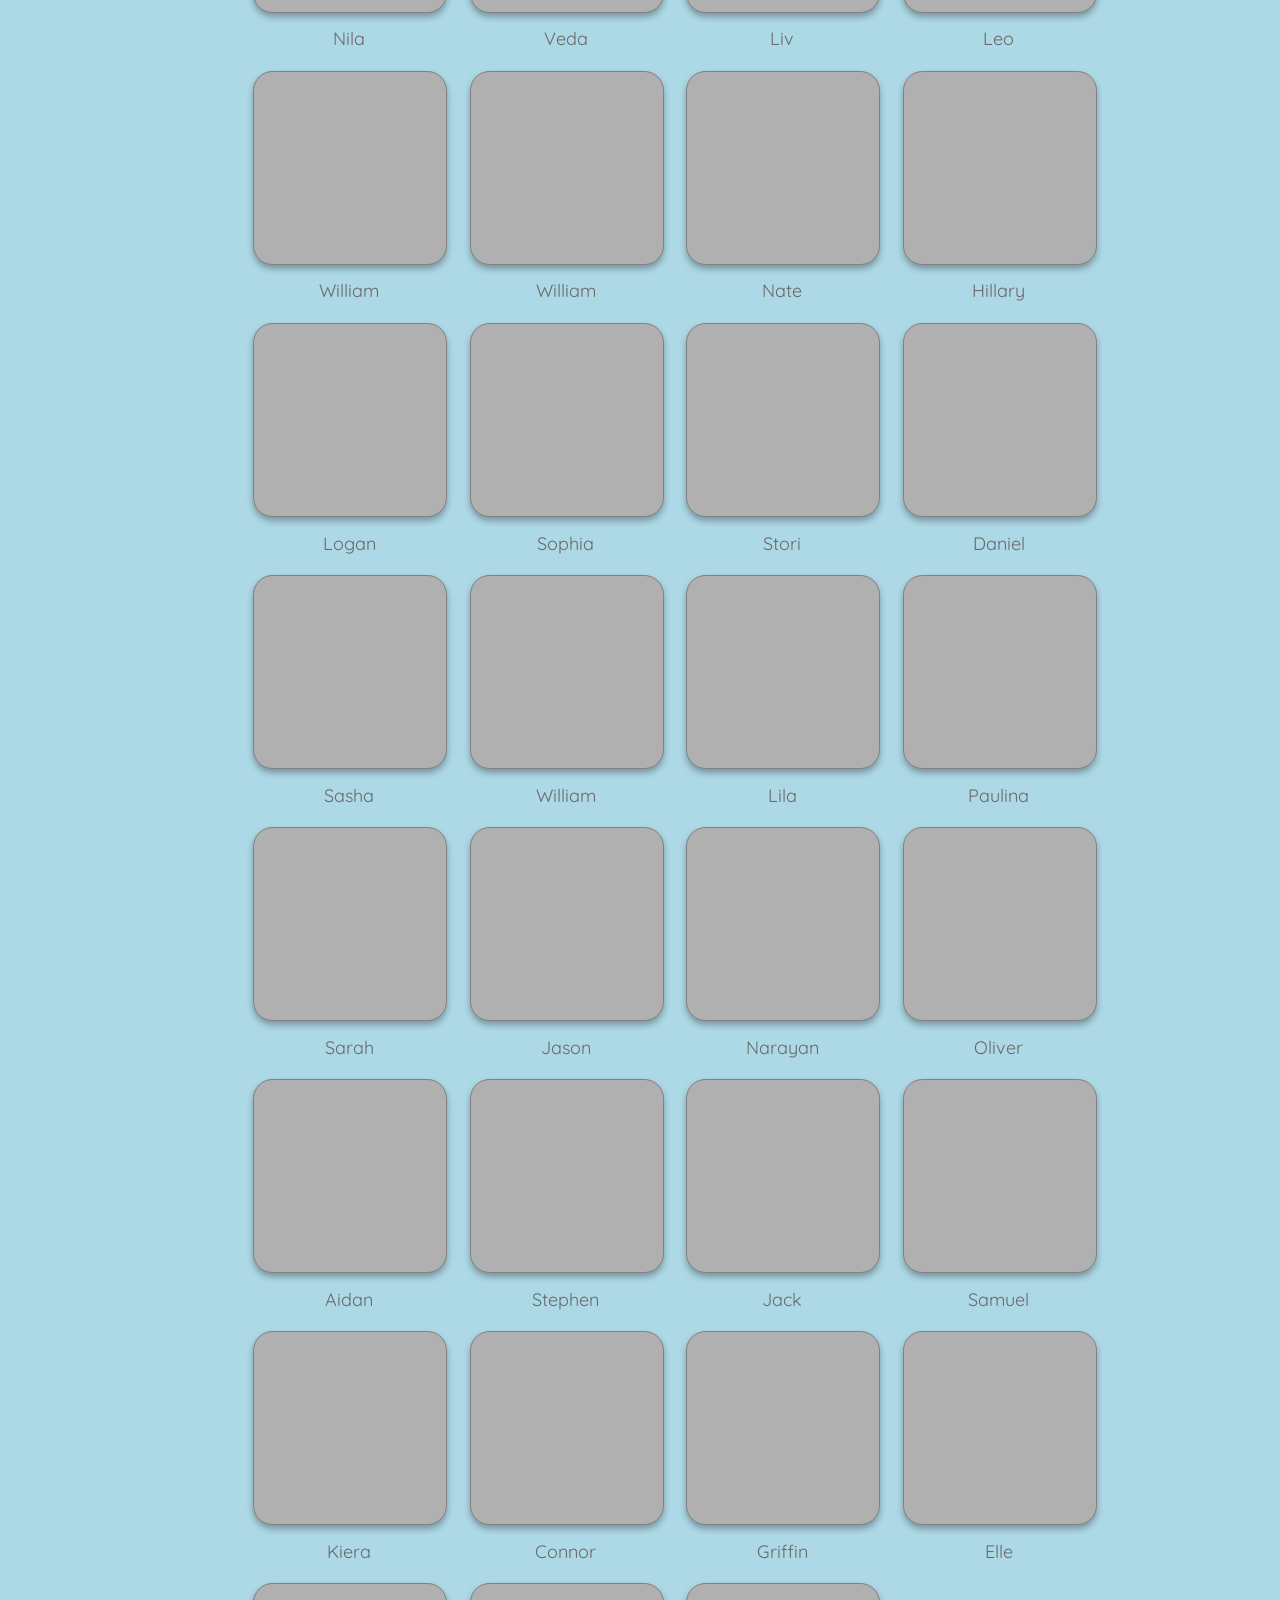
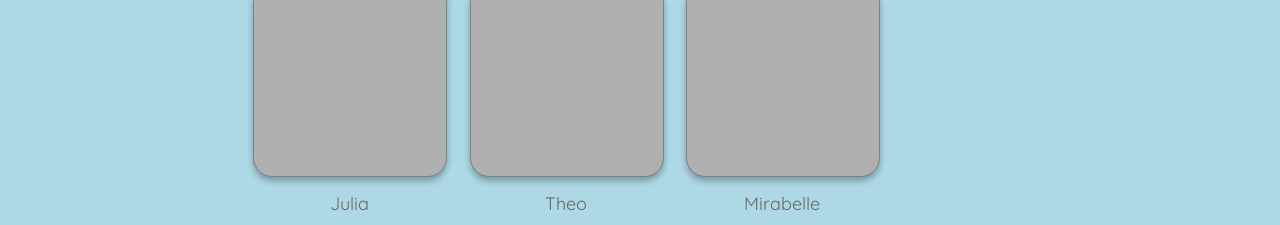
==== commit 32b2602c: "adding some website templates" ====
--- a/index.html
+++ b/index.html
@@ -27,7 +27,7 @@
         <br><br><br>
         <a href="#exhibition">Exhibition</a>
         <br><br><br>
-        <a href="#team">Projects</a>
+        <a href="#team">Team & Projects</a>
         <br><br><br>
         <a href="sessions/index.html">Slides</a>
         <br><br><br>
@@ -36,13 +36,6 @@
         <div class="textbox">
             <p>
                 <h1>👋 Welcome</h1>
-                <h3 style="color:violet;">Agenda for Wed 8.1.20:</h3>
-                <ul>
-                    <li>For day 1: Go over flow, look, feel, roles, getting descirptions (and slides?) from each facilitator</li>
-                    <li>For day 2: Take Apart Day — what is it and what do we need? Roles, People Helping with HTML, CSS for documentation</li>
-                    <li>MJ shows what she's planned so far for her workshop (plan and example project) and People share what they need for their individual workshops<li>
-                    <li>Exhibition day: Expectations and roles</li>
-                </ul>
                 <h3> Overview of Hackathon</h3>
                 <p>The week begins with a two-day long series of workshops that introduce concepts in and develop competencies around engineering and computer science principles. The students then work in groups with a mentor on a three-day long design challenge that is inspired by the theme of the hackathon. During this phase, students will have the opportunity to apply many of the skills they learned during the workshops, but each project will present a unique set of problems to tackle. On the last day, the students will share their work to their classmates and other members of the Dalton community in a symposium.</p>
                 <p>The learning objectives for the Hackathon projects are pulled from shared goals between the CS and Engineering Departments. By the end of the experience, students will have practiced:</p>
@@ -58,11 +51,11 @@
         <div class="textbox">
             <h2>Day1: Intro Workshops!</h2>
             <p>The first day will include with three 90-minute workshops — one in which students will brainstorm, design, and create a small physical project for each other, one focusing on engineering principals, and one in which they'll use HTML and CSS to create personal websites that they'll be using throughout the Hackathon to document their work.<p>
-                    <p><b>Design Thinking:</b> <span style="color:#39FF14;">INSERT DESCRIPTION HERE</span></p>
-                    <p><b>Engineering:</b> <span style="color:#39FF14;">INSERT DESCRIPTION HERE</span></p>
+                    <p><b>Design Thinking:</b>  Students will go through a design thinking process during which they design wallets specifically suited to their partners' neeeds.</p>
+                    <p><b>Engineering:</b> Students will learn how to sketch out their ideas, designing and potentially making molds for a pair of sneakers.</p>
                     <a href="websites.html">
                         <p><b>Website Creation:</b>
-                    </a> <span style="color:#39FF14;">INSERT DESCRIPTION HERE</span></a>
+                    </a> Students will learn some basic HTML and CSS in order to make personal websites that they'll use to document their experiences throughout the hackathon.</a>
                     <h2>Schedule</h2>
                     <table>
                         <tr>
@@ -223,441 +216,771 @@
                 </div>
                 Mojopi
             </div>
-            <div class="container" onclick=showDescription() animationend=hideDescription() id="rolyl-name">
-                <div id="rolyl" class="headshot rolyz rolyl-effect">
-                    <div id="rolyl-description" class="description description-invisible">
-                        <br>
-                        waffles are the superior sweet breakfast item, thank you and good night.
-                        <br><br>
-                        my github: <a href="https://zephyr2023.github.io/">zephyr2023</a>
-                    </div>
-                </div>
-                Roly
-            </div>
-            <div class="container" onclick=showDescription() animationend=hideDescription() id="alex-name">
-                <div id="alex" class="headshot alex alex-effect">
-                    <div id="mollyj-description" class="description description-invisible">
-                        <br>
-                        <ul>
-                            <li>🔥Soundcloud: <a href="https://www.soundcloud.com/arowebeats">ARowe</a></li>
-                            <li> 🎧Spotify
-                                <a href="https://open.spotify.com/artist/5kUghyVB2Xh6djQCorgNFM?si=TuJG93zNT6q8tREfsYtTwA">ARowe</a></li>
-                            <li>👌Youtube: <a href="https://www.youtube.com/channel/UCRO6FiBBdvE6DFmP9rX3VcA">ARowe</a>
-                            </li>
-                            <li>Github:<a href="https://arowe104.github.io/"> ARowe</a> </li>
-                        </ul>
-                    </div>
-                </div>
-                ARowe
-            </div>
-            <div class="container" onclick=showDescription() animationend=hideDescription()>
-                <div id="mollyj-headshot2" class="headshot">
-                    <div id="mollyj-bird"></div>
-                    <div id="mollyj-description2" class="description description-invisible">
-                        <br>
-                        Love: animals:)
-                        <br><br>
-                        Website: <a href="http://mollyj.org">mollyj.org</a><br>
-                        <span style="font-size:0.9em;">Podcast:<a href="http://thisteenagelife.org">thisteenagelife.org</a></span>
-                        <br>
-                        Github: <a href="http://mojopi.github.io">mojopi.github.io</a><br>
-                        Hero: <a href="https://www.youtube.com/watch?v=iTmHtxJpEWE">David Attenborough</a><br>
-                    </div>
-                    <!--  below is the div with the class of "your-name." the "onclick=showDescription()" attribute is saying that when the "onclick" event is triggered, call the function "showDescription" (a function I wrote in the javascript). The "animationend=hideDescription()" attribute is saying that when the animationend event is triggered, to call the function "hideDescription," which I also wrote in the javascript section.
- -->
-                </div>
-                Mojopi
-            </div>
-            <div class="container" onclick=showDescription() animationend=hideDescription() id="dagmarR-name">
-                <div id="DagmarR" class="headshot DagmarE DagmarR-effect">
-                    <div id="dagmarR-description" class="description description-invisible">
-                        <p>👩Portfolio: <a href="https://a-traveling-lens.webnode.com/"><span style="font-size:0.7em;">A Traveling Lens</span></a></p>
-                        <p>✏️Essay writer:
-                            <a href="https://v2.writeordie.com/"><span style="font-size:0.7em;">Write or Die</span></a>
-                            <p>📸Photo game:
-                                <a href="https://gurushots.com/"><span style="font-size:0.7em;">gurushots</span></a>
-                                <a href="https://c23dr.github.io/"><span style="font-size:0.7em;">Github!</span></a>
-                    </div>
-                </div>
-                Dagmar R
-            </div>
-            <div id="vivit-container" class="container" onclick=showDescription() animationend=hideDescription() id="vivit-name">
-                <div id="vivit" class="headshot vivit vivit-effect">
-                    <div id="vivit-description" class="description description-invisible">
-                        <br>
-                        <ul>
-                            <li>👅<a href="https://www.boredbutton.com/">bored button</a></li>
-                            <li>💻
-                                <a href="https://geekprank.com/hacker/">hacker</a></li>
-                            <li> 🦁<a href="http://vivi-tonin.github.io">my github!!!</a>
-                            </li>
-                        </ul>
-                    </div>
-                </div>
-                Vivi
-            </div>
-            <div class="container" onclick=showDescription() animationend=hideDescription() id="ellag-name">
-                <div id="ellag" class="headshot ellar ellag-effect">
-                    <div id="ellag-description" class="description description-invisible">
-                        <br>
-                        <ul>
-                            <li><a href="https://www.netflix.com/title/70140391">Greys Anatomy</a></li>
-                            <li><a href="https://trello.com/b/TKPEGh4u/ella-g-cs1">Trello</a>
-                            </li>
-                            <a href="https://c23eg1.github.io/">
-                                <li>github</li>
-                            </a>
-                        </ul>
-                    </div>
-                </div>
-                ELLA
-            </div>
-            <div class="container" onclick=showDescription() animationend=hideDescription() id="spencerh-name">
-                <div id="spencerh" class="headshot spencers spencerh-effect">
-                    <div id="spencerh-description" class="description description-invisible">
-                        <br>
-                        <a href="https://en.wikipedia.org/wiki/Aaron_Judge">Favorite Athlete</a>
-                        <br>
-                        <a href="https://c23sh.github.io">My Github Account</a>
-                        <a href=https://assets3.thrillist. com/v1/image/2838458/size/tmg-article_main_wide_2x.jpg>Favorite Food</a> <br>
-                            <a href="https://en.wikipedia.org/wiki/New_York_Yankees">Favorite Sports Team</a>
-                            <br>
-                            <a href="https://en.wikipedia.org/wiki/Yellow">Favorite Color</a>
-                    </div>
-                </div>
-                spencer
-            </div>
-            <div class="container" onclick=showDescription() animationend=hideDescription() id="elik-name">
-                <div id="elik" class="headshot elik-effect">
-                    <div id="elik-description" class="description description-invisible">
-                        <br>
-                        <ul>
-                            <li>
-                                <a href="https://c23ek.github.io/">My Own Website</a></li>
-                            <li>
-                                <a href="https://fivethirtyeight.com/">My Favorite Website</a></li>
-                            <li><a href="https://www.thetennispodcast.net/">My Favorite Podcast</a>
-                            </li>
-                        </ul>
-                    </div>
-                </div>
-                Eli K
-            </div>
-            <div class="container" onclick=showDescription() animationend=hideDescription() id="sarahj-name">
-                <div id="sarahj" class="headshot sarahs sarahj-effect">
-                    <div id="mollyj-description" class="description description-invisible">
-                        <br>
-                        <ul>
-                            <li>My favorite color is purple</li>
-                            <li>My first project <a href="https://c23sj1.github.io/">moods
-                                </a>
-                            </li>
-                            <li>Github: <a href="https://github.com/c23sj1">sarahj.github.io</a>
-                            </li>
-                        </ul>
+            <div class="container" onclick=showDescription() animationend=hideDescription() id="">
+                <div id="" class="headshot">
+                    <div class="description description-invisible">
+                    </div>
+                </div>
+                Liza
+            </div>
+            <div class="container" onclick=showDescription() animationend=hideDescription() id="">
+                <div id="" class="headshot">
+                    <div class="description description-invisible">
+                    </div>
+                </div>
+                Kiyan
+            </div>
+            <div class="container" onclick=showDescription() animationend=hideDescription() id="">
+                <div id="" class="headshot">
+                    <div class="description description-invisible">
+                    </div>
+                </div>
+                Kamsi
+            </div>
+            <div class="container" onclick=showDescription() animationend=hideDescription() id="">
+                <div id="" class="headshot">
+                    <div class="description description-invisible">
+                    </div>
+                </div>
+                Sonia
+            </div>
+            <div class="container" onclick=showDescription() animationend=hideDescription() id="">
+                <div id="" class="headshot">
+                    <div class="description description-invisible">
+                    </div>
+                </div>
+                Wessal
+            </div>
+            <div class="container" onclick=showDescription() animationend=hideDescription() id="">
+                <div id="" class="headshot">
+                    <div class="description description-invisible">
+                    </div>
+                </div>
+                Talia
+            </div>
+            <div class="container" onclick=showDescription() animationend=hideDescription() id="">
+                <div id="" class="headshot">
+                    <div class="description description-invisible">
+                    </div>
+                </div>
+                Etien
+            </div>
+            <div class="container" onclick=showDescription() animationend=hideDescription() id="">
+                <div id="" class="headshot">
+                    <div class="description description-invisible">
+                    </div>
+                </div>
+                Quentin
+            </div>
+            <div class="container" onclick=showDescription() animationend=hideDescription() id="">
+                <div id="" class="headshot">
+                    <div class="description description-invisible">
+                    </div>
+                </div>
+                Eloise
+            </div>
+            <div class="container" onclick=showDescription() animationend=hideDescription() id="">
+                <div id="" class="headshot">
+                    <div class="description description-invisible">
+                    </div>
+                </div>
+                Zach
+            </div>
+            <div class="container" onclick=showDescription() animationend=hideDescription() id="">
+                <div id="" class="headshot">
+                    <div class="description description-invisible">
+                    </div>
+                </div>
+                Phoebe
+            </div>
+            <div class="container" onclick=showDescription() animationend=hideDescription() id="">
+                <div id="" class="headshot">
+                    <div class="description description-invisible">
+                    </div>
+                </div>
+                Sadie
+            </div>
+            <div class="container" onclick=showDescription() animationend=hideDescription() id="">
+                <div id="" class="headshot">
+                    <div class="description description-invisible">
+                    </div>
+                </div>
+                Lucas
+            </div>
+            <div class="container" onclick=showDescription() animationend=hideDescription() id="">
+                <div id="" class="headshot">
+                    <div class="description description-invisible">
+                    </div>
+                </div>
+                Diana
+            </div>
+            <div class="container" onclick=showDescription() animationend=hideDescription() id="">
+                <div id="" class="headshot">
+                    <div class="description description-invisible">
+                    </div>
+                </div>
+                Noemie
+            </div>
+            <div class="container" onclick=showDescription() animationend=hideDescription() id="">
+                <div id="" class="headshot">
+                    <div class="description description-invisible">
+                    </div>
+                </div>
+                Ella
+            </div>
+            <div class="container" onclick=showDescription() animationend=hideDescription() id="">
+                <div id="" class="headshot">
+                    <div class="description description-invisible">
+                    </div>
+                </div>
+                Zoe
+            </div>
+            <div class="container" onclick=showDescription() animationend=hideDescription() id="">
+                <div id="" class="headshot">
+                    <div class="description description-invisible">
+                    </div>
+                </div>
+                Nicholas
+            </div>
+            <div class="container" onclick=showDescription() animationend=hideDescription() id="">
+                <div id="" class="headshot">
+                    <div class="description description-invisible">
+                    </div>
+                </div>
+                Will
+            </div>
+            <div class="container" onclick=showDescription() animationend=hideDescription() id="">
+                <div id="" class="headshot">
+                    <div class="description description-invisible">
+                    </div>
+                </div>
+                Sasha
+            </div>
+            <div class="container" onclick=showDescription() animationend=hideDescription() id="">
+                <div id="" class="headshot">
+                    <div class="description description-invisible">
+                    </div>
+                </div>
+                Q
+            </div>
+            <div class="container" onclick=showDescription() animationend=hideDescription() id="">
+                <div id="" class="headshot">
+                    <div class="description description-invisible">
+                    </div>
+                </div>
+                Naomi
+            </div>
+            <div class="container" onclick=showDescription() animationend=hideDescription() id="">
+                <div id="" class="headshot">
+                    <div class="description description-invisible">
+                    </div>
+                </div>
+                Mac
+            </div>
+            <div class="container" onclick=showDescription() animationend=hideDescription() id="">
+                <div id="" class="headshot">
+                    <div class="description description-invisible">
+                    </div>
+                </div>
+                Dylan
+            </div>
+            <div class="container" onclick=showDescription() animationend=hideDescription() id="">
+                <div id="" class="headshot">
+                    <div class="description description-invisible">
+                    </div>
+                </div>
+                Josh
+            </div>
+            <div class="container" onclick=showDescription() animationend=hideDescription() id="">
+                <div id="" class="headshot">
+                    <div class="description description-invisible">
+                    </div>
+                </div>
+                Zane
+            </div>
+            <div class="container" onclick=showDescription() animationend=hideDescription() id="">
+                <div id="" class="headshot">
+                    <div class="description description-invisible">
+                    </div>
+                </div>
+                Charlotte
+            </div>
+            <div class="container" onclick=showDescription() animationend=hideDescription() id="">
+                <div id="" class="headshot">
+                    <div class="description description-invisible">
+                    </div>
+                </div>
+                Josie
+            </div>
+            <div class="container" onclick=showDescription() animationend=hideDescription() id="">
+                <div id="" class="headshot">
+                    <div class="description description-invisible">
+                    </div>
+                </div>
+                Syeda
+            </div>
+            <div class="container" onclick=showDescription() animationend=hideDescription() id="">
+                <div id="" class="headshot">
+                    <div class="description description-invisible">
+                    </div>
+                </div>
+                Gus
+            </div>
+            <div class="container" onclick=showDescription() animationend=hideDescription() id="">
+                <div id="" class="headshot">
+                    <div class="description description-invisible">
+                    </div>
+                </div>
+                Adia
+            </div>
+            <div class="container" onclick=showDescription() animationend=hideDescription() id="">
+                <div id="" class="headshot">
+                    <div class="description description-invisible">
+                    </div>
+                </div>
+                Talya
+            </div>
+            <div class="container" onclick=showDescription() animationend=hideDescription() id="">
+                <div id="" class="headshot">
+                    <div class="description description-invisible">
+                    </div>
+                </div>
+                Uma
+            </div>
+            <div class="container" onclick=showDescription() animationend=hideDescription() id="">
+                <div id="" class="headshot">
+                    <div class="description description-invisible">
+                    </div>
+                </div>
+                Tara
+            </div>
+            <div class="container" onclick=showDescription() animationend=hideDescription() id="">
+                <div id="" class="headshot">
+                    <div class="description description-invisible">
+                    </div>
+                </div>
+                Jai
+            </div>
+
+                <div class="container" onclick=showDescription() animationend=hideDescription() id="">
+                <div id="" class="headshot">
+                    <div class="description description-invisible">
+                    </div>
+                </div>
+                Jasper
+            </div>
+
+                <div class="container" onclick=showDescription() animationend=hideDescription() id="">
+                <div id="" class="headshot">
+                    <div class="description description-invisible">
+                    </div>
+                </div>
+                Raee
+            </div>
+
+                <div class="container" onclick=showDescription() animationend=hideDescription() id="">
+                <div id="" class="headshot">
+                    <div class="description description-invisible">
+                    </div>
+                </div>
+                Coby
+            </div>
+
+                <div class="container" onclick=showDescription() animationend=hideDescription() id="">
+                <div id="" class="headshot">
+                    <div class="description description-invisible">
+                    </div>
+                </div>
+                Cameron
+            </div>
+
+                <div class="container" onclick=showDescription() animationend=hideDescription() id="">
+                <div id="" class="headshot">
+                    <div class="description description-invisible">
+                    </div>
+                </div>
+                Haeon
+            </div>
+
+                <div class="container" onclick=showDescription() animationend=hideDescription() id="">
+                <div id="" class="headshot">
+                    <div class="description description-invisible">
+                    </div>
+                </div>
+                Pippa
+            </div>
+
+                <div class="container" onclick=showDescription() animationend=hideDescription() id="">
+                <div id="" class="headshot">
+                    <div class="description description-invisible">
+                    </div>
+                </div>
+                Carter
+            </div>
+
+                <div class="container" onclick=showDescription() animationend=hideDescription() id="">
+                <div id="" class="headshot">
+                    <div class="description description-invisible">
+                    </div>
+                </div>
+                Jamie
+            </div>
+
+                <div class="container" onclick=showDescription() animationend=hideDescription() id="">
+                <div id="" class="headshot">
+                    <div class="description description-invisible">
+                    </div>
+                </div>
+                Avery
+
+            </div>
+
+                <div class="container" onclick=showDescription() animationend=hideDescription() id="">
+                <div id="" class="headshot">
+                    <div class="description description-invisible">
+                    </div>
+                </div>
+                Zoë
+            </div>
+
+
+       <div class="container" onclick=showDescription() animationend=hideDescription() id="">
+                <div id="" class="headshot">
+                    <div class="description description-invisible">
+                    </div>
+                </div>
+                Jaimie
+            </div>
+
+
+                   <div class="container" onclick=showDescription() animationend=hideDescription() id="">
+                <div id="" class="headshot">
+                    <div class="description description-invisible">
+                    </div>
+                </div>
+                Adeline
+            </div>
+
+
+                   <div class="container" onclick=showDescription() animationend=hideDescription() id="">
+                <div id="" class="headshot">
+                    <div class="description description-invisible">
+                    </div>
+                </div>
+                Nyia
+            </div>
+
+
+                   <div class="container" onclick=showDescription() animationend=hideDescription() id="">
+                <div id="" class="headshot">
+                    <div class="description description-invisible">
+                    </div>
+                </div>
+                Katalin
+            </div>
+
+                   <div class="container" onclick=showDescription() animationend=hideDescription() id="">
+                <div id="" class="headshot">
+                    <div class="description description-invisible">
+                    </div>
+                </div>
+                Jordan
+            </div>
+       <div class="container" onclick=showDescription() animationend=hideDescription() id="">
+                <div id="" class="headshot">
+                    <div class="description description-invisible">
+                    </div>
+                </div>
+                Lena
+            </div>
+
+                   <div class="container" onclick=showDescription() animationend=hideDescription() id="">
+                <div id="" class="headshot">
+                    <div class="description description-invisible">
+                    </div>
+                </div>
+                Julia
+            </div>
+
+                   <div class="container" onclick=showDescription() animationend=hideDescription() id="">
+                <div id="" class="headshot">
+                    <div class="description description-invisible">
+                    </div>
+                </div>
+                James
+            </div>
+
+                   <div class="container" onclick=showDescription() animationend=hideDescription() id="">
+                <div id="" class="headshot">
+                    <div class="description description-invisible">
+                    </div>
+                </div>
+                Benjamin
+            </div>
+
+       <div class="container" onclick=showDescription() animationend=hideDescription() id="">
+                <div id="" class="headshot">
+                    <div class="description description-invisible">
+                    </div>
+                </div>
+                Tommy
+            </div>
+
+                   <div class="container" onclick=showDescription() animationend=hideDescription() id="">
+                <div id="" class="headshot">
+                    <div class="description description-invisible">
+                    </div>
+                </div>
+                Will
+            </div>
+
+       <div class="container" onclick=showDescription() animationend=hideDescription() id="">
+                <div id="" class="headshot">
+                    <div class="description description-invisible">
+                    </div>
+                </div>
+                Jordan
+            </div>
+
+                   <div class="container" onclick=showDescription() animationend=hideDescription() id="">
+                <div id="" class="headshot">
+                    <div class="description description-invisible">
+                    </div>
+                </div>
+                Milo
+            </div>
+
+                   <div class="container" onclick=showDescription() animationend=hideDescription() id="">
+                <div id="" class="headshot">
+                    <div class="description description-invisible">
+                    </div>
+                </div>
+                Tommy
+            </div>
+
+                   <div class="container" onclick=showDescription() animationend=hideDescription() id="">
+                <div id="" class="headshot">
+                    <div class="description description-invisible">
+                    </div>
+                </div>
+                Rex
+            </div>
+
+                   <div class="container" onclick=showDescription() animationend=hideDescription() id="">
+                <div id="" class="headshot">
+                    <div class="description description-invisible">
+                    </div>
+                </div>
+                Sachi
+            </div>
+
+                   <div class="container" onclick=showDescription() animationend=hideDescription() id="">
+                <div id="" class="headshot">
+                    <div class="description description-invisible">
+                    </div>
+                </div>
+                Ashwin
+            </div>
+
+                   <div class="container" onclick=showDescription() animationend=hideDescription() id="">
+                <div id="" class="headshot">
+                    <div class="description description-invisible">
+                    </div>
+                </div>
+                Daisy
+            </div>
+
+
+       <div class="container" onclick=showDescription() animationend=hideDescription() id="">
+                <div id="" class="headshot">
+                    <div class="description description-invisible">
+                    </div>
+                </div>
+                Nila
+            </div>
+
+
+
+       <div class="container" onclick=showDescription() animationend=hideDescription() id="">
+                <div id="" class="headshot">
+                    <div class="description description-invisible">
+                    </div>
+                </div>
+                Veda
+            </div>
+
+                   <div class="container" onclick=showDescription() animationend=hideDescription() id="">
+                <div id="" class="headshot">
+                    <div class="description description-invisible">
+                    </div>
+                </div>
+                Liv
+            </div>
+
+                   <div class="container" onclick=showDescription() animationend=hideDescription() id="">
+                <div id="" class="headshot">
+                    <div class="description description-invisible">
+                    </div>
+                </div>
+                Leo
+            </div>
+
+                   <div class="container" onclick=showDescription() animationend=hideDescription() id="">
+                <div id="" class="headshot">
+                    <div class="description description-invisible">
+                    </div>
+                </div>
+                William
+            </div>
+
+
+
+
+       <div class="container" onclick=showDescription() animationend=hideDescription() id="">
+                <div id="" class="headshot">
+                    <div class="description description-invisible">
+                    </div>
+                </div>
+                William
+            </div>
+
+                   <div class="container" onclick=showDescription() animationend=hideDescription() id="">
+                <div id="" class="headshot">
+                    <div class="description description-invisible">
+                    </div>
+                </div>
+                Nate
+            </div>
+
+                   <div class="container" onclick=showDescription() animationend=hideDescription() id="">
+                <div id="" class="headshot">
+                    <div class="description description-invisible">
+                    </div>
+                </div>
+                Hillary
+            </div>
+
+                   <div class="container" onclick=showDescription() animationend=hideDescription() id="">
+                <div id="" class="headshot">
+                    <div class="description description-invisible">
+                    </div>
+                </div>
+                Logan
+            </div>
+
+                   <div class="container" onclick=showDescription() animationend=hideDescription() id="">
+                <div id="" class="headshot">
+                    <div class="description description-invisible">
+                    </div>
+                </div>
+                Sophia
+            </div>
+
+                   <div class="container" onclick=showDescription() animationend=hideDescription() id="">
+                <div id="" class="headshot">
+                    <div class="description description-invisible">
+                    </div>
+                </div>
+                Stori
+            </div>
+
+                   <div class="container" onclick=showDescription() animationend=hideDescription() id="">
+                <div id="" class="headshot">
+                    <div class="description description-invisible">
+                    </div>
+                </div>
+                Daniel
+            </div>
+
+                   <div class="container" onclick=showDescription() animationend=hideDescription() id="">
+                <div id="" class="headshot">
+                    <div class="description description-invisible">
+                    </div>
+                </div>
+                Sasha
+            </div>
+
+                   <div class="container" onclick=showDescription() animationend=hideDescription() id="">
+                <div id="" class="headshot">
+                    <div class="description description-invisible">
+                    </div>
+                </div>
+                William
+            </div>
+
+                   <div class="container" onclick=showDescription() animationend=hideDescription() id="">
+                <div id="" class="headshot">
+                    <div class="description description-invisible">
+                    </div>
+                </div>
+                Lila
+            </div>
+
+                   <div class="container" onclick=showDescription() animationend=hideDescription() id="">
+                <div id="" class="headshot">
+                    <div class="description description-invisible">
+                    </div>
+                </div>
+                Paulina
+            </div>
+
+                   <div class="container" onclick=showDescription() animationend=hideDescription() id="">
+                <div id="" class="headshot">
+                    <div class="description description-invisible">
                     </div>
                 </div>
                 Sarah
             </div>
-            <div class="container" onclick=showDescription() animationend=hideDescription() id="ciarab-name">
-                <div id="ciarab" class="headshot ciarae ciarab-effect">
-                    <div id="ciarab-description" class="description description-invisible">
-                        <br>
-                        <p> cool website: <a href="http://www.cyclemon.com">cyclemon.com</a></p>
-                        <p>my github:</p>
-                        <a href="https://ciarabb.github.io/">
-                            github.com/ciarabb</a>
-                    </div>
-                </div>
-                Ciara
-            </div>
-            <div class="container" onclick=showDescription() animationend=hideDescription() id="leelam-name">
-                <div id="leelam" class="headshot leela leelam-effect">
-                    <div class="headshots" id="water"></div>
-                    <div id="leelam-description" class="description description-invisible">
-                        <br>
-                        <a href="https://leelams.github.io/"> my github!</a>
-                    </div>
-                </div>
-                leela
-            </div>
-            <div class="container" onclick=showDescription() animationend=hideDescription() id="elic-name">
-                <div id="elic" class="headshot elil elic-effect">
-                    <div id="elic-description" class="description description-invisible">
-                        <h2>PLL Info</h2>
-                        <ul>
-                            <li> <a href="https://www.premierlacrosseleague.com/">PLL Website</a></li>
-                            <li>
-                                <a href="https://www.youtube.com/channel/UCNUOJo_m8-w2yPSIC5DLK1g">PLL Youtube</a> </li>
-                            <li> <a href="https://www.premierlacrosseleague.com/person/jake-froccaro">Jake Frocarro</a>
-                            </li>
-                            <li><a href="https://elicrystal.github.io/">My github</a></li>
-                        </ul>
-                    </div>
-                </div>
-                Eli Crystal
-            </div>
-            <div class="container" onclick=showDescription() animationend=hideDescription() id="elizabethg-name">
-                <div id="elizabethg" class="headshot elizabethg elizabeths-effect">
-                    <div id="elizabethg-description" class="description description-invisible">
-                        <br>
-                        <a href="https://elizabethgoldsmith.github.io/">my github</a>
-                    </div>
-                </div>
-                Elizabeth
-            </div>
-            <div class="container" onclick=showDescription() animationend=hideDescription() id="jasminew-name">
-                <div id="jasmineW" class="jasminen jasminew-effect">
-                    <div id="jasminew-description" class="description description-invisible">
-                        <br>
-                        <ul>
-                            <li>cheese</li>
-                            <li>memes</li>
-                            <li>penguins</li>
-                            <li><a href="https://jaswynn.github.io">github</a></li>
-                        </ul>
-                        </br>
-                    </div>
-                </div>
-                Jasmine
-            </div>
-            <div class="container" onclick=showDescription() animationend=hideDescription() id="penelopew-name">
-                <div id="penelopew" class="headshot penelopel penelopew-effect">
-                    <div id="penelopew-description" class="description description-invisible">
-                        <br>
-                        <a href="https://Penelope-Wu.github.io">My Github
-                        </a>
-                        This is Eevee the evolution pokemon. Yes it is spelled that way, and the flower that is first shown is called a bleeding heart for those ignorant of botany.
-                    </div>
-                </div>
-                Penelope
-            </div>
-            <link href="https://fonts.googleapis.com/css?family=Quicksand&display=swap" rel="stylesheet">
-            <div class="container" onclick=showDescription() animationend=hideDescription() id="DylanW-name">
-                <div id="DylanC" class="headshot DylanW DylanC-effect">
-                    <div id="DylanC-description" class="description description-invisible">
-                        <br>
-                        <a href="https://docs.google.com/spreadsheets/d/1zW695e7jq-2JxDeV6VKLwqE3ldZrdikgSyu6OwaArEM/edit#gid=0">
-                            <p>Yankees page</p>
-                        </a>
-                        <a href="https://dboss74.github.io/">
-                            <p>Dylan's github</p>
-                        </a>
-                    </div>
-                </div>
-                Dylan
-            </div>
-            <div class="container" onclick=showDescription() animationend=hideDescription() id="kaiM-name">
-                <div id="kaiM" class="headshot kaiK kaiM-effect">
-                    <div id="kaiM-description" class="description description-invisible">
-                        <br>
-                        <a href="https://snoopy216.github.io/">
-                            My GITHUB!
-                        </a>
-                    </div>
-                </div>
-                Kai
-            </div>
-            <div class="container" onclick=showDescription() animationend=hideDescription() id="mattg-name">
-                <div id="mattg" class="headshot mattr mattg-effect">
-                    <div id="mattg-description" class="description description-invisible">
-                        <br>
-                        <a href="https://mgling7.github.io/">Mgling7.github.io</a>
-                        <li> Let's go Mets!
-                    </div>
-                </div>
-                Matthew
-            </div>
-            <div class="container" onclick=showDescription() animationend=hideDescription() id="millerg-name">
-                <div id="millerg" class="headshot millers millerg-effect">
-                    <div id="millerg-description" class="description description-invisible">
-                        <br>
-                        <ul>
-                            <li><a href="https://c23mg1.github.io/">Github</a></li>
-                            <li>⚽️ Website: <a href="https://www.tottenhamhotspur.com/">Hotspur Website</a></li>
-                            <li>🎾
-                                <a href="https://www.youtube.com/watch?v=uxLHTxRyPOQ">16 Djokovic Grand Slams</a></li>
-                        </ul>
-                    </div>
-                </div>
-                Miller
-            </div>
-            <div class="container" onclick=showDescription() animationend=hideDescription() id="juliag-name">
-                <div id="juliag" class="headshot juliah juliag-effect">
-                    <div id="juliag-description" class="description description-invisible">
-                        <br>
-                        <br>
-                        <a href="https://c23jg1.github.io/">my github</a>
+
+                   <div class="container" onclick=showDescription() animationend=hideDescription() id="">
+                <div id="" class="headshot">
+                    <div class="description description-invisible">
+                    </div>
+                </div>
+                Jason
+            </div>
+
+                   <div class="container" onclick=showDescription() animationend=hideDescription() id="">
+                <div id="" class="headshot">
+                    <div class="description description-invisible">
+                    </div>
+                </div>
+                Narayan
+            </div>
+
+                   <div class="container" onclick=showDescription() animationend=hideDescription() id="">
+                <div id="" class="headshot">
+                    <div class="description description-invisible">
+                    </div>
+                </div>
+                Oliver
+            </div>
+
+                   <div class="container" onclick=showDescription() animationend=hideDescription() id="">
+                <div id="" class="headshot">
+                    <div class="description description-invisible">
+                    </div>
+                </div>
+                Aidan
+            </div>
+
+                   <div class="container" onclick=showDescription() animationend=hideDescription() id="">
+                <div id="" class="headshot">
+                    <div class="description description-invisible">
+                    </div>
+                </div>
+                Stephen
+            </div>
+
+                   <div class="container" onclick=showDescription() animationend=hideDescription() id="">
+                <div id="" class="headshot">
+                    <div class="description description-invisible">
+                    </div>
+                </div>
+                Jack
+            </div>
+
+                   <div class="container" onclick=showDescription() animationend=hideDescription() id="">
+                <div id="" class="headshot">
+                    <div class="description description-invisible">
+                    </div>
+                </div>
+                Samuel
+            </div>
+
+                   <div class="container" onclick=showDescription() animationend=hideDescription() id="">
+                <div id="" class="headshot">
+                    <div class="description description-invisible">
+                    </div>
+                </div>
+                Kiera
+            </div>
+
+                   <div class="container" onclick=showDescription() animationend=hideDescription() id="">
+                <div id="" class="headshot">
+                    <div class="description description-invisible">
+                    </div>
+                </div>
+                Connor
+            </div>
+
+                   <div class="container" onclick=showDescription() animationend=hideDescription() id="">
+                <div id="" class="headshot">
+                    <div class="description description-invisible">
+                    </div>
+                </div>
+                Griffin
+            </div>
+
+                   <div class="container" onclick=showDescription() animationend=hideDescription() id="">
+                <div id="" class="headshot">
+                    <div class="description description-invisible">
+                    </div>
+                </div>
+                Elle
+            </div>
+
+                   <div class="container" onclick=showDescription() animationend=hideDescription() id="">
+                <div id="" class="headshot">
+                    <div class="description description-invisible">
                     </div>
                 </div>
                 Julia
             </div>
-            <div class="container" onclick=showDescription() animationend=hideDescription() id="henryc-name">
-                <div id="henryc" class="headshot henryr henryc-effect">
-                    <div id="henryc-description" class="description description-invisible">
-                        <br>
-                        <a href="https://kinghenry16.github.io/">KingHenry16.github.io</a>
-                    </div>
-                </div>
-                Henry
-            </div>
-            <div class="container" onclick=showDescription() animationend=hideDescription() id="carolinek-name">
-                <div id="carolinek" class="headshot carolineg carolinek-effect">
-                    <div id="carolinek-description" class="description description-invisible">
-                        <br>
-                        <a href="https://carolinekaplin.github.io"> my github link
-                        </a>
-                    </div>
-                </div>
-                Caroline K
-            </div>
-            <div class="container" onclick=showDescription() animationend=hideDescription() id="alanat-name">
-                <div id="alanaT" class="headshot alanam alanat-effect">
-                    <div id="mollyj-description" class="description description-invisible">
-                        <br>
-                        <a href="https://github.com/needsomesorrel"> Github, babyyy. </a>
-                    </div>
-                </div>
-                Alana
-            </div>
-            <div class="container" onclick=showDescription() animationend=hideDescription() id="michaelj-name">
-                <div id="michaelj" class="headshot michaelp michaelj-effect">
-                    <div id="michaelj-description" class="description description-invisible">
-                        <br>
-                        <a href="https://c23mj.github.io/">my github</a>
-                    </div>
-                </div>
-                Michael
-            </div>
-            <div class="container" onclick=showDescription() animationend=hideDescription() id="ellisc-name">
-                <div id="ellisc" class="headshot ellist ellisc-effect">
-                    <div id="ellis-description" class="description description-invisible">
-                        <p>My name is Ellis. My two favorite kinds of music are jazz and rap.
-                        </p>
-                        <p> Here's my Website: <a href="">https://c22ec.github.io/</a></p>
-                    </div>
-                </div>
-                Ellis
-            </div>
-            <div class="container" onclick=showDescription() animationend=hideDescription() id="JackM-name">
-                <div id="JackM" class="headshot JackW JackM-effect">
-                    <div id="jack-description" class="description description-invisible">
-                        <br>
-                    </div>
-                </div>
-                Jack
-            </div>
-            <div class="container" onclick=showDescription() animationend=hideDescription() id="katieh-name">
-                <div id="katieh" class="headshot katieh katieh-effect">
-                    <div id="katieh-description" class="description description-invisible">
-                        <br>
-                        <p>GO YANKEES: <a href="https://www.mlb.com/yankees">mlb.com</a></p>
-                        <p>Github: <a href="https://c23kh4.github.io">c23kh4.github.io</a>
-                        </p>
-                        <p>My ACBL: <a href="https://live.acbl.org/player-results/7191855">clicky click</a></p>
-                    </div>
-                </div>
-                Katie
-            </div>
-            <div class="container" onclick=showDescription() animationend=hideDescription() id="rhiag-name">
-                <div id="rhiag" class="headshot rhiaa rhiag-effect">
-                    <div id="mollyj-description" class="description description-invisible">
-                        <p>Funny video:
-                            <a href="https://www.youtube.com/watch?v=ah6fmNEtXFI">Doggo video</a></p>
-                        <p>My Github: <a href="https://rhiagupta2004.github.io/">rhiagupta2004.github.io</a>
-                        </p>
-                    </div>
-                </div>
-                Rhia
-            </div>
-            <link href="https://fonts.googleapis.com/css?family=Cute+Font&display=swap" rel="stylesheet">
-            <link href="https://fonts.googleapis.com/css?family=Orbitron&display=swap" rel="stylesheet">
-            <div class="container" onclick=showDescription() animationend=hideDescription() id="nataliew">
-                <div id="nataliew" class="headshot natalieg nataliew-effect">
-                    <div id="natalie-description" class="description description-invisible">
-                        <br>
-                        <p> 👽 My First Website: <a href="https://ngwynn.github.io/">moon faces</a></li>
-                            <p> 🦈
-                                <a href="https://www.ocearch.org/tracker/?list">Shark Tracker</a></li>
-                                <p>🐙Github: <a href="https://ngwynn.github.io/">My Profile</a>
-                                </p>
-                    </div>
-                </div>
-                Natalie
-            </div>
-            <div class="container" onclick=showDescription() animationend=hideDescription() id="dannys-name">
-                <div id="dannys" class="headshot dannyh dannys-effect">
-                    <div id="dannys-description" class="description description-invisible">
-                        <br>
-                        <p>🔥Favorite Website: <a href="https://cartilagefreecaptain.sbnation.com/">Cartilage Free Captain</a></p>
-                        <p>🍋
-                            <a href="https://www.youtube.com/watch?v=CfaADqxmwn0">Best game</a></p>
-                        <p><a href="https://github.com/dannysl8r/dannysl8r.github.io">My GitHub Page!</a>
-                        </p>
-                    </div>
-                </div>
-                Danny S
-            </div>
-            <div class="container" onclick=showDescription() animationend=hideDescription() id="beyoncek-name">
-                <div id="jacf" class="headshot jacn beyoncek-effect">
-                    <div id="jacf-description" class="description description-invisible">
-                        <br>
-                        <a id="jacn-a" href="https://c23jf.github.io">My website </a>
-                    </div>
-                </div>
-                Jacqueline
-            </div>
-            <div class="container" onclick=showDescription() animationend=hideDescription() id="nathanielC-name">
-                <div id="nathanielC" class="headshot nathaniel nathanielC-effect">
-                    <div id="mollyj-description" class="description description-invisible">
-                        <br>
-                        <a href="https://nathanielcheng.github.io/">
-                            <p>My Github</p>
-                        </a>
-                        <a href="https://www.reddit.com/">
-                            My favorite website
-                        </a>
-                    </div>
-                </div>
-                Nathaniel
-            </div>
-            <div class="container" onclick=showDescription() animationend=hideDescription() id="hannahs-name">
-                <div id="hannahs" class="headshot hannahc hannahs-effect">
-                    <div id="mollyj-description" class="description description-invisible">
-                        <p id="text">i love my dog and Tom Holland
-                        </p>
-                        <a href="https://c23hc1.github.io/">my website</a>
-                    </div>
-                </div>
-                Hannah C
-            </div>
-            <div class="container" onclick=showDescription() animationend=hideDescription() id="ryank-name">
-                <div id="ryanK" class="headshot ryanm ryank-effect">
-                    <div id="mollyj-description" class="description description-invisible">
-                        <br>
-                        <ul>
-                            <li>🔥Website: <a href="https://www.ryank.com/">https://output.jsbin.com/xupatux/11</a></li>
-                            <li>🐙Github: <a href="https://github.com/c23rk">c23rk.github.io</a>
-                            </li>
-                        </ul>
-                    </div>
-                </div>
-                Ryan
-            </div>
-            <div class="container" onclick=showDescription() animationend=hideDescription() id="arikg-name">
-                <div id="arikg" class="headshot arikj arikg-effect">
-                    <div id="arikg-description" class="description description-invisible">
-                        <br>
-                        <ul>
-                            <li>
-                                <a href="https://www.youtube.com/watch?v=D9Ihs241zeg">Ted talk</a></li>
-                            <li>Github: <a href="https://c23ag1.github.io/">c23ag1.github.io</a>
-                            </li>
-                        </ul>
-                    </div>
-                </div>
-                Arik
-            </div>
+
+                   <div class="container" onclick=showDescription() animationend=hideDescription() id="">
+                <div id="" class="headshot">
+                    <div class="description description-invisible">
+                    </div>
+                </div>
+                Theo
+            </div>
+
+                   <div class="container" onclick=showDescription() animationend=hideDescription() id="">
+                <div id="" class="headshot">
+                    <div class="description description-invisible">
+                    </div>
+                </div>
+                Mirabelle
+            </div>
+
+            
+
+
+
+
+
+
+
+
+
+
+
+
+
+
+
+
+
+
+
+
+
+
+
+
+
+
+
+
+
+
+
+
+
+
+
+
             <!-- 
 
              <div class="container" onclick=showDescription() animationend=hideDescription()>
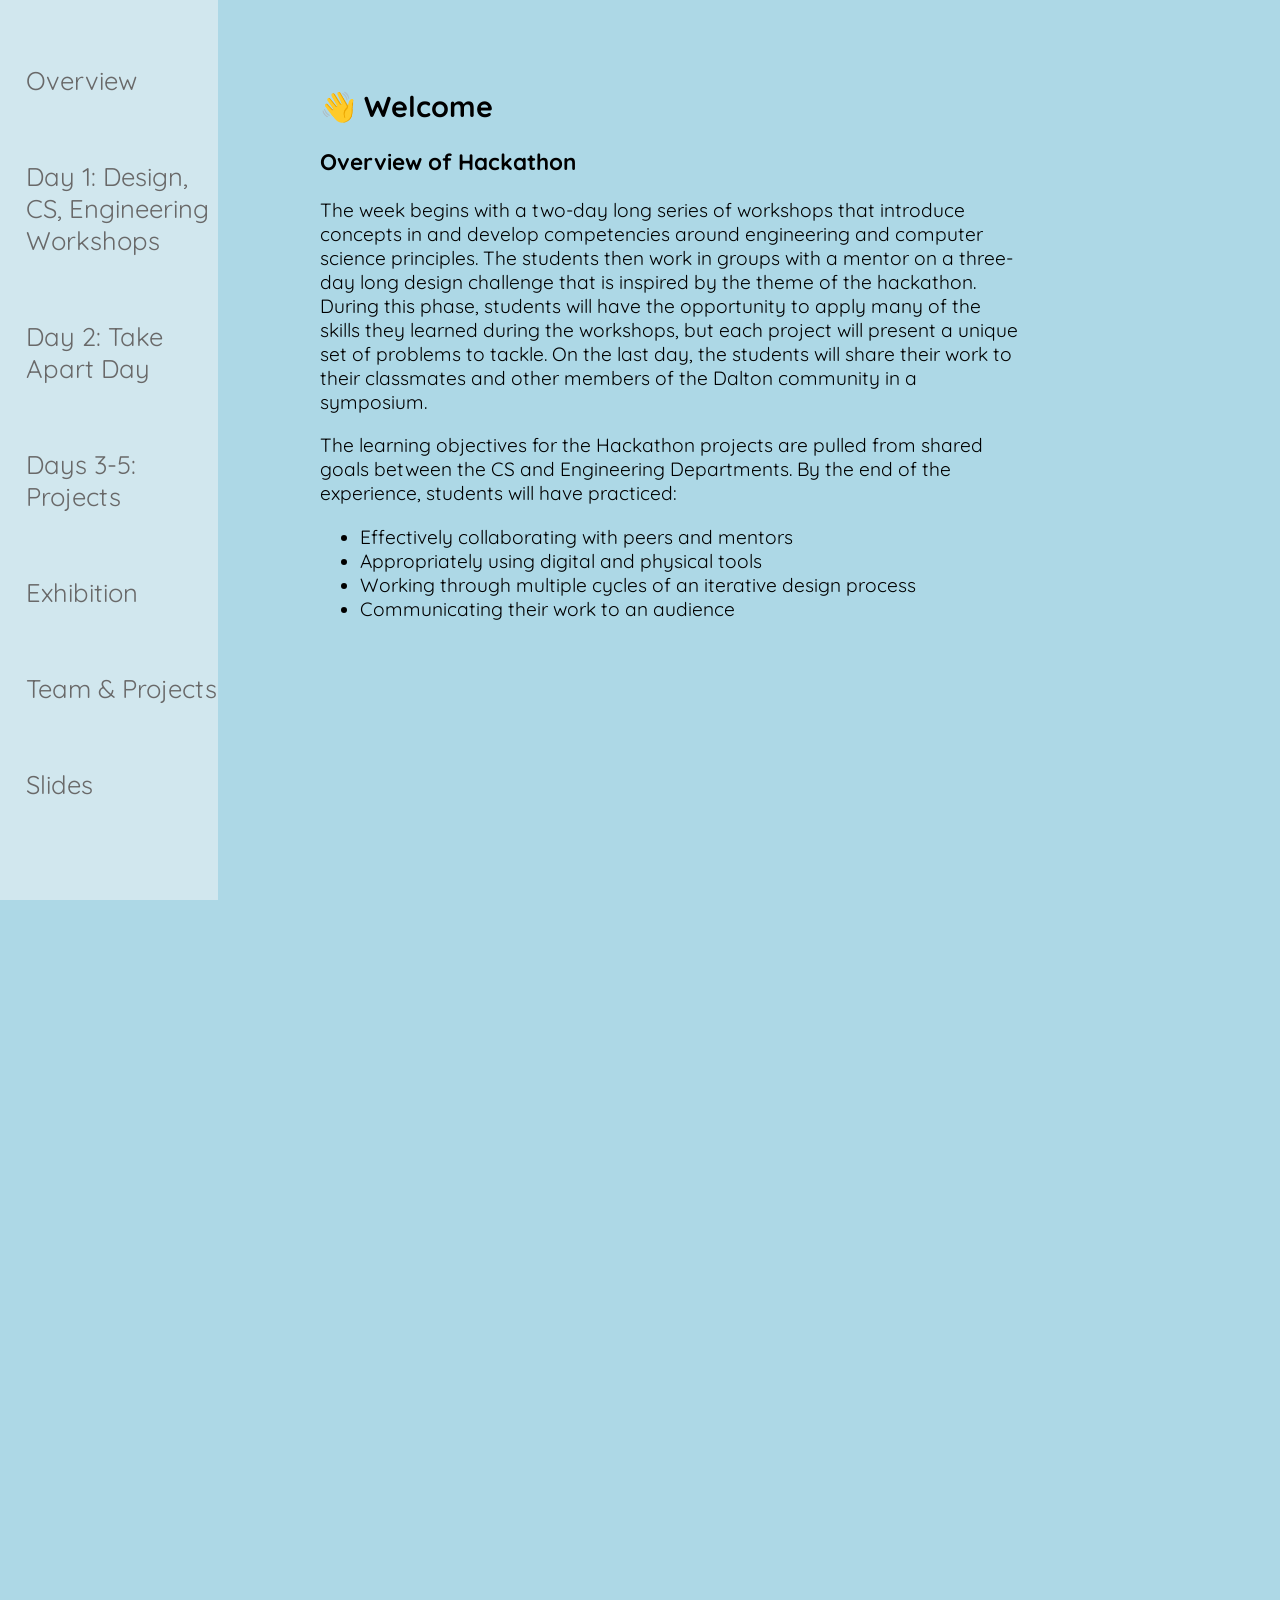
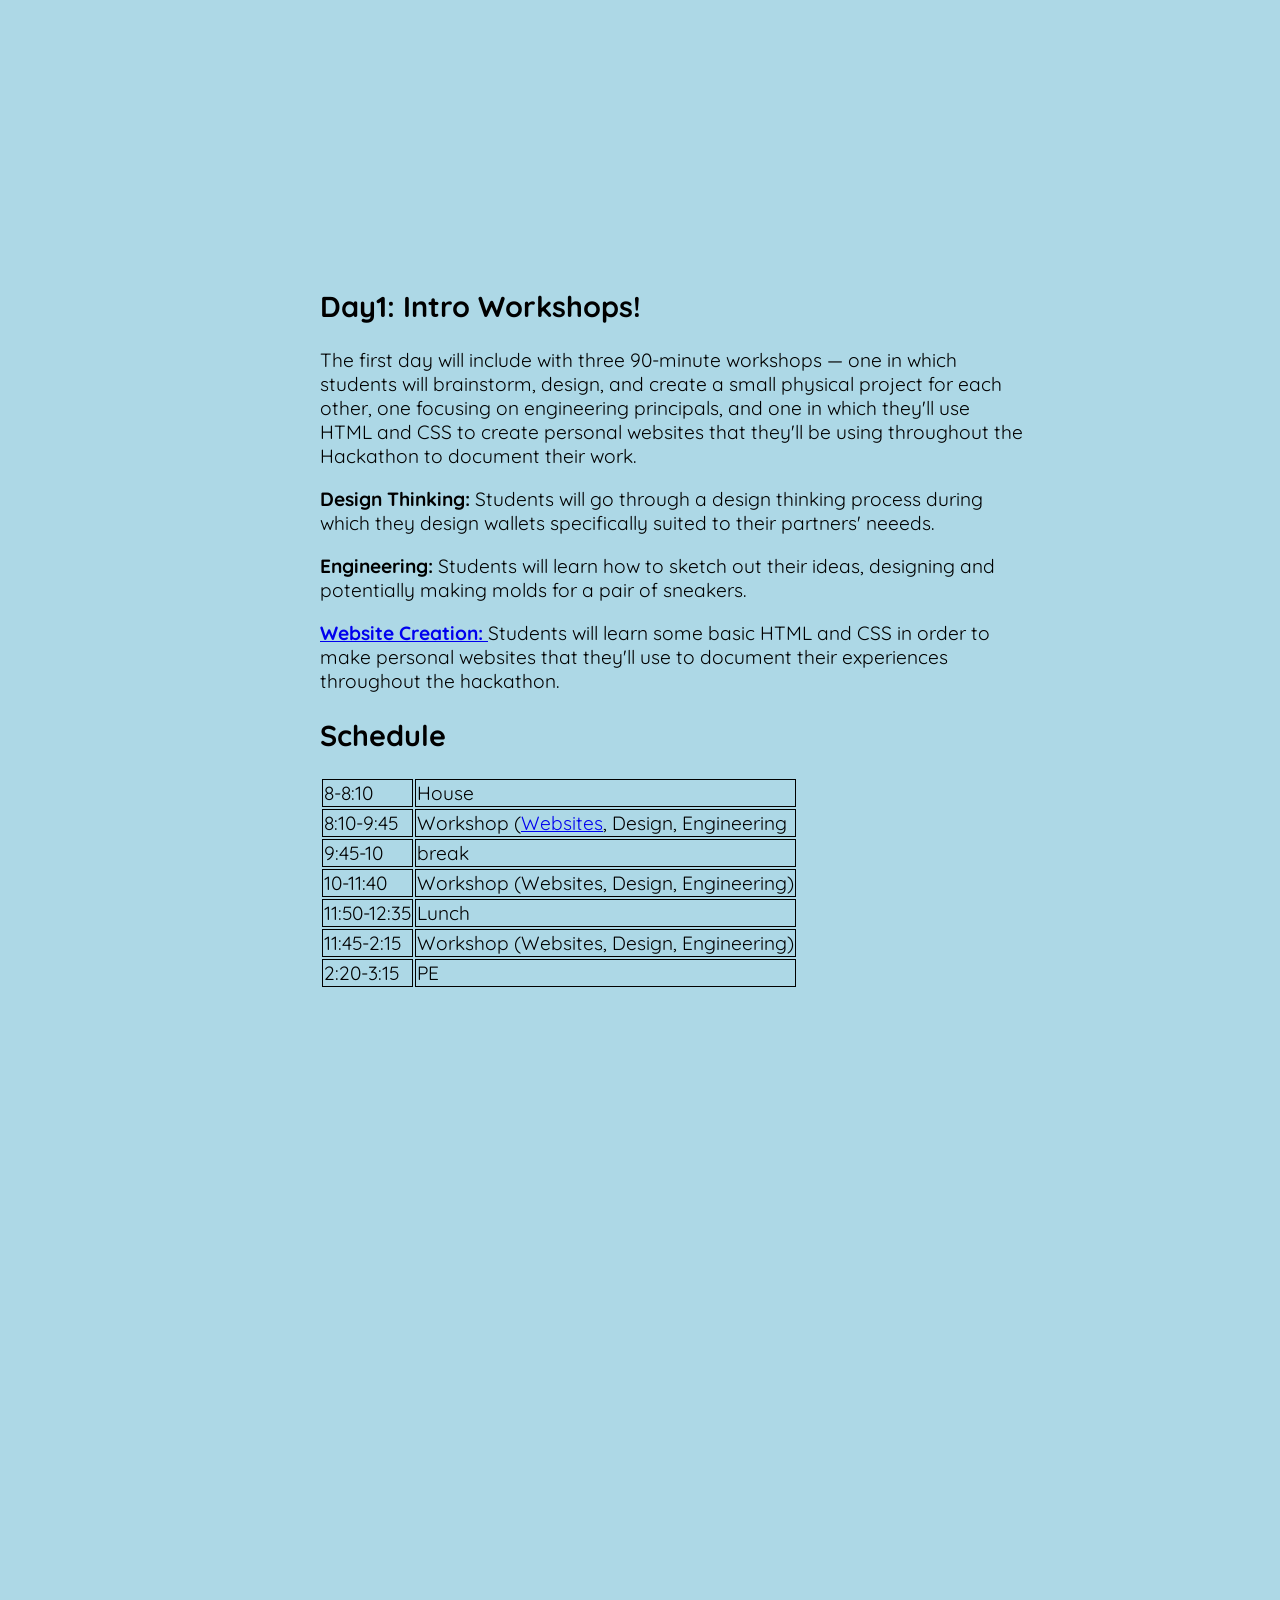
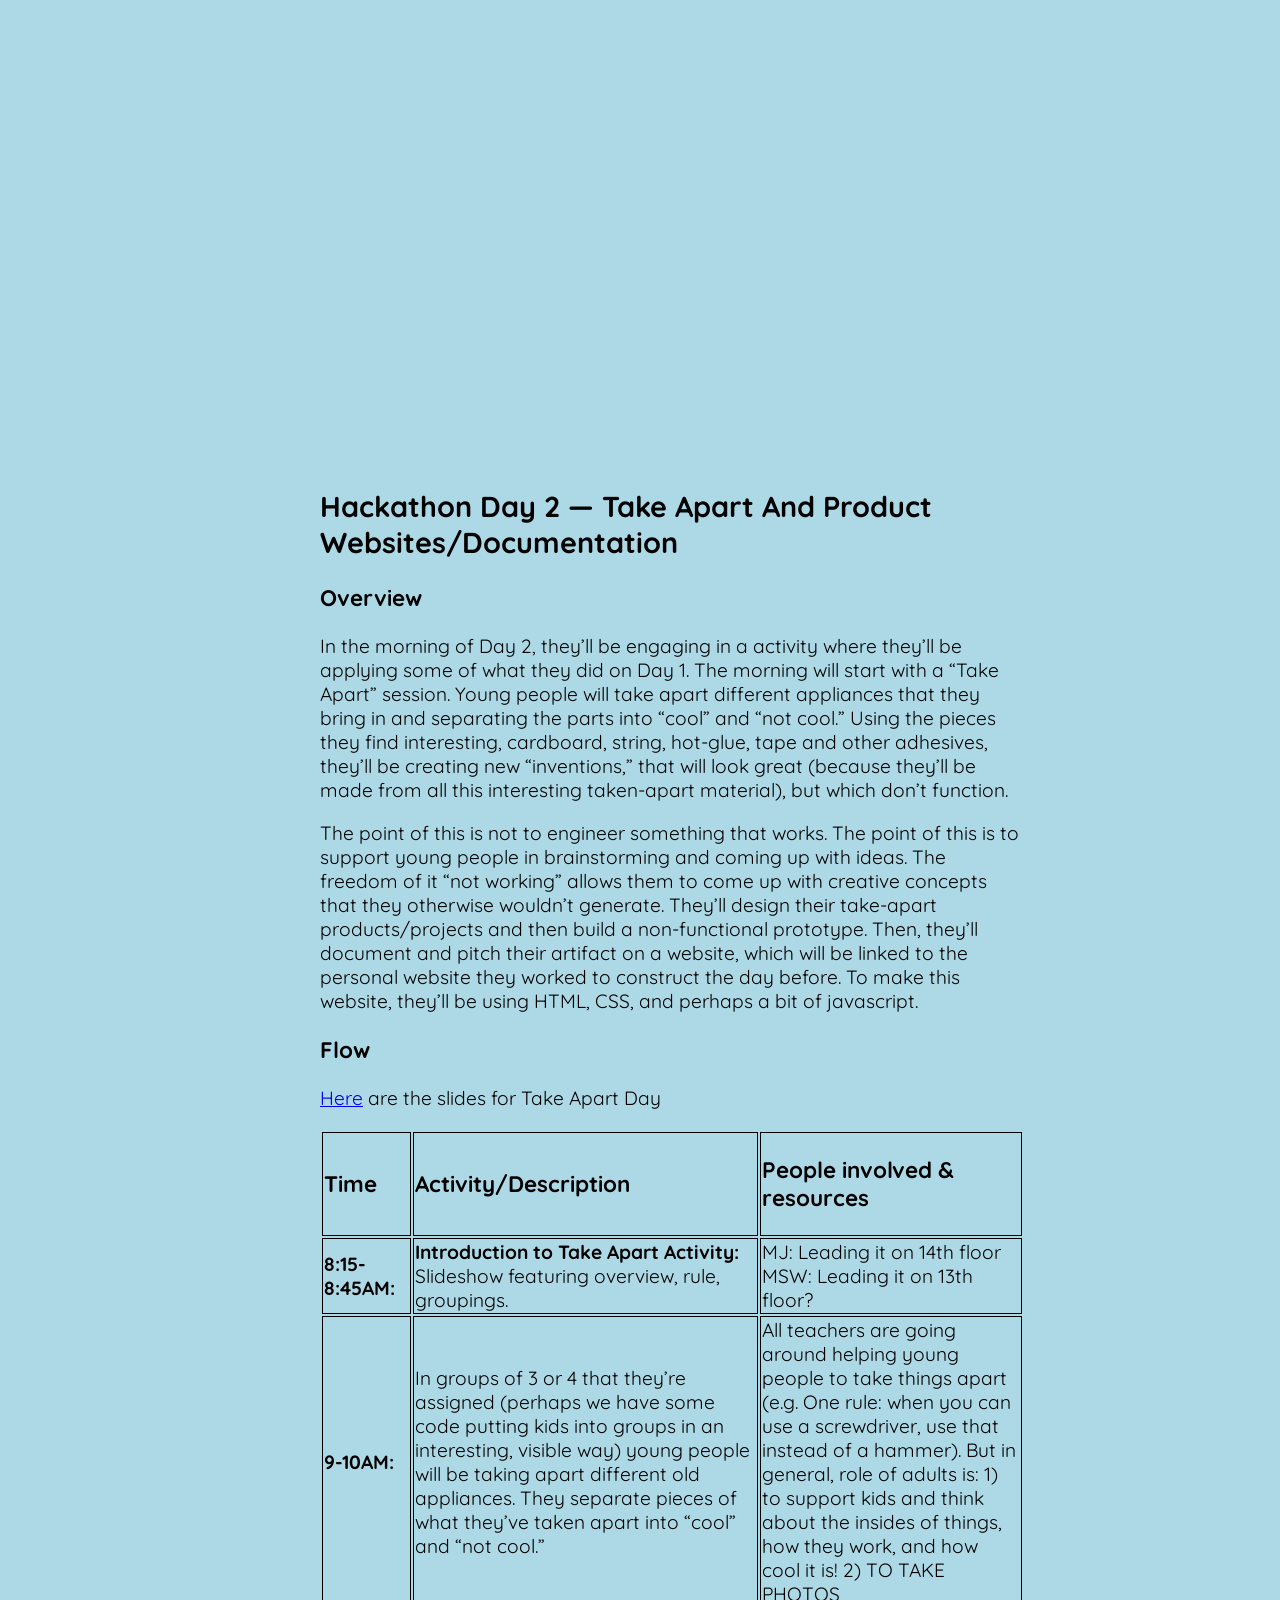
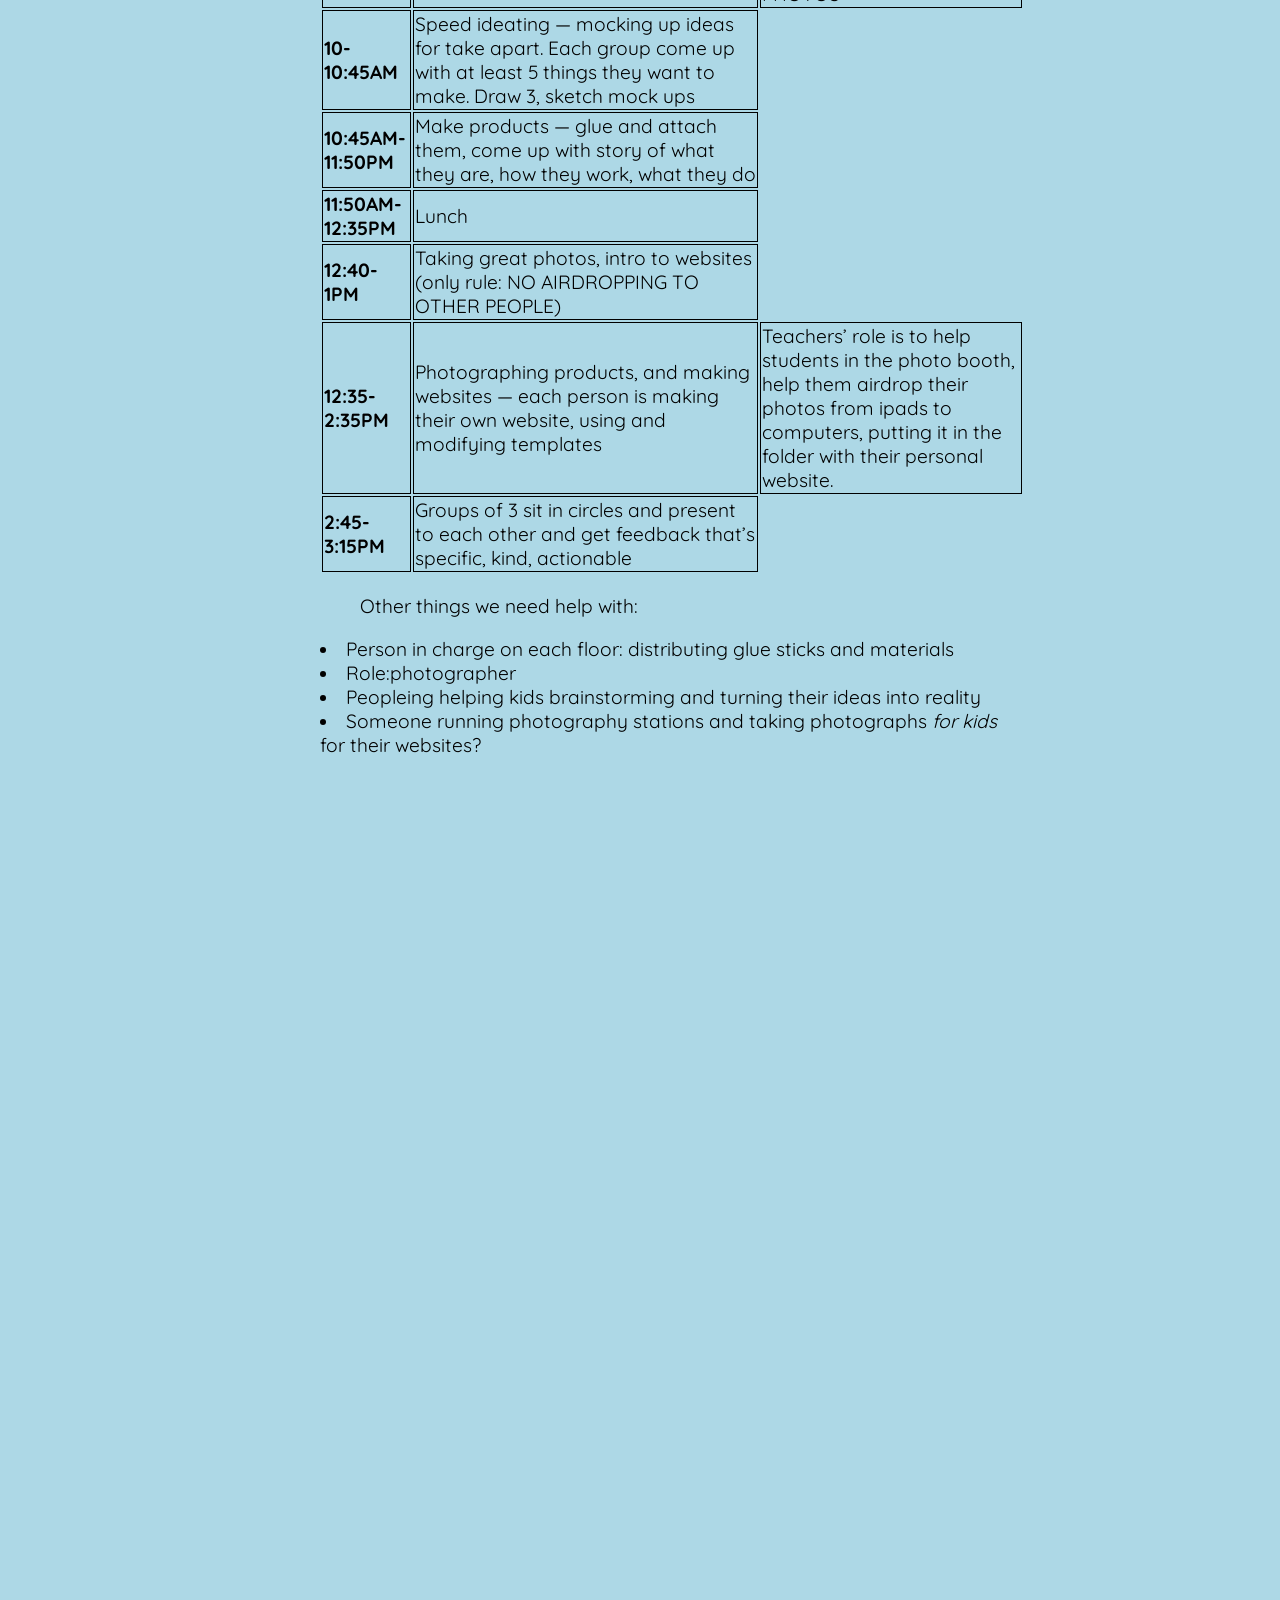
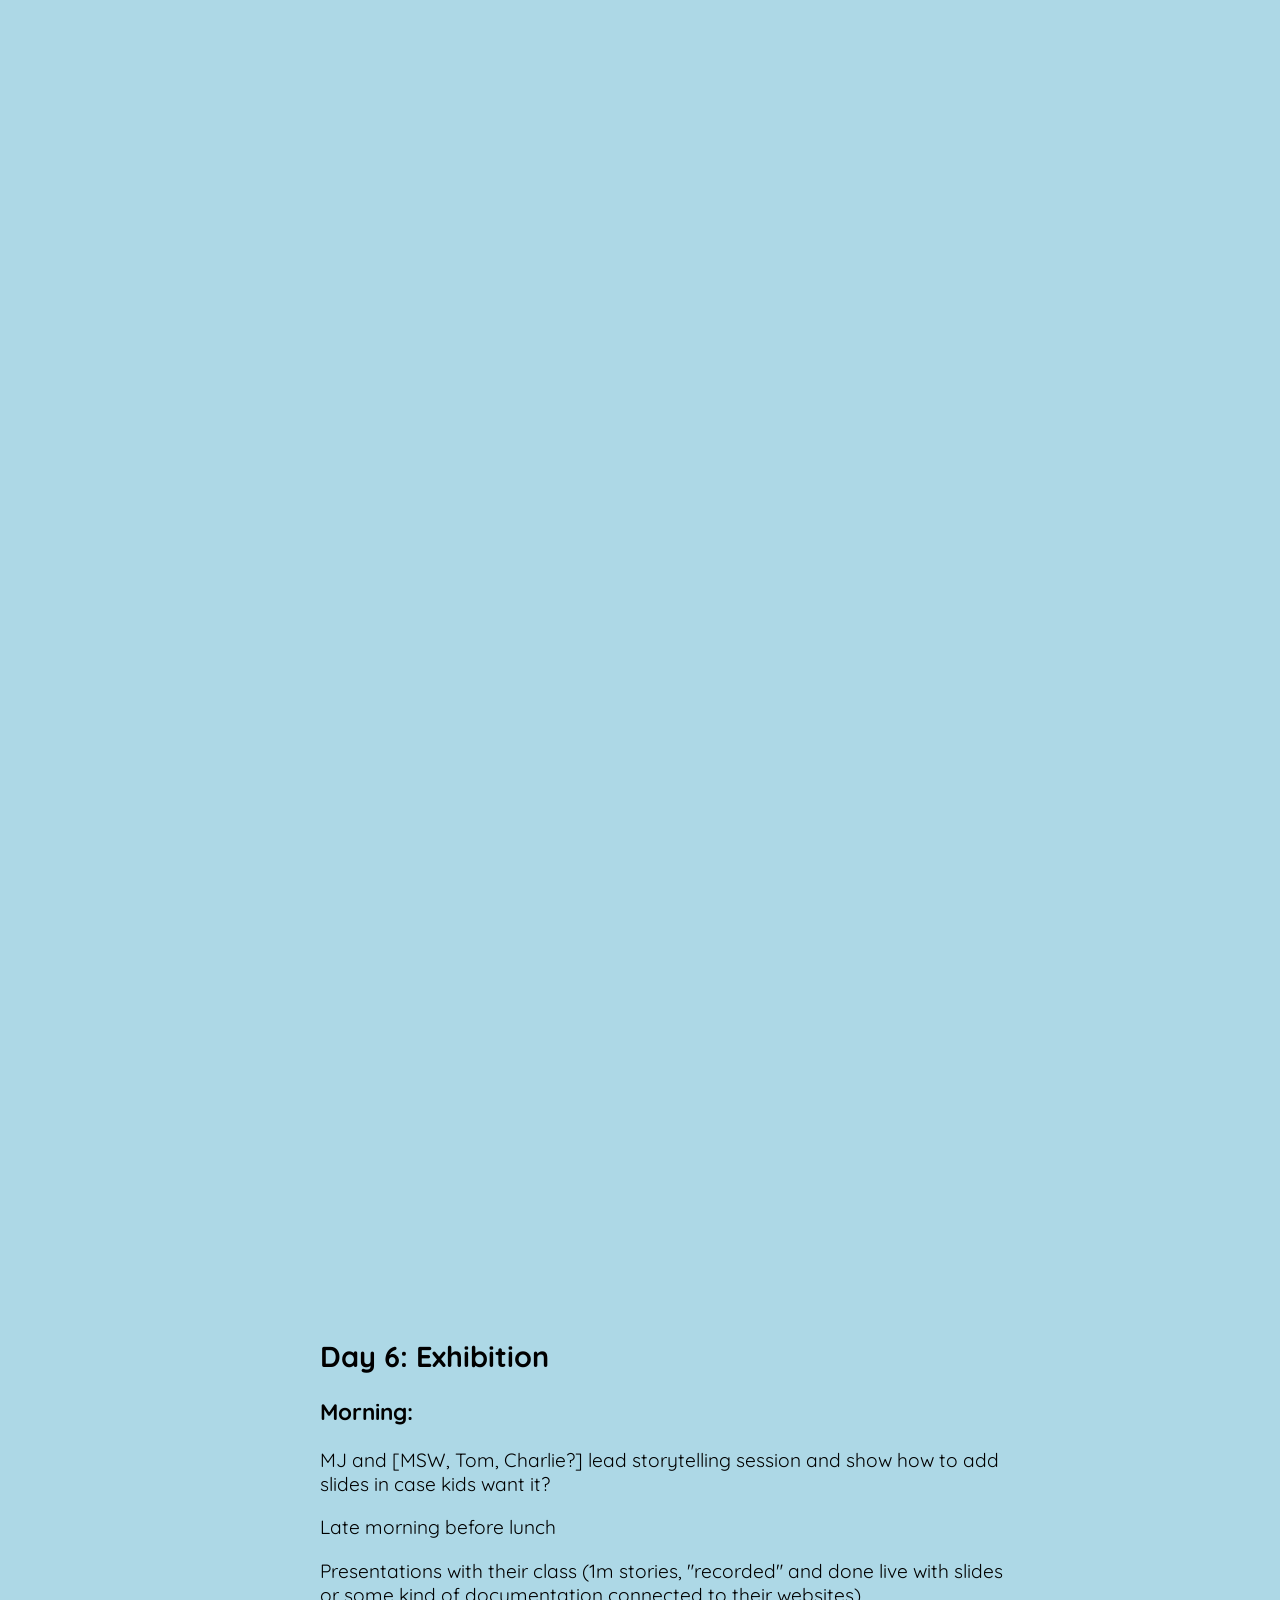
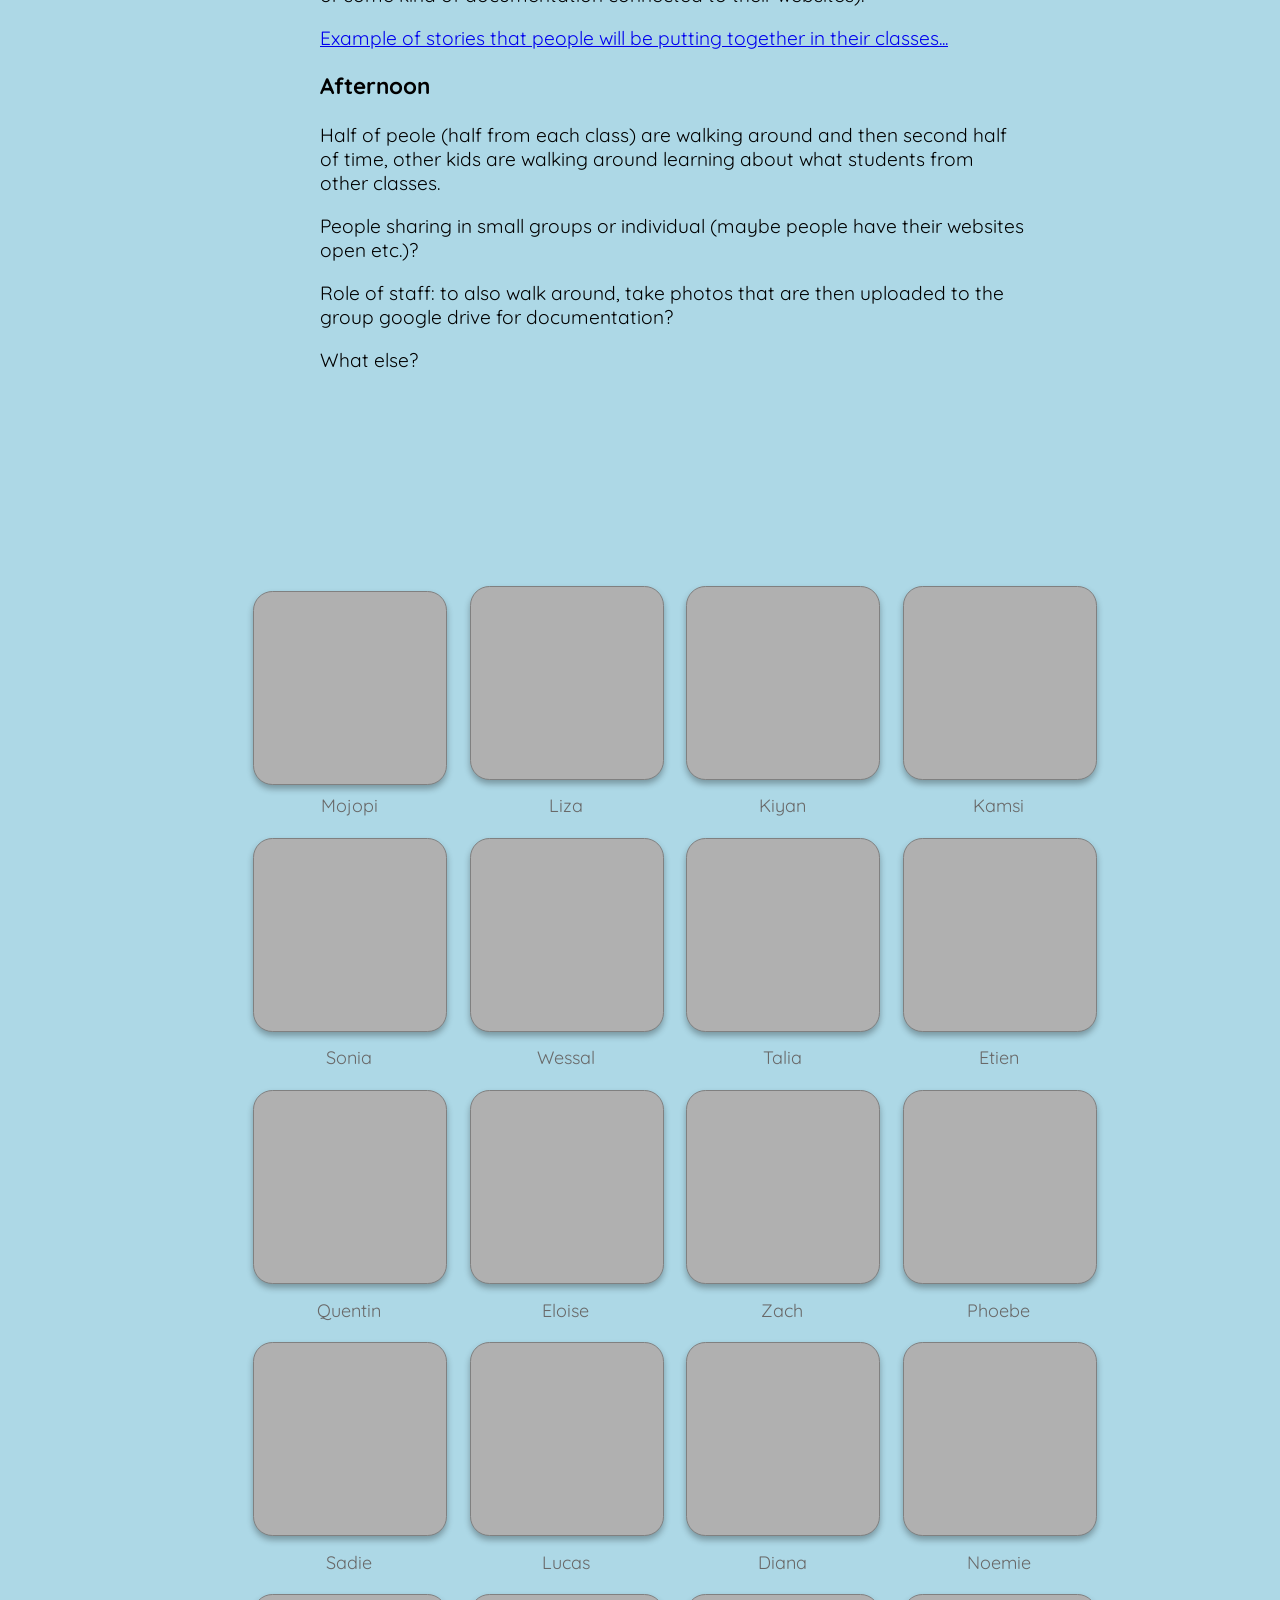
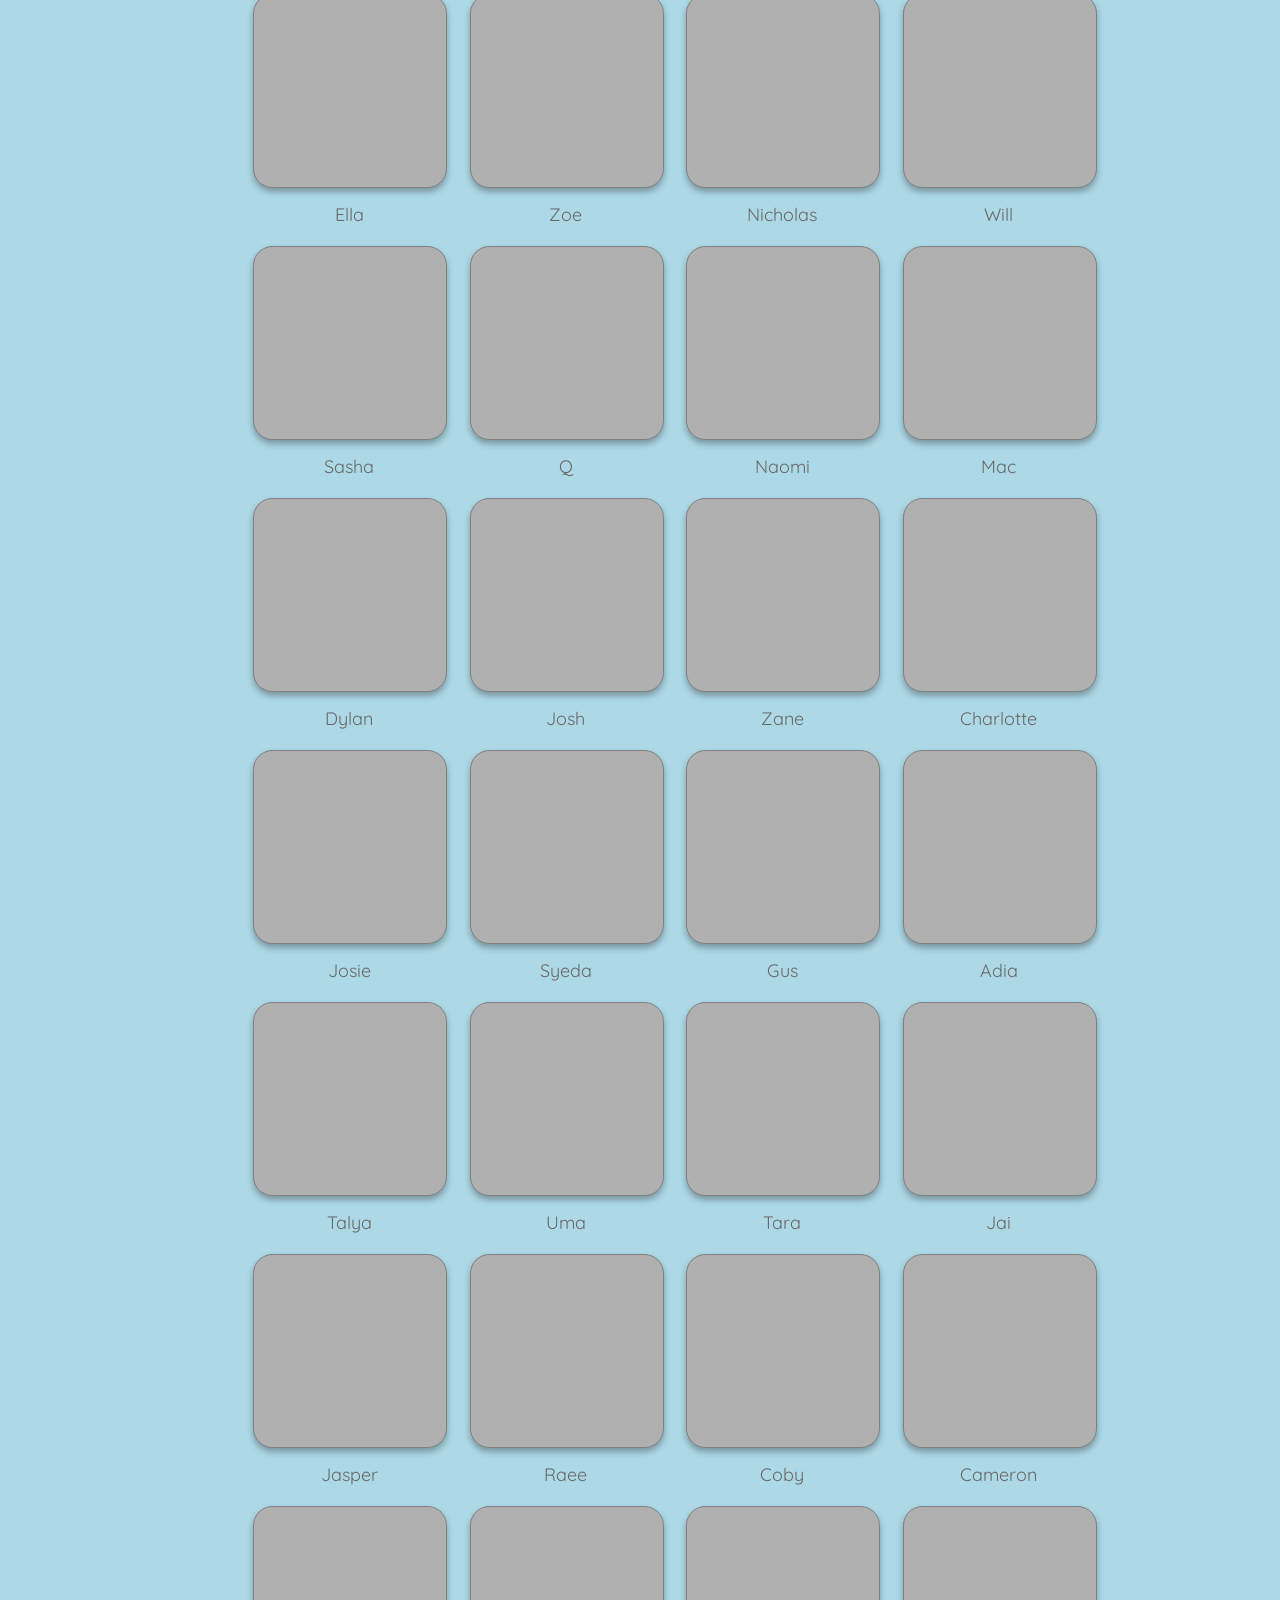
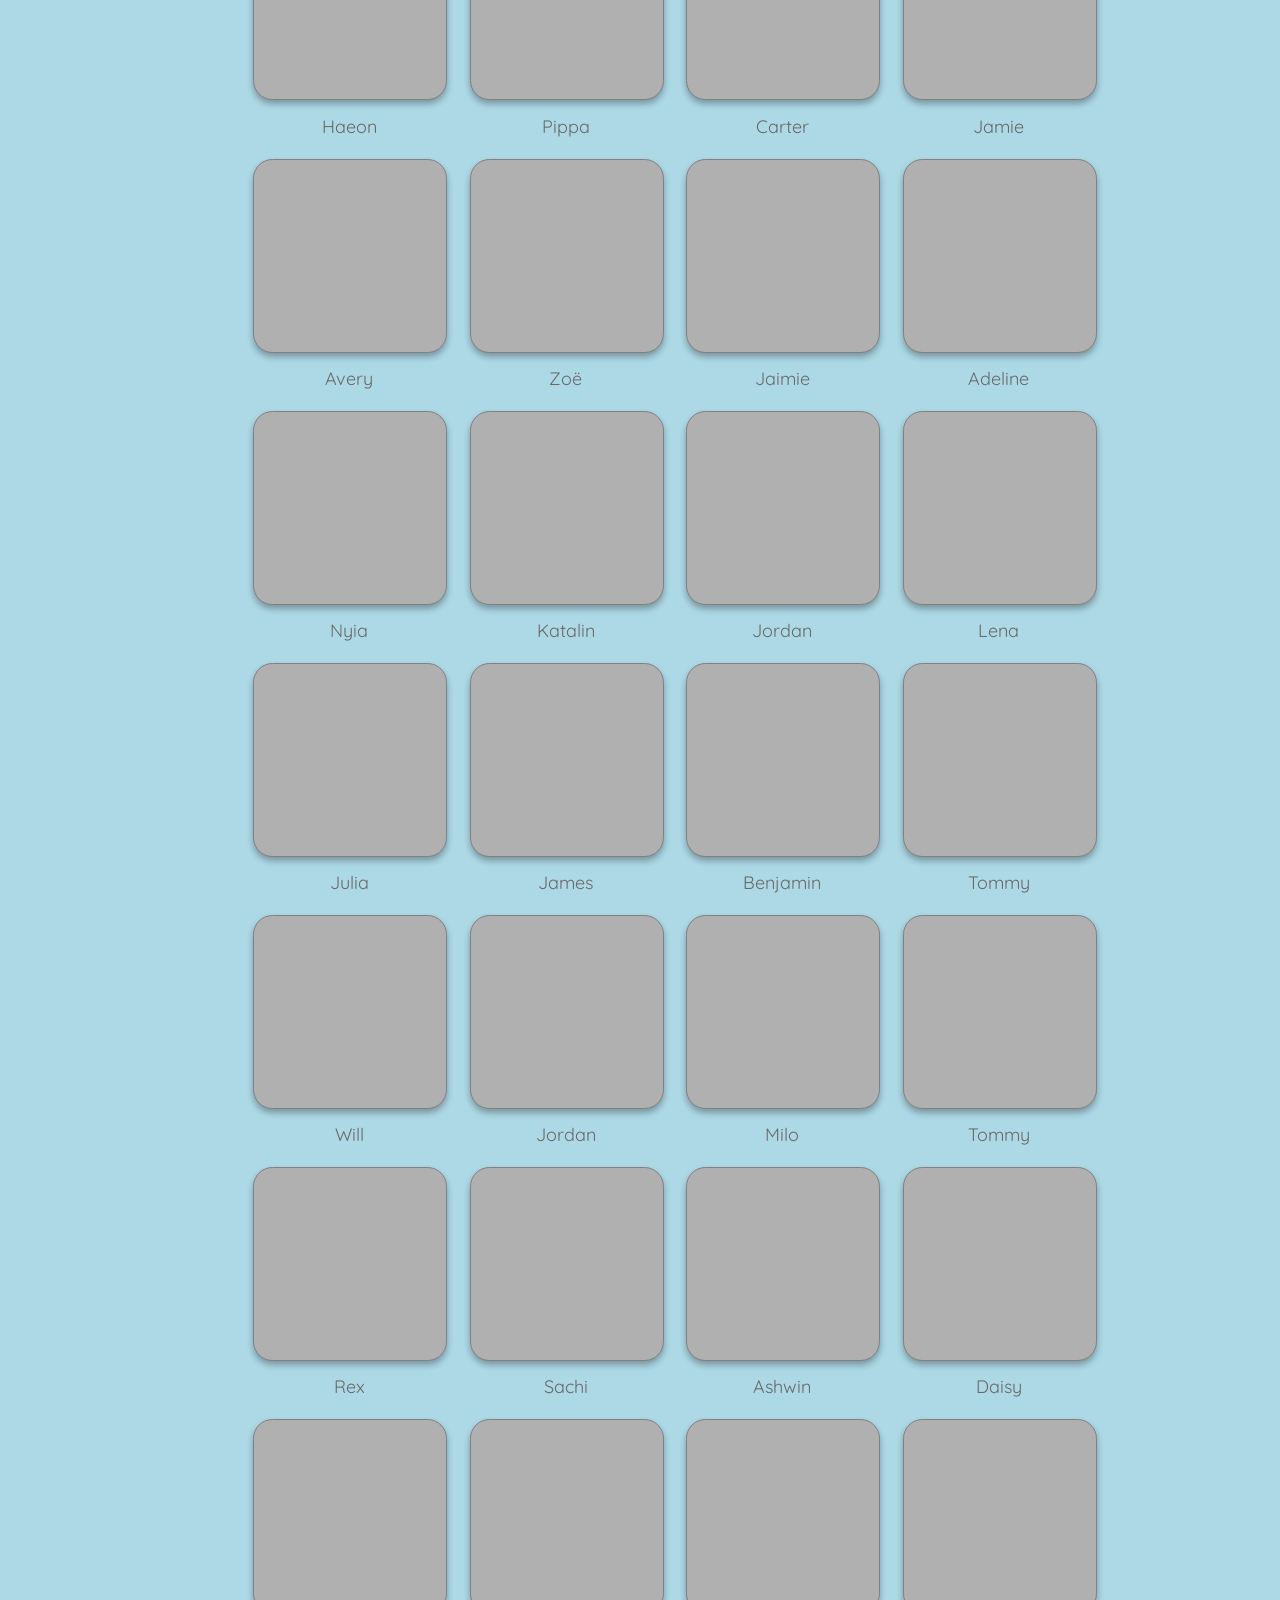
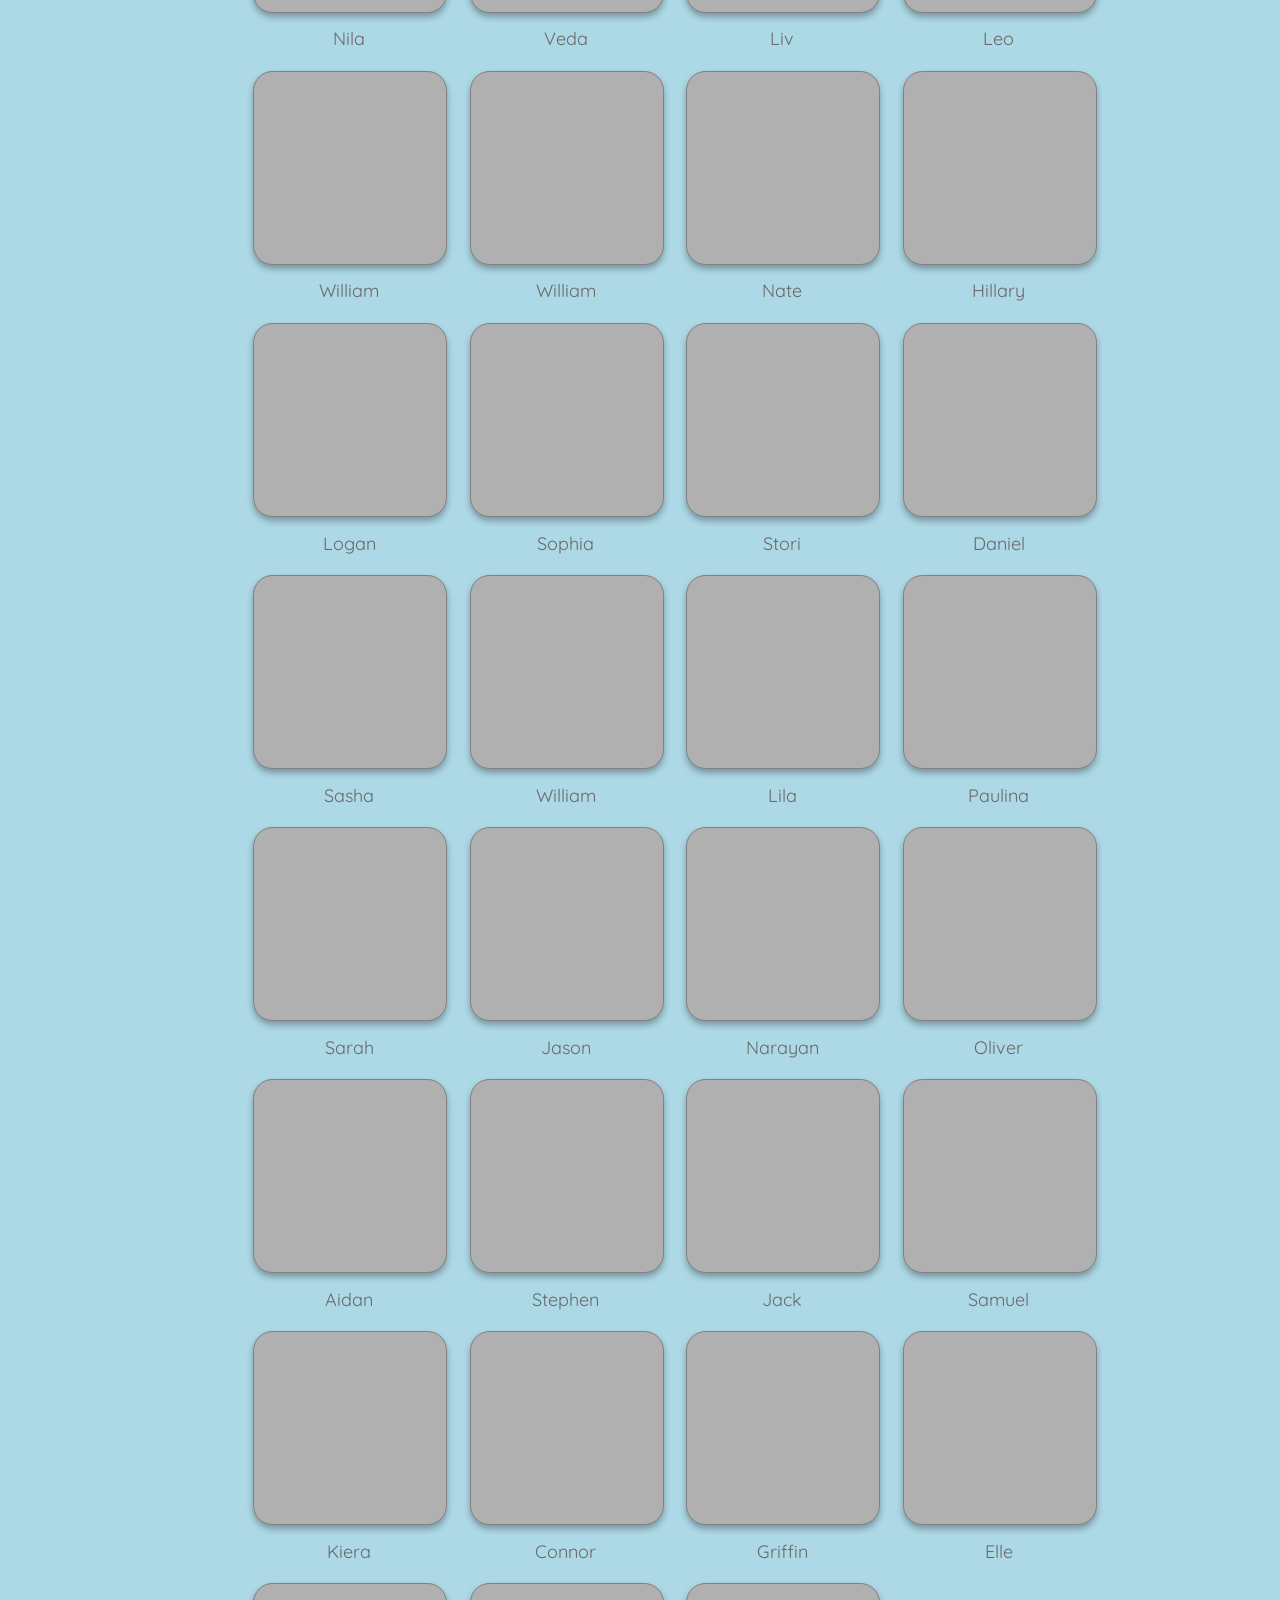
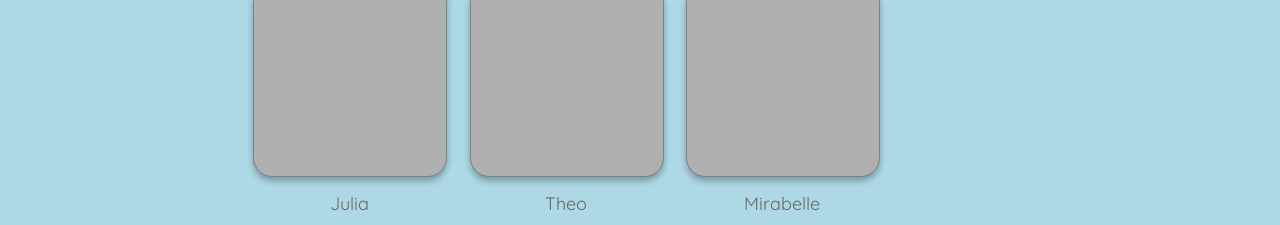
==== commit 87eedf60: "updating slides, website templates, etc." ====
--- a/index.html
+++ b/index.html
@@ -125,6 +125,8 @@
                 In the morning of Day 2, they’ll be engaging in a activity where they’ll be applying some of what they did on Day 1. The morning will start with a “Take Apart” session. Young people will take apart different appliances that they bring in and separating the parts into “cool” and “not cool.” Using the pieces they find interesting, cardboard, string, hot-glue, tape and other adhesives, they’ll be creating new “inventions,” that will look great (because they’ll be made from all this interesting taken-apart material), but which don’t function. </p>
             <p>The point of this is not to engineer something that works. The point of this is to support young people in brainstorming and coming up with ideas. The freedom of it “not working” allows them to come up with creative concepts that they otherwise wouldn’t generate. They’ll design their take-apart products/projects and then build a non-functional prototype. Then, they’ll document and pitch their artifact on a website, which will be linked to the personal website they worked to construct the day before. To make this website, they’ll be using HTML, CSS, and perhaps a bit of javascript.</p>
             <h3>Flow</h3>
+
+            <p><a href="./slides/index2.html">Here</a> are the slides for Take Apart Day</p>
             <table>
                 <tr>
                     <td>
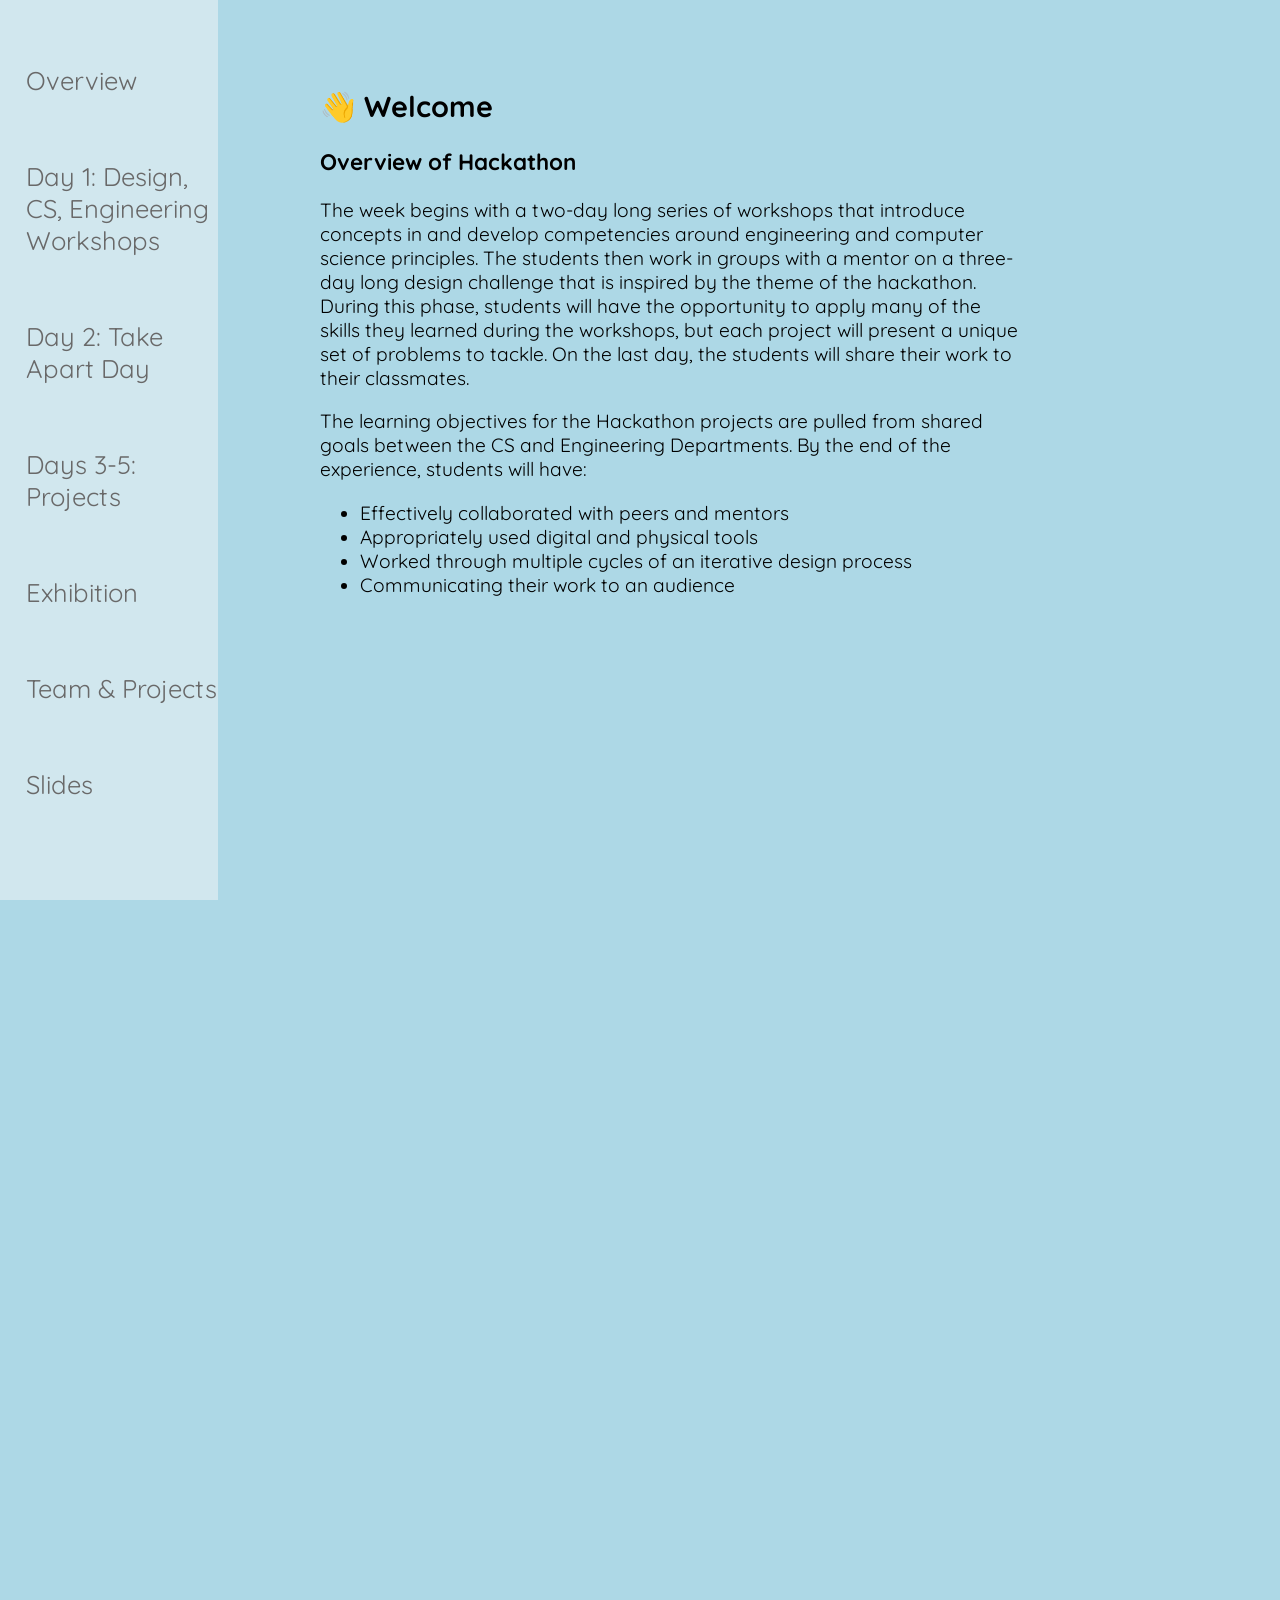
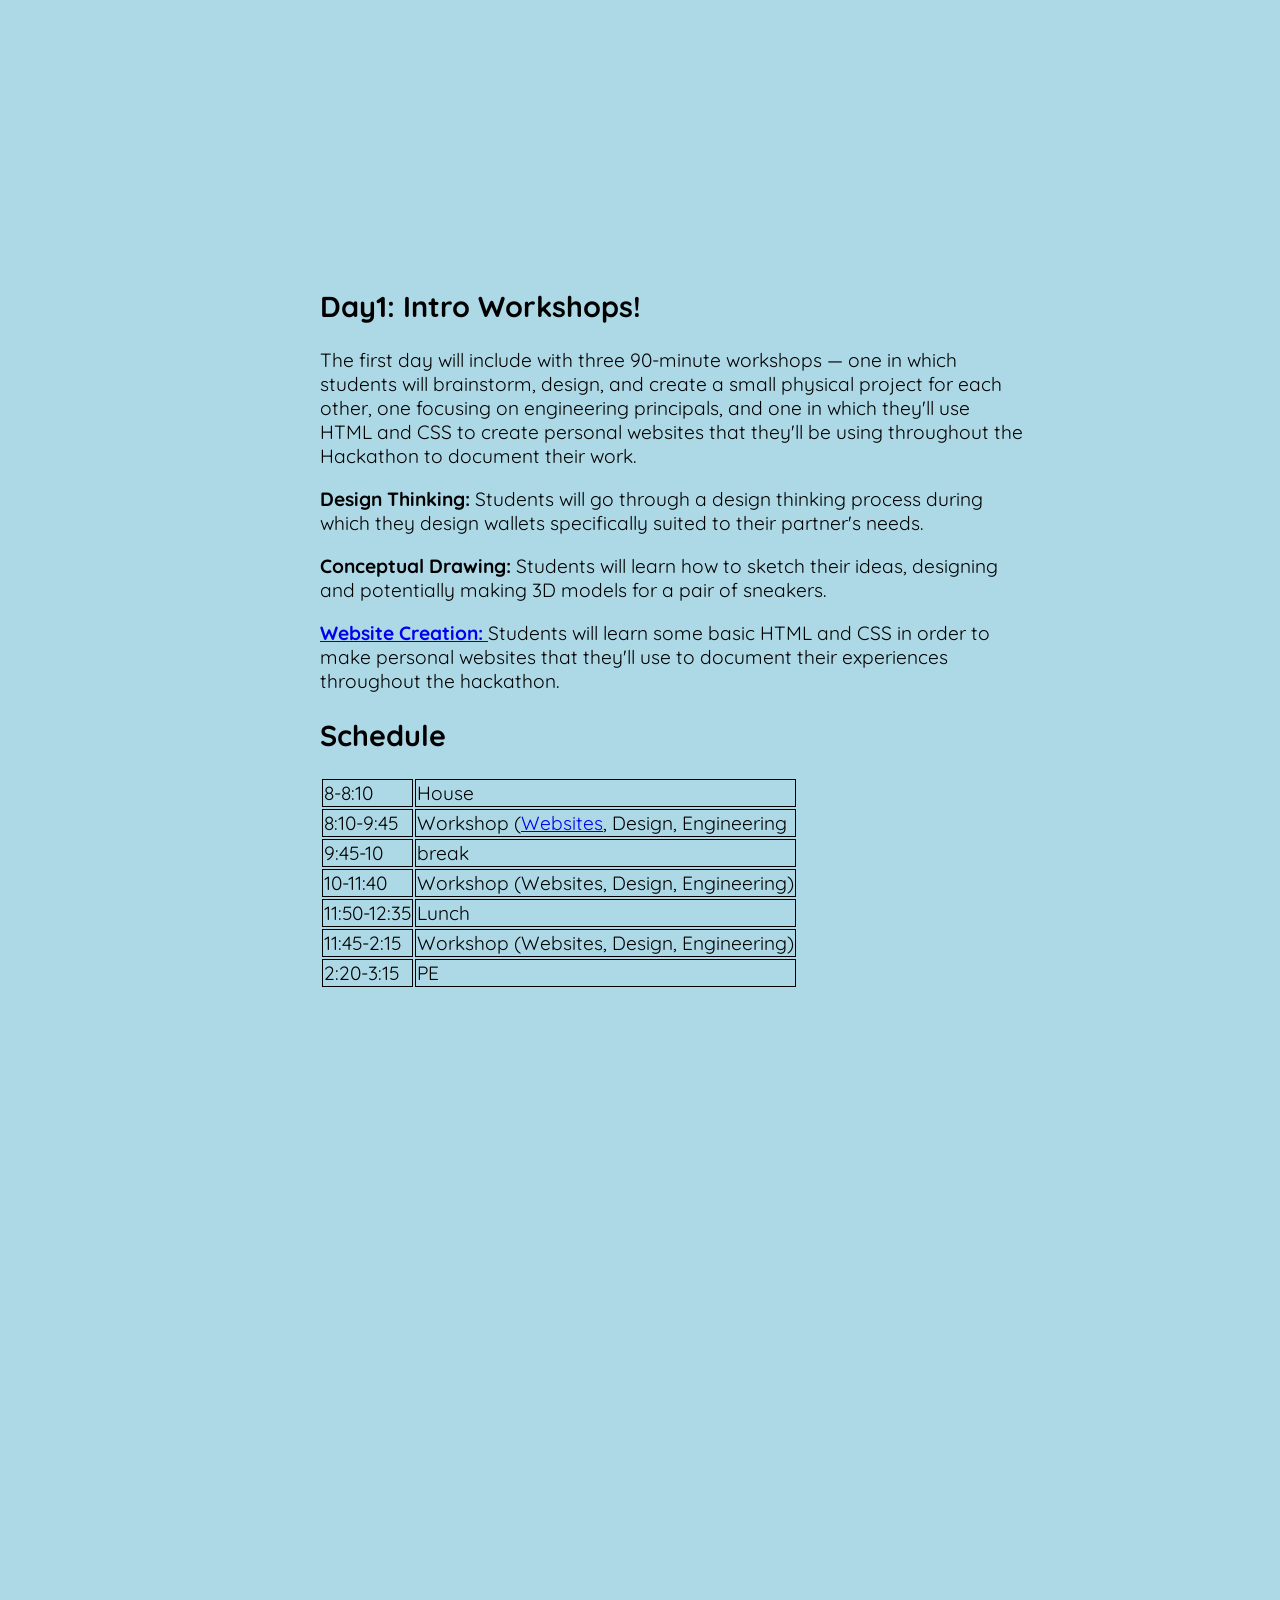
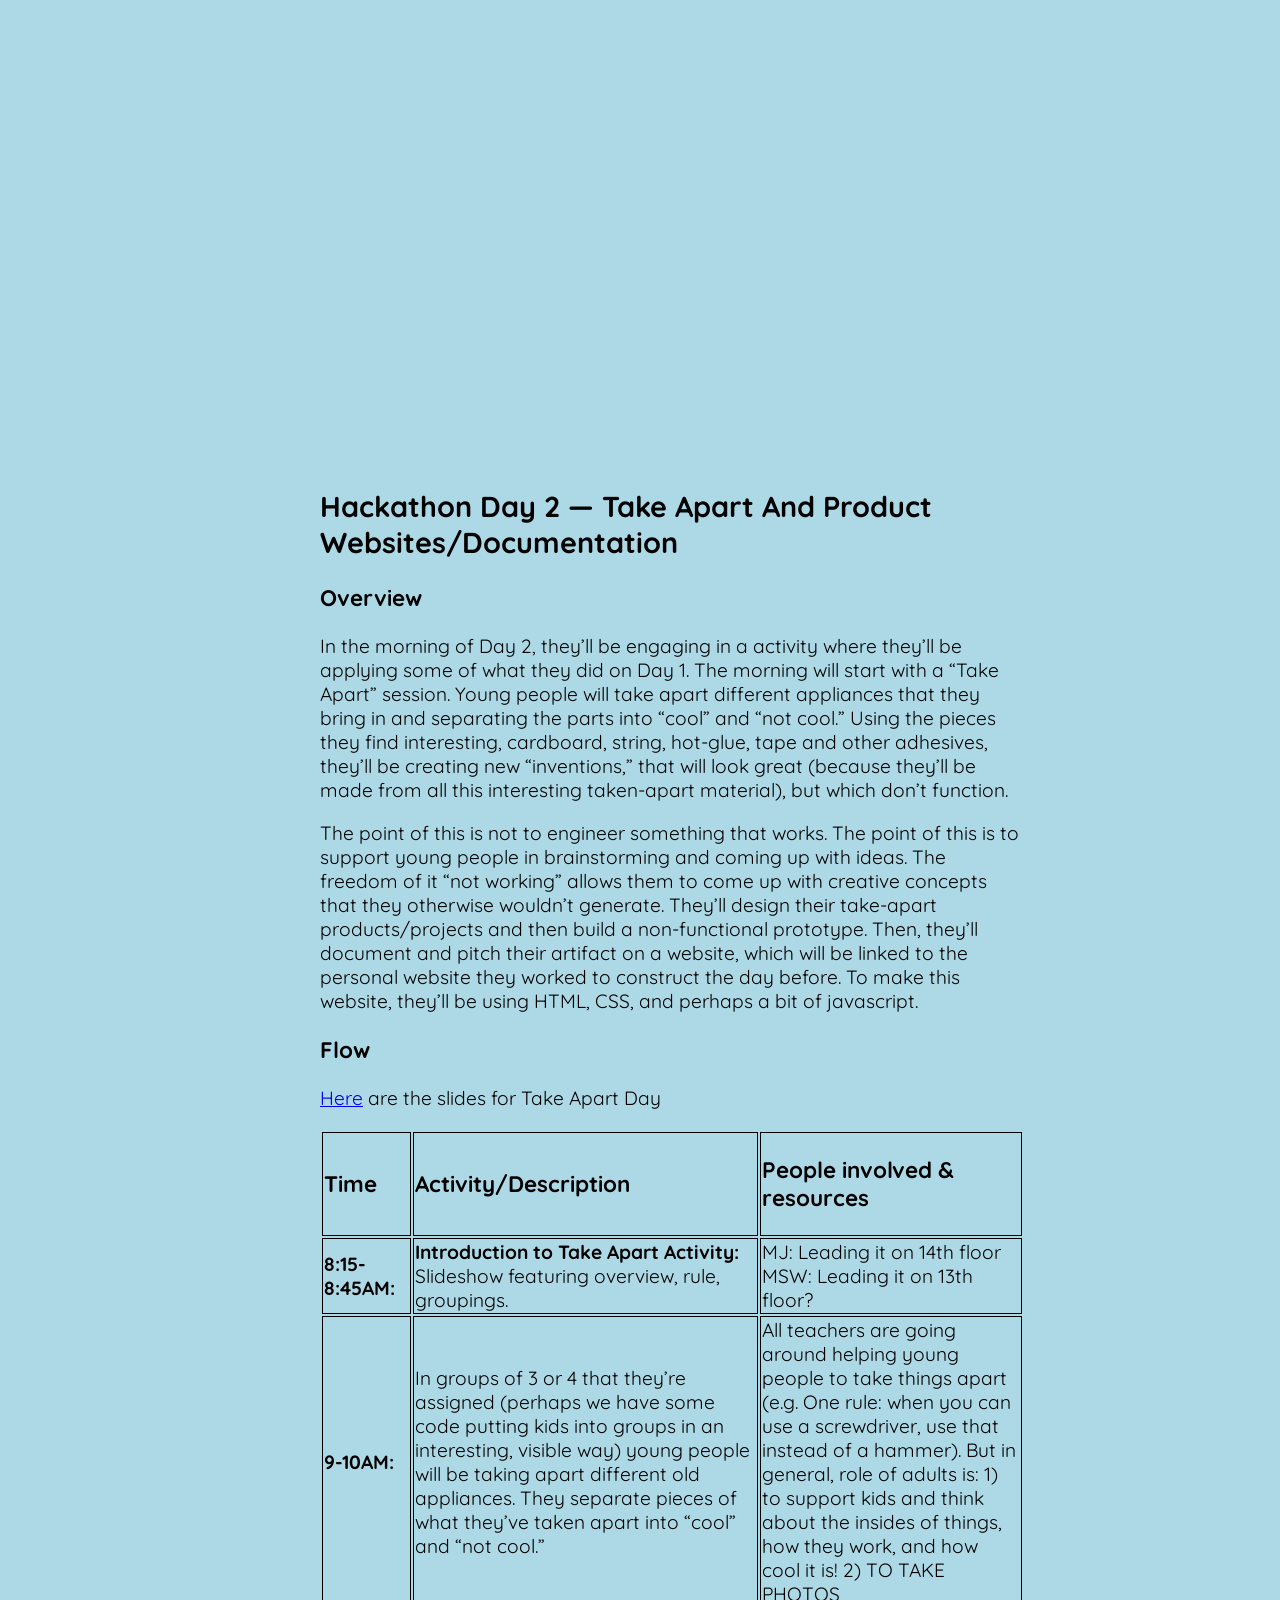
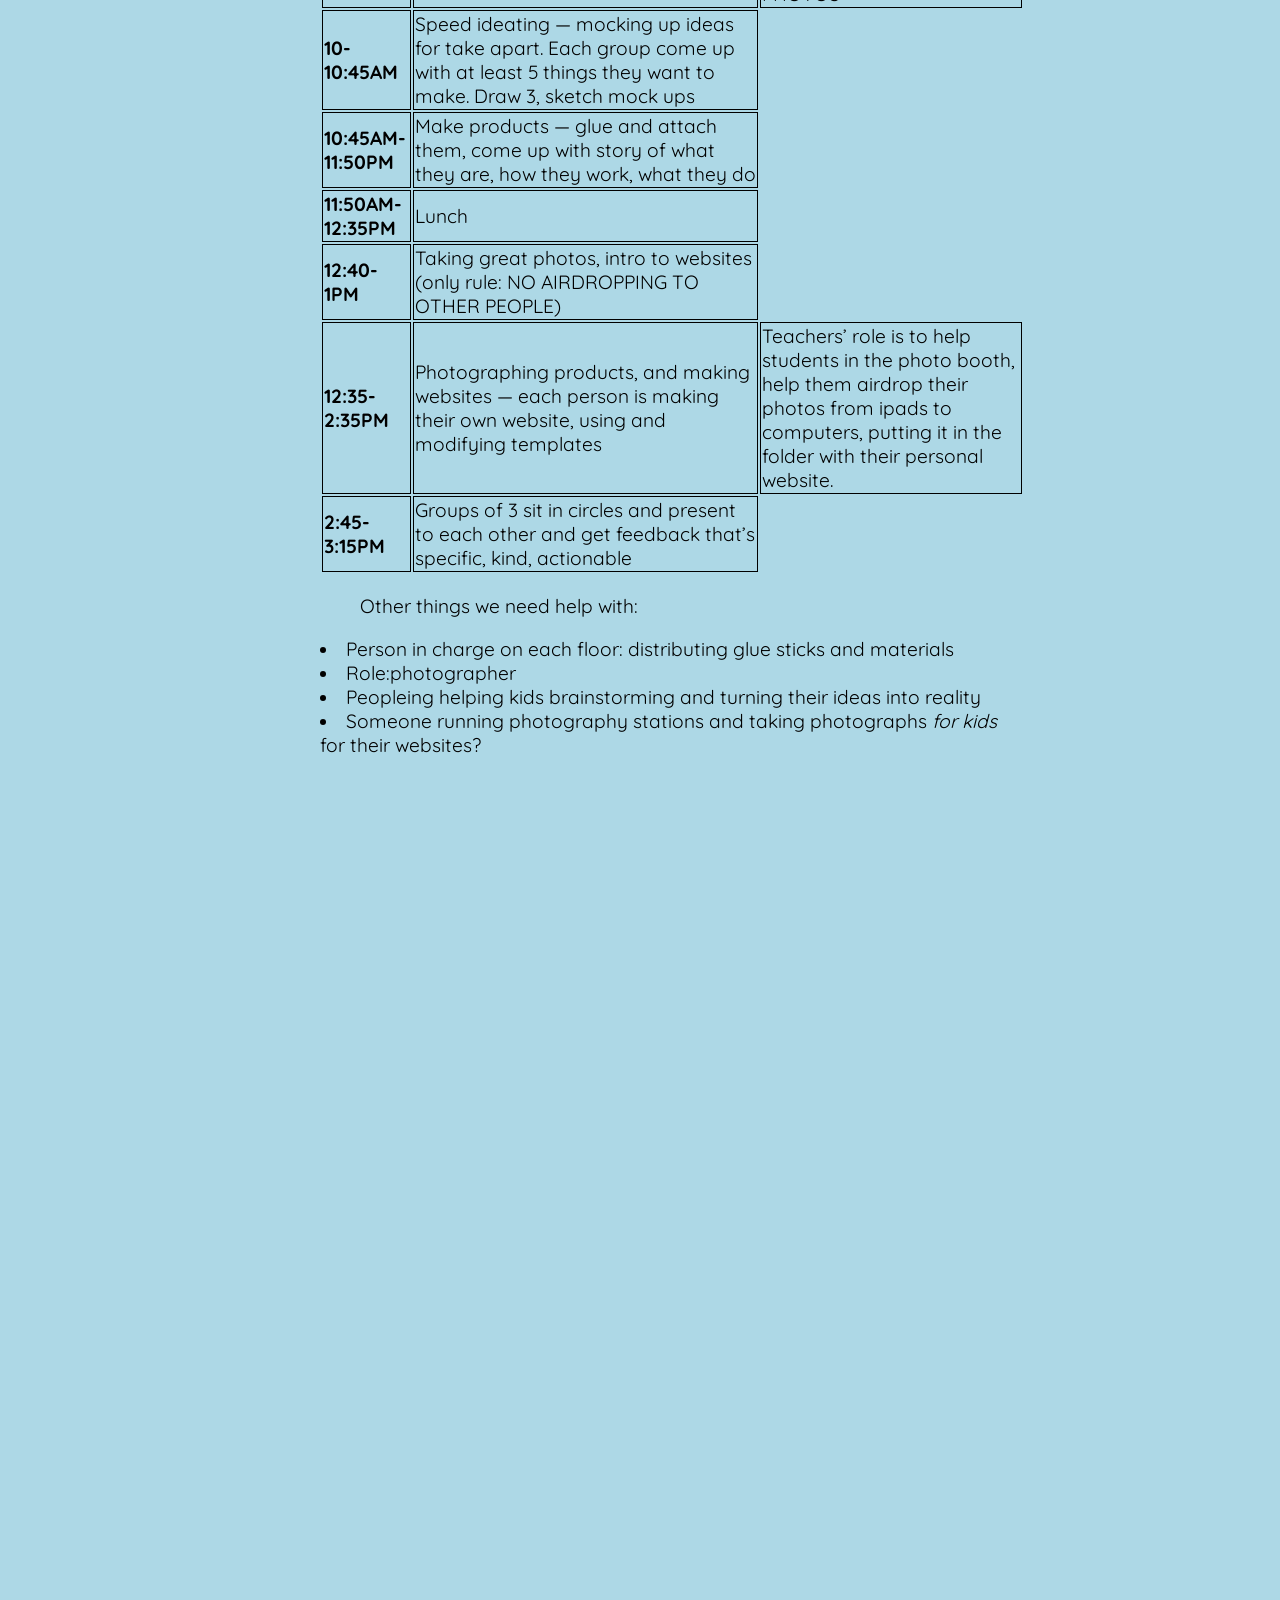
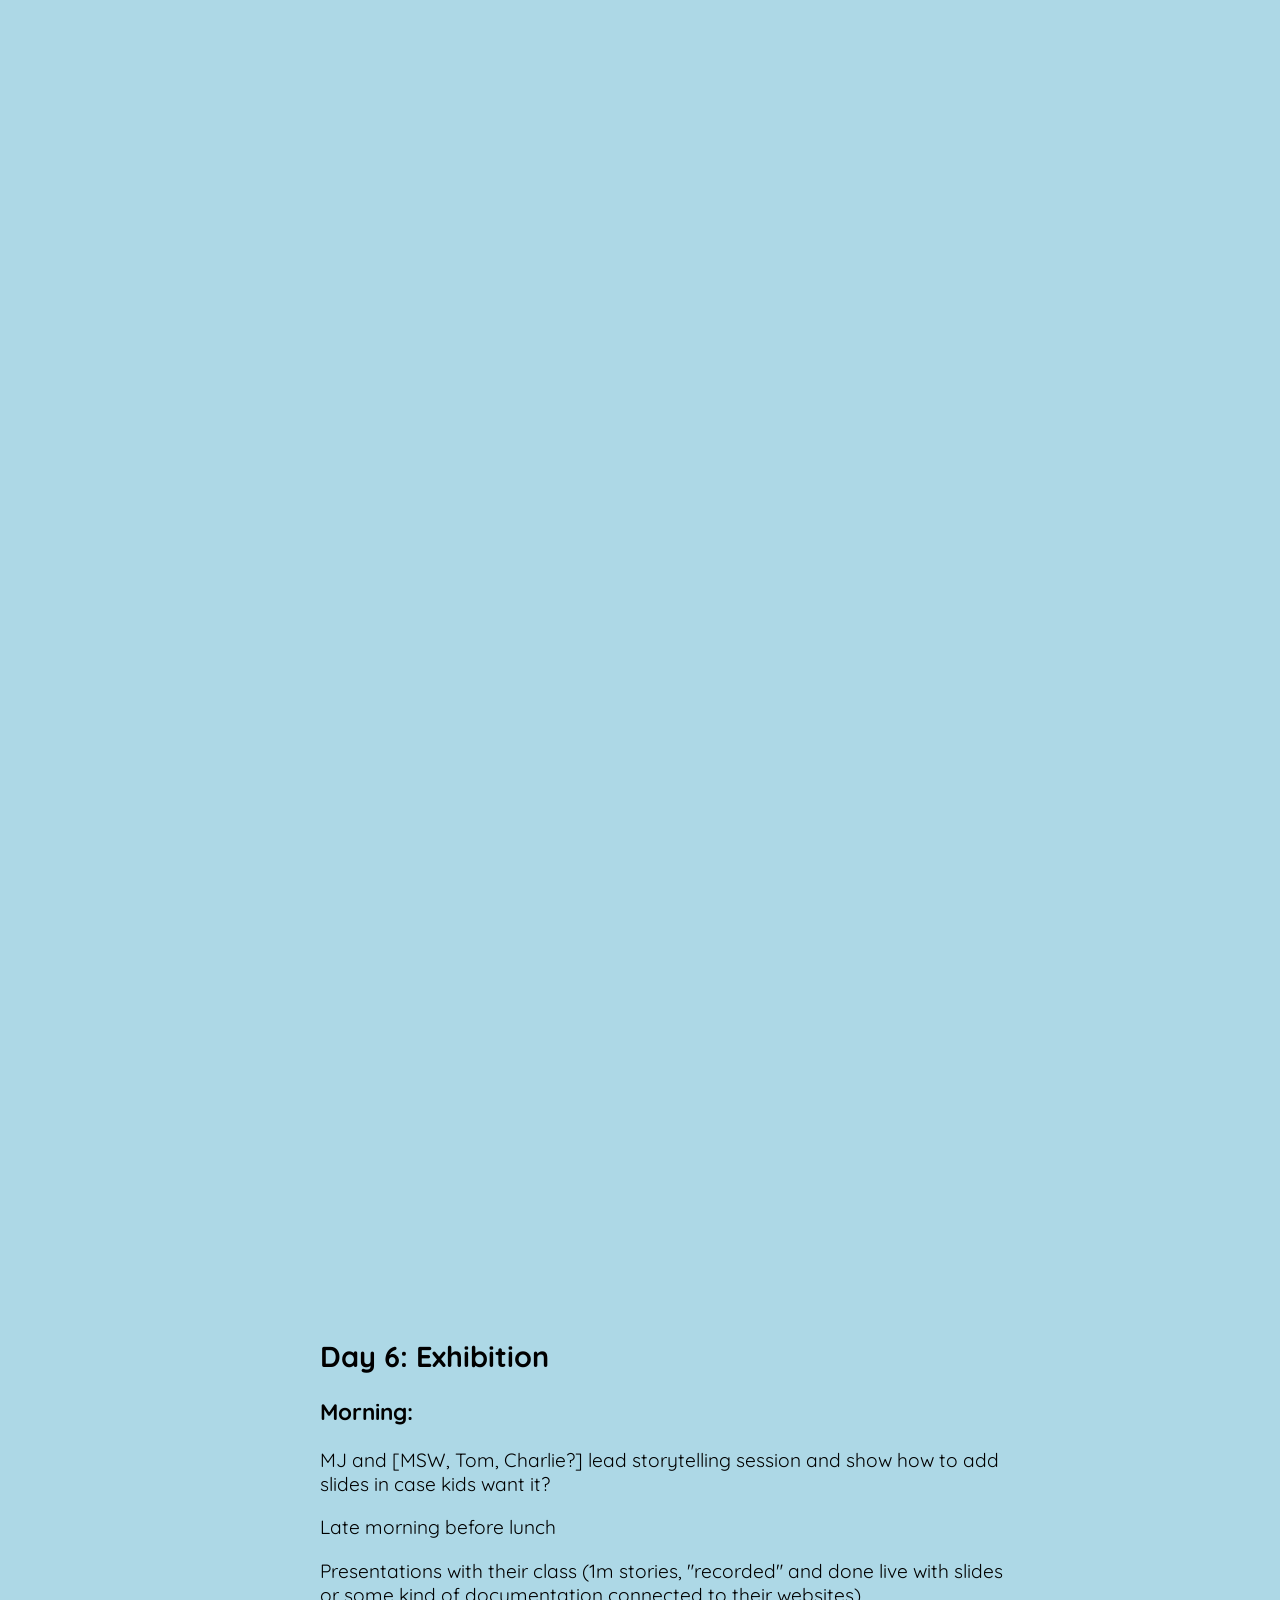
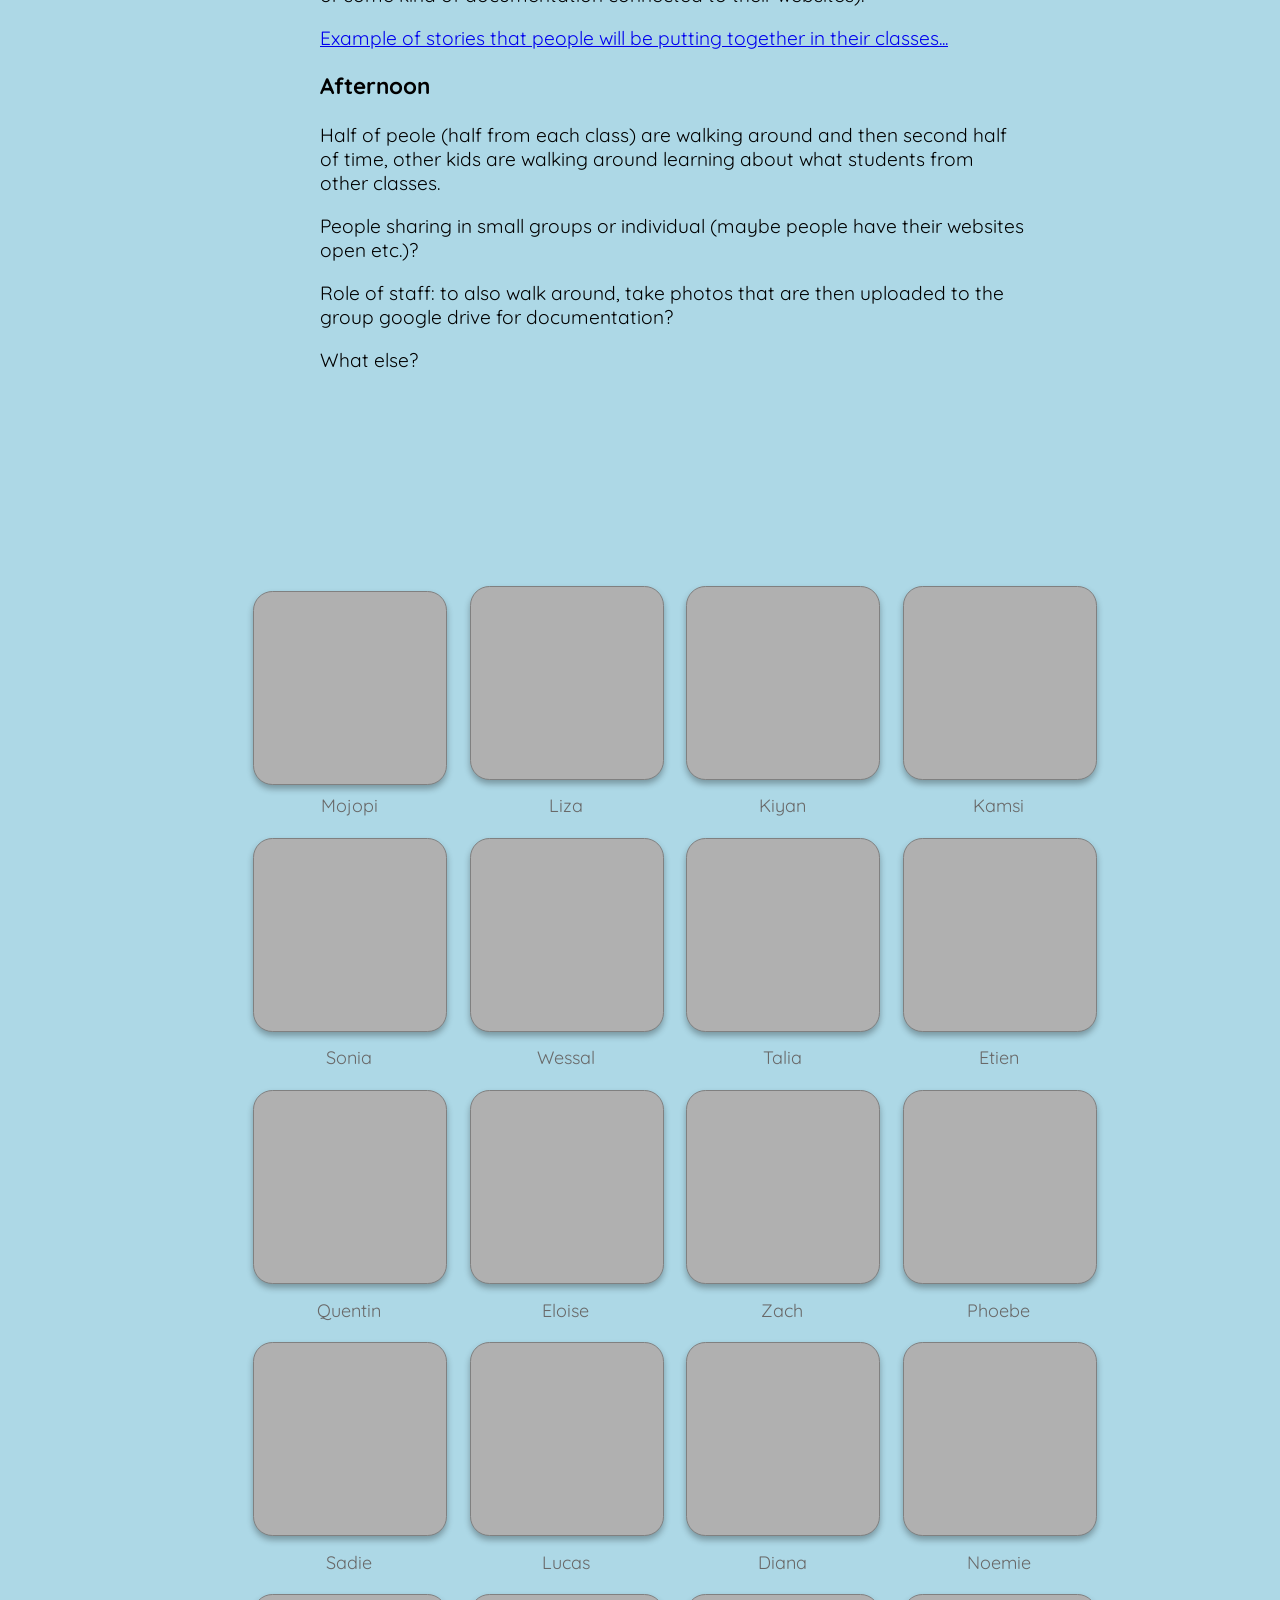
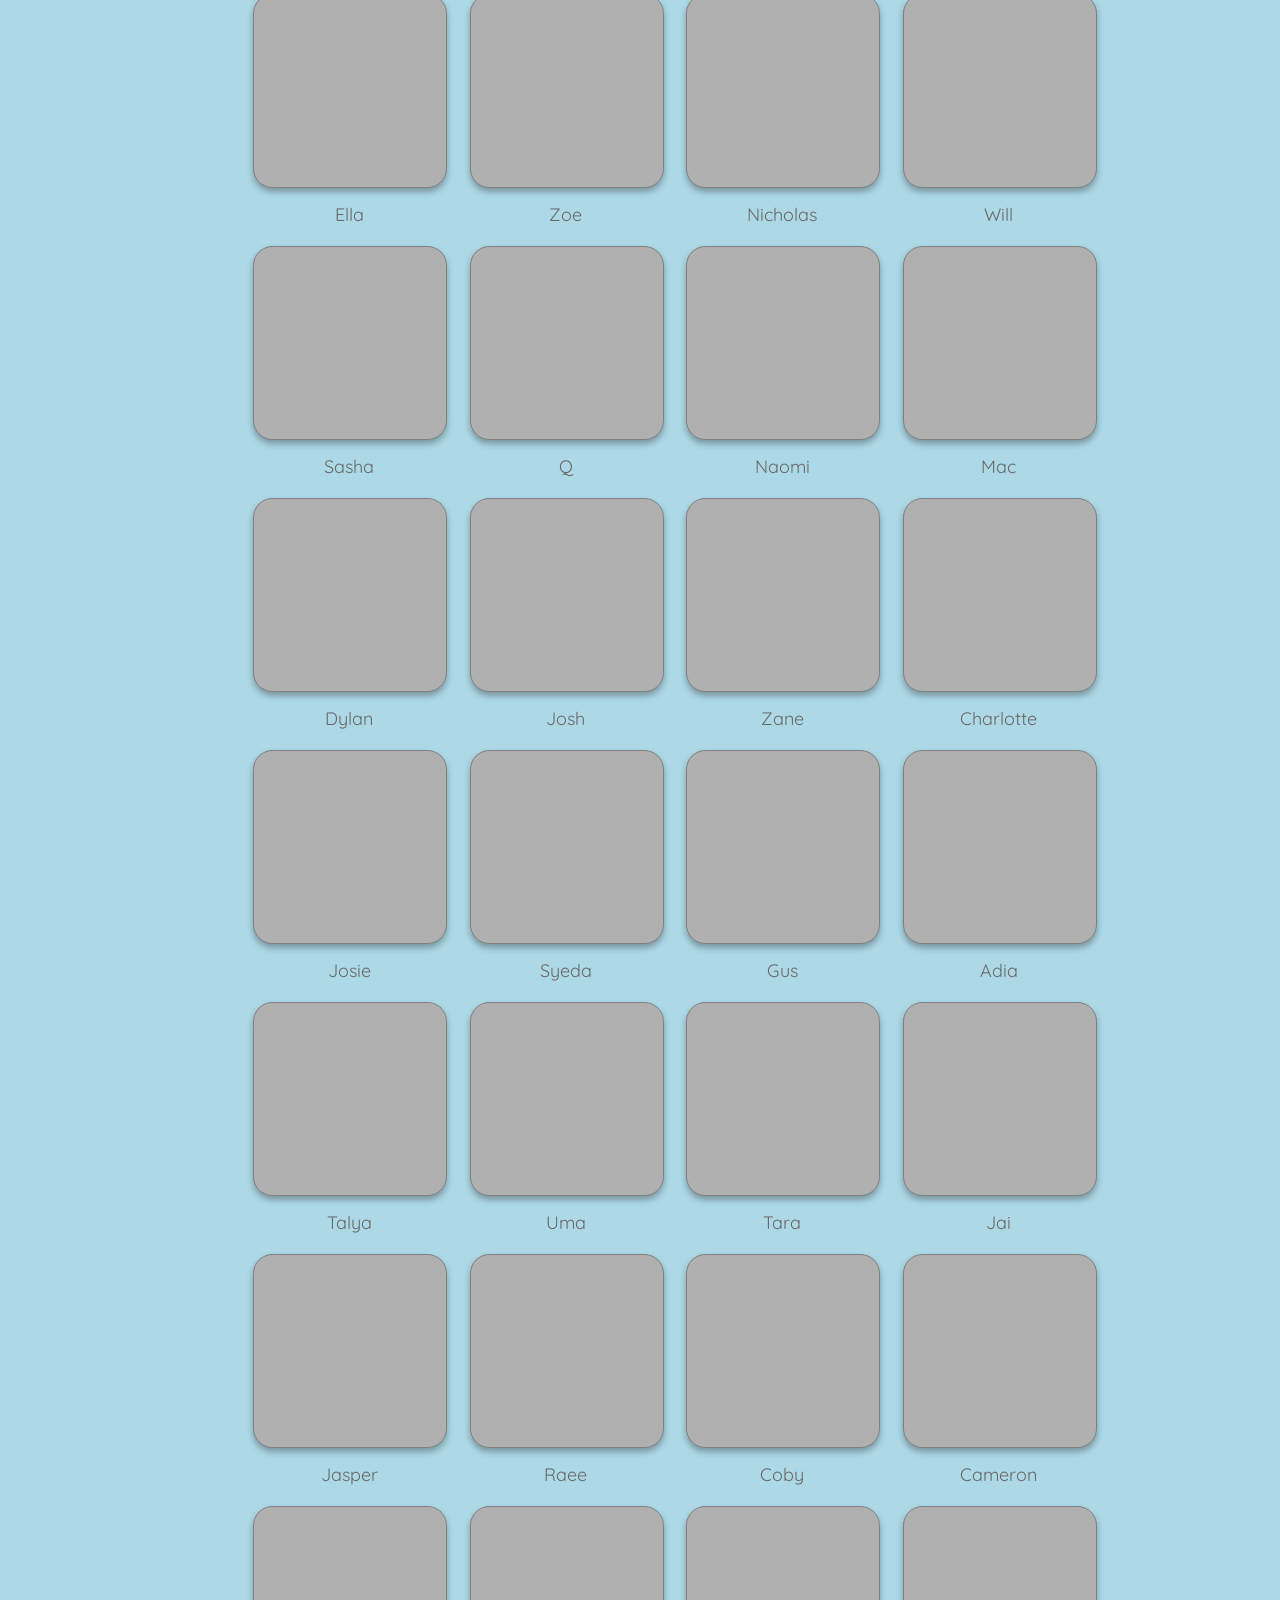
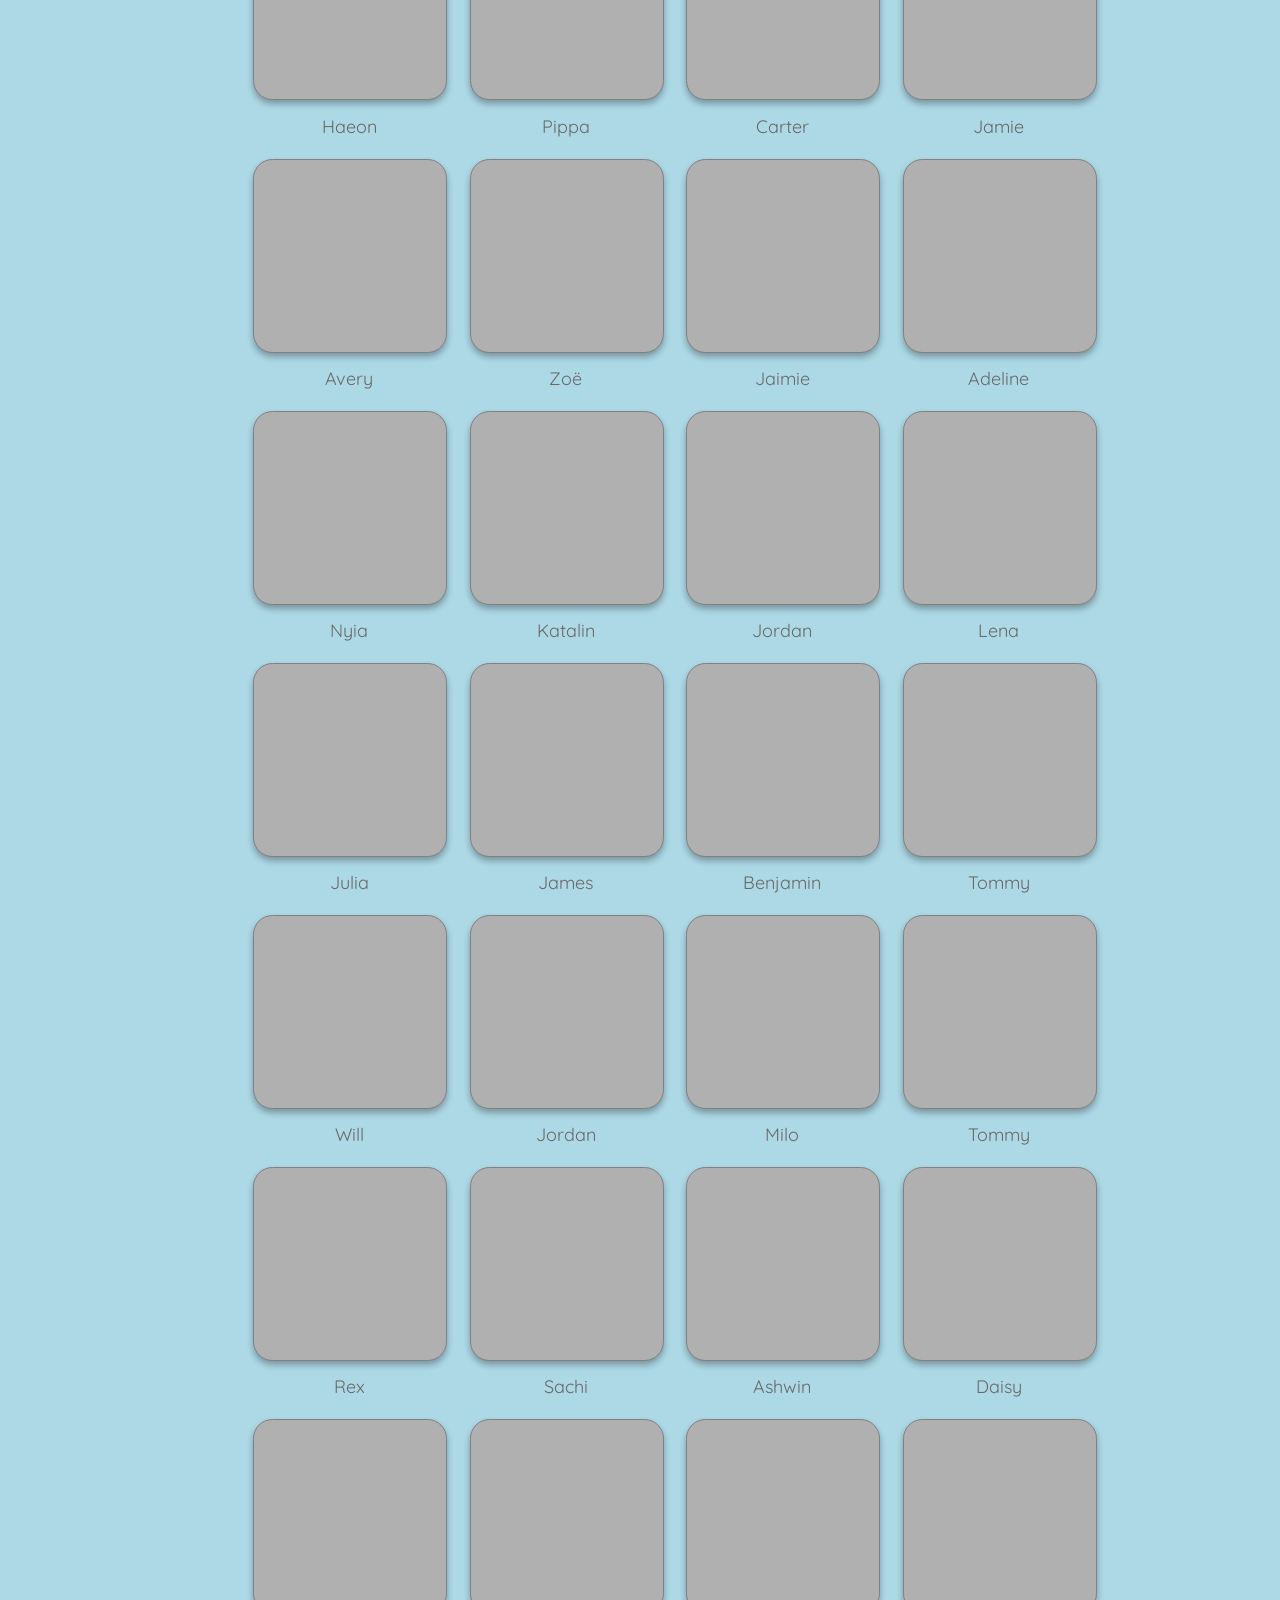
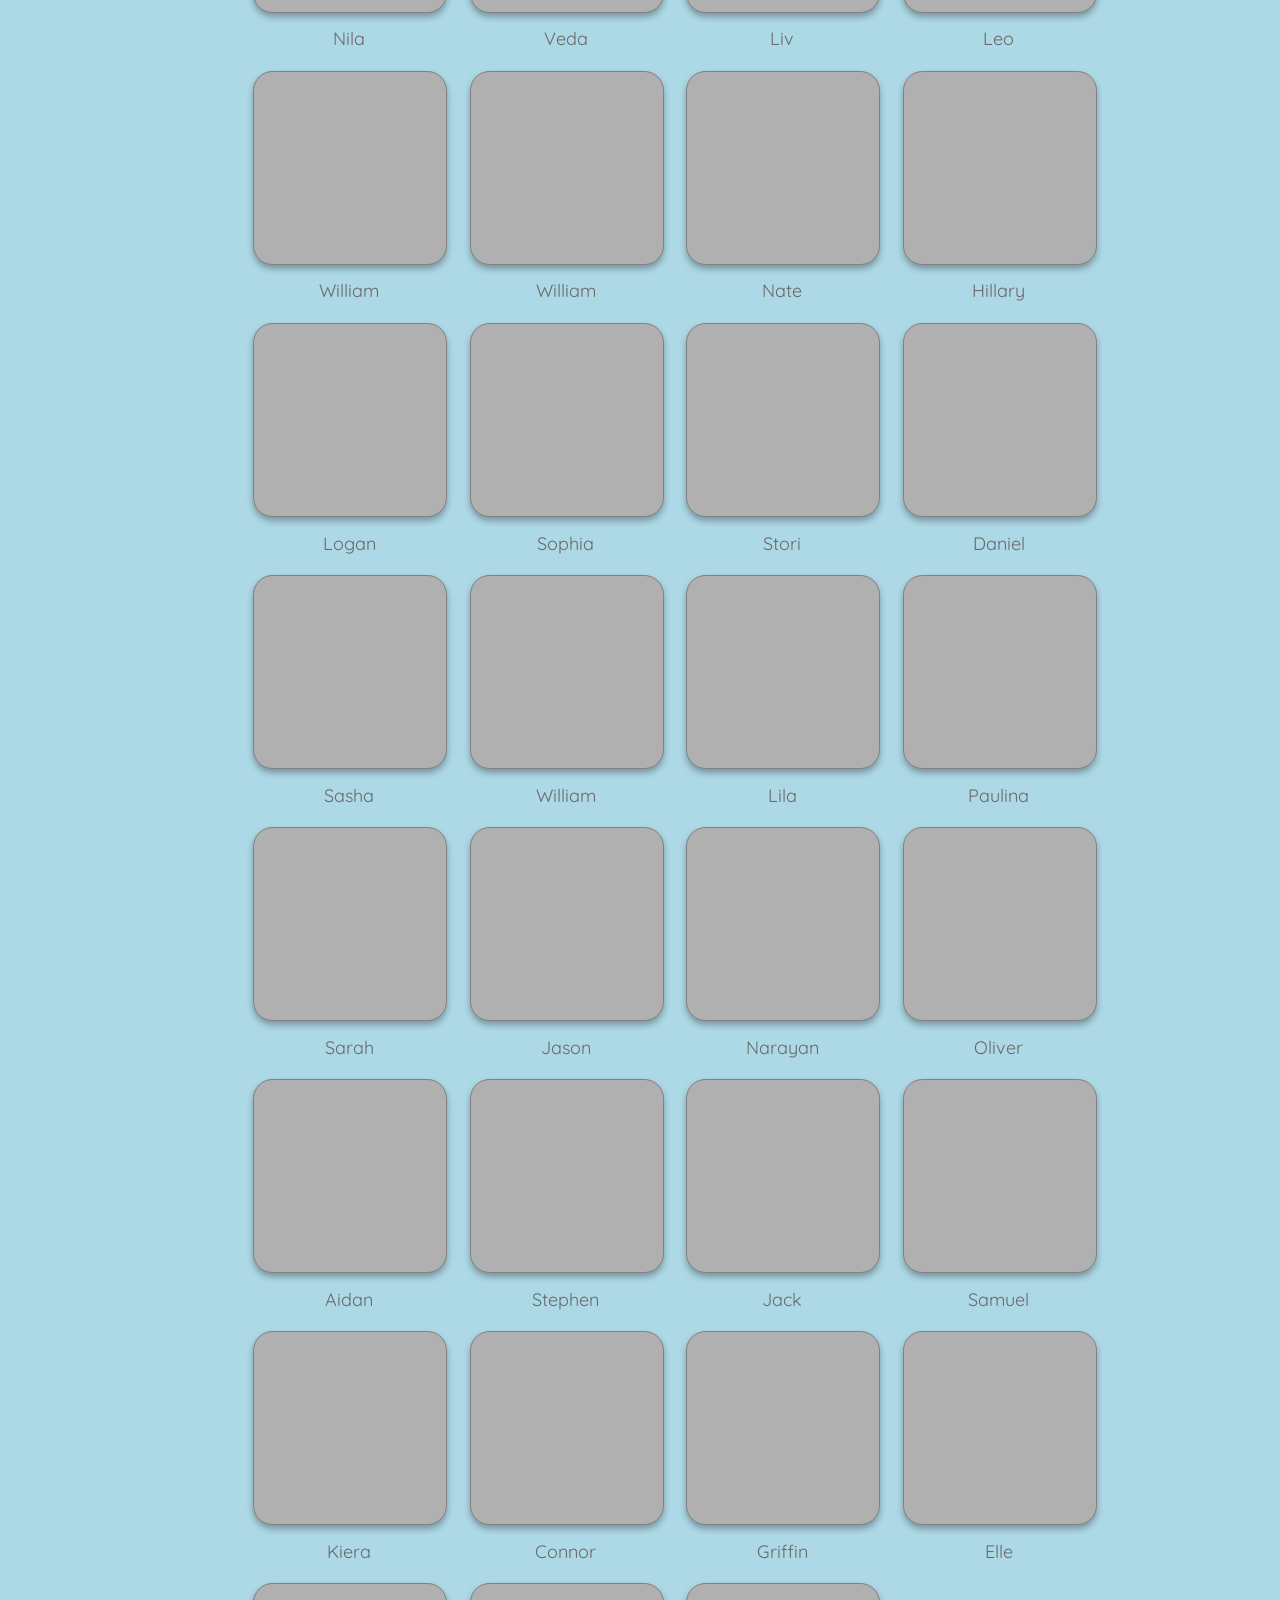
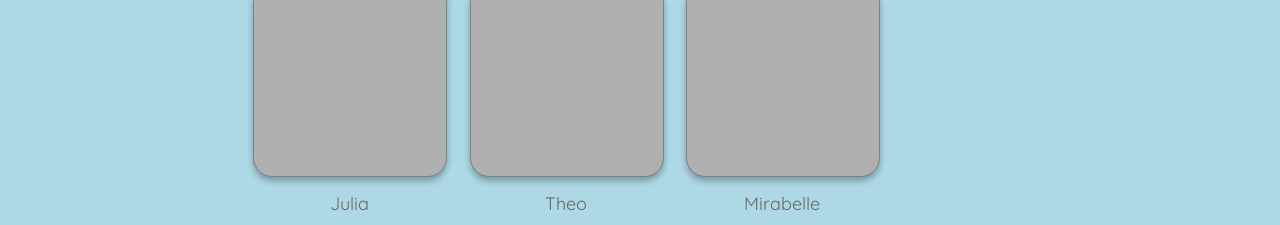
==== commit ba83621d: "day before hackathon" ====
--- a/index.html
+++ b/index.html
@@ -37,12 +37,12 @@
             <p>
                 <h1>👋 Welcome</h1>
                 <h3> Overview of Hackathon</h3>
-                <p>The week begins with a two-day long series of workshops that introduce concepts in and develop competencies around engineering and computer science principles. The students then work in groups with a mentor on a three-day long design challenge that is inspired by the theme of the hackathon. During this phase, students will have the opportunity to apply many of the skills they learned during the workshops, but each project will present a unique set of problems to tackle. On the last day, the students will share their work to their classmates and other members of the Dalton community in a symposium.</p>
-                <p>The learning objectives for the Hackathon projects are pulled from shared goals between the CS and Engineering Departments. By the end of the experience, students will have practiced:</p>
+                <p>The week begins with a two-day long series of workshops that introduce concepts in and develop competencies around engineering and computer science principles. The students then work in groups with a mentor on a three-day long design challenge that is inspired by the theme of the hackathon. During this phase, students will have the opportunity to apply many of the skills they learned during the workshops, but each project will present a unique set of problems to tackle. On the last day, the students will share their work to their classmates.</p>
+                <p>The learning objectives for the Hackathon projects are pulled from shared goals between the CS and Engineering Departments. By the end of the experience, students will have:</p>
                 <ul>
-                    <li>Effectively collaborating with peers and mentors</li>
-                    <li>Appropriately using digital and physical tools</li>
-                    <li>Working through multiple cycles of an iterative design process</li>
+                    <li>Effectively collaborated with peers and mentors</li>
+                    <li>Appropriately used digital and physical tools</li>
+                    <li>Worked through multiple cycles of an iterative design process</li>
                     <li>Communicating their work to an audience </li>
                 </ul>
         </div>
@@ -51,8 +51,8 @@
         <div class="textbox">
             <h2>Day1: Intro Workshops!</h2>
             <p>The first day will include with three 90-minute workshops — one in which students will brainstorm, design, and create a small physical project for each other, one focusing on engineering principals, and one in which they'll use HTML and CSS to create personal websites that they'll be using throughout the Hackathon to document their work.<p>
-                    <p><b>Design Thinking:</b>  Students will go through a design thinking process during which they design wallets specifically suited to their partners' neeeds.</p>
-                    <p><b>Engineering:</b> Students will learn how to sketch out their ideas, designing and potentially making molds for a pair of sneakers.</p>
+                    <p><b>Design Thinking:</b>  Students will go through a design thinking process during which they design wallets specifically suited to their partner's needs.</p>
+                    <p><b>Conceptual Drawing:</b> Students will learn how to sketch their ideas, designing and potentially making 3D models for a pair of sneakers.</p>
                     <a href="websites.html">
                         <p><b>Website Creation:</b>
                     </a> Students will learn some basic HTML and CSS in order to make personal websites that they'll use to document their experiences throughout the hackathon.</a>
